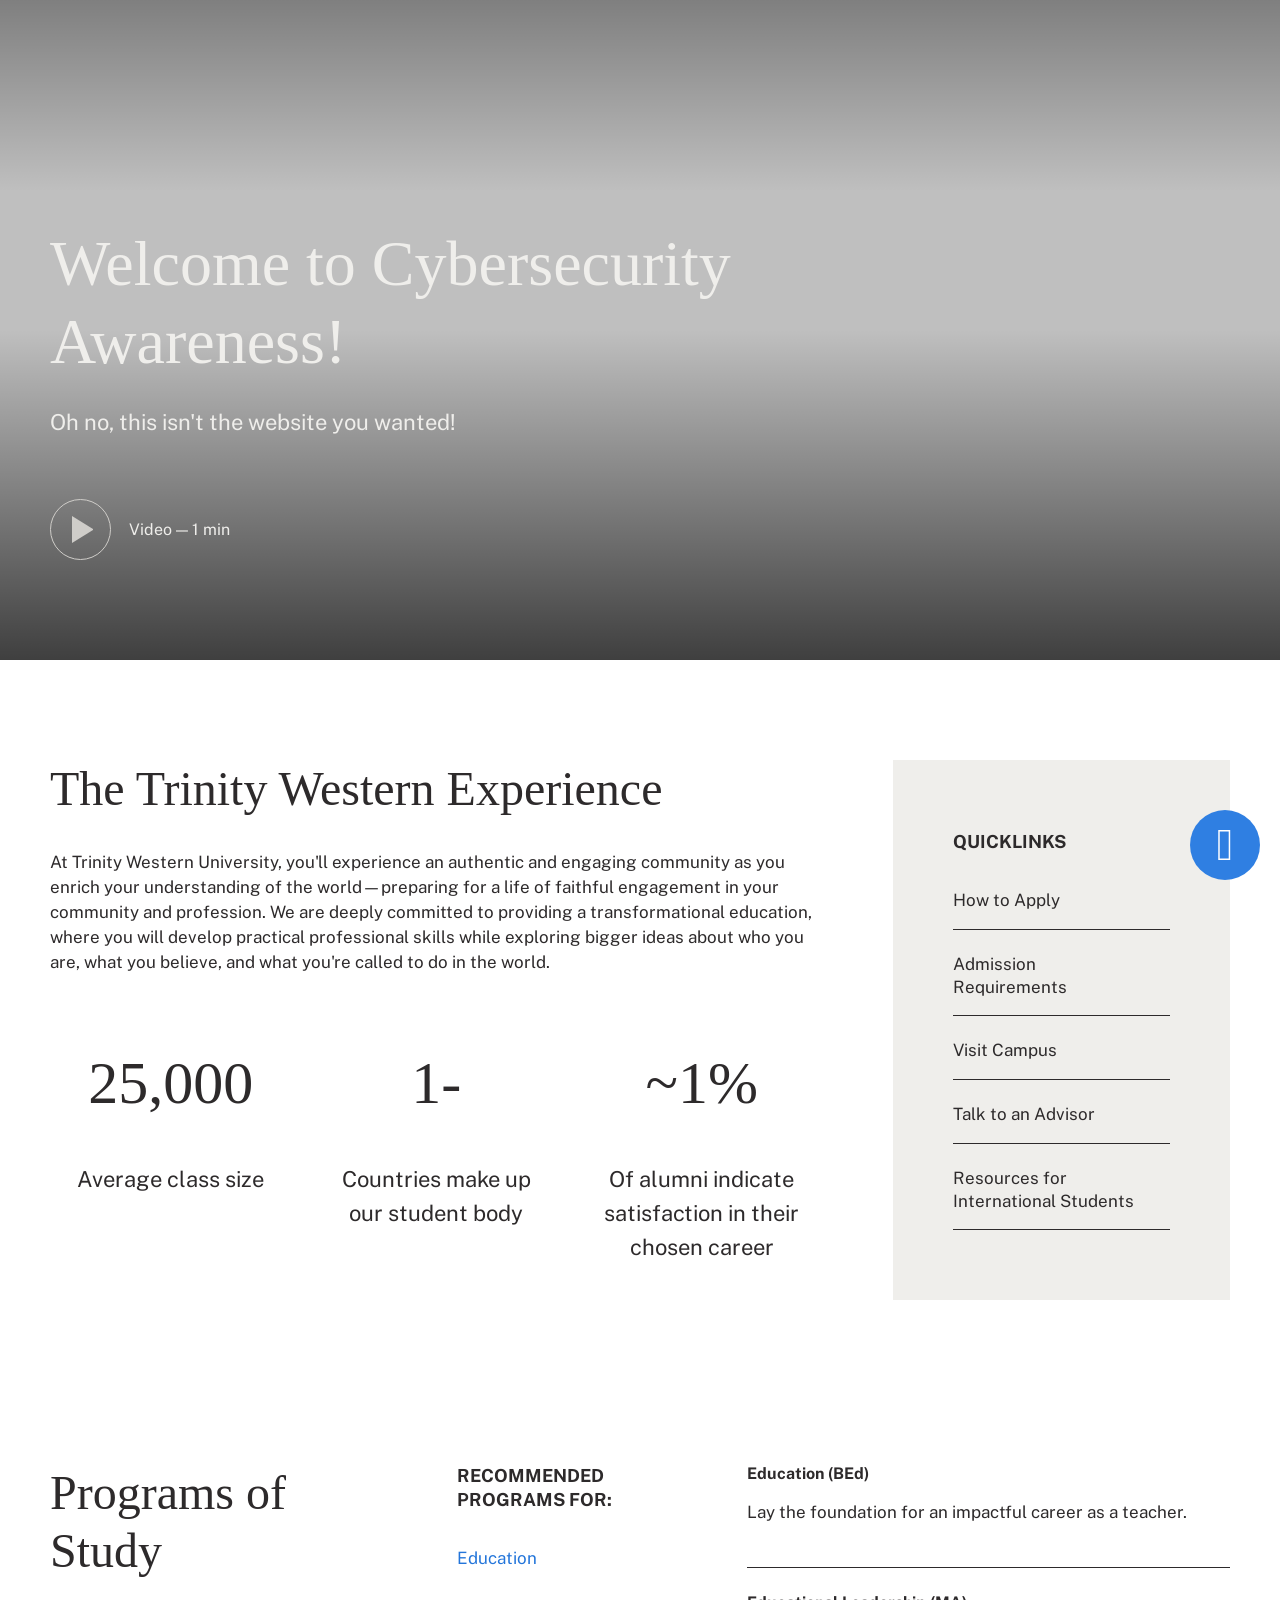
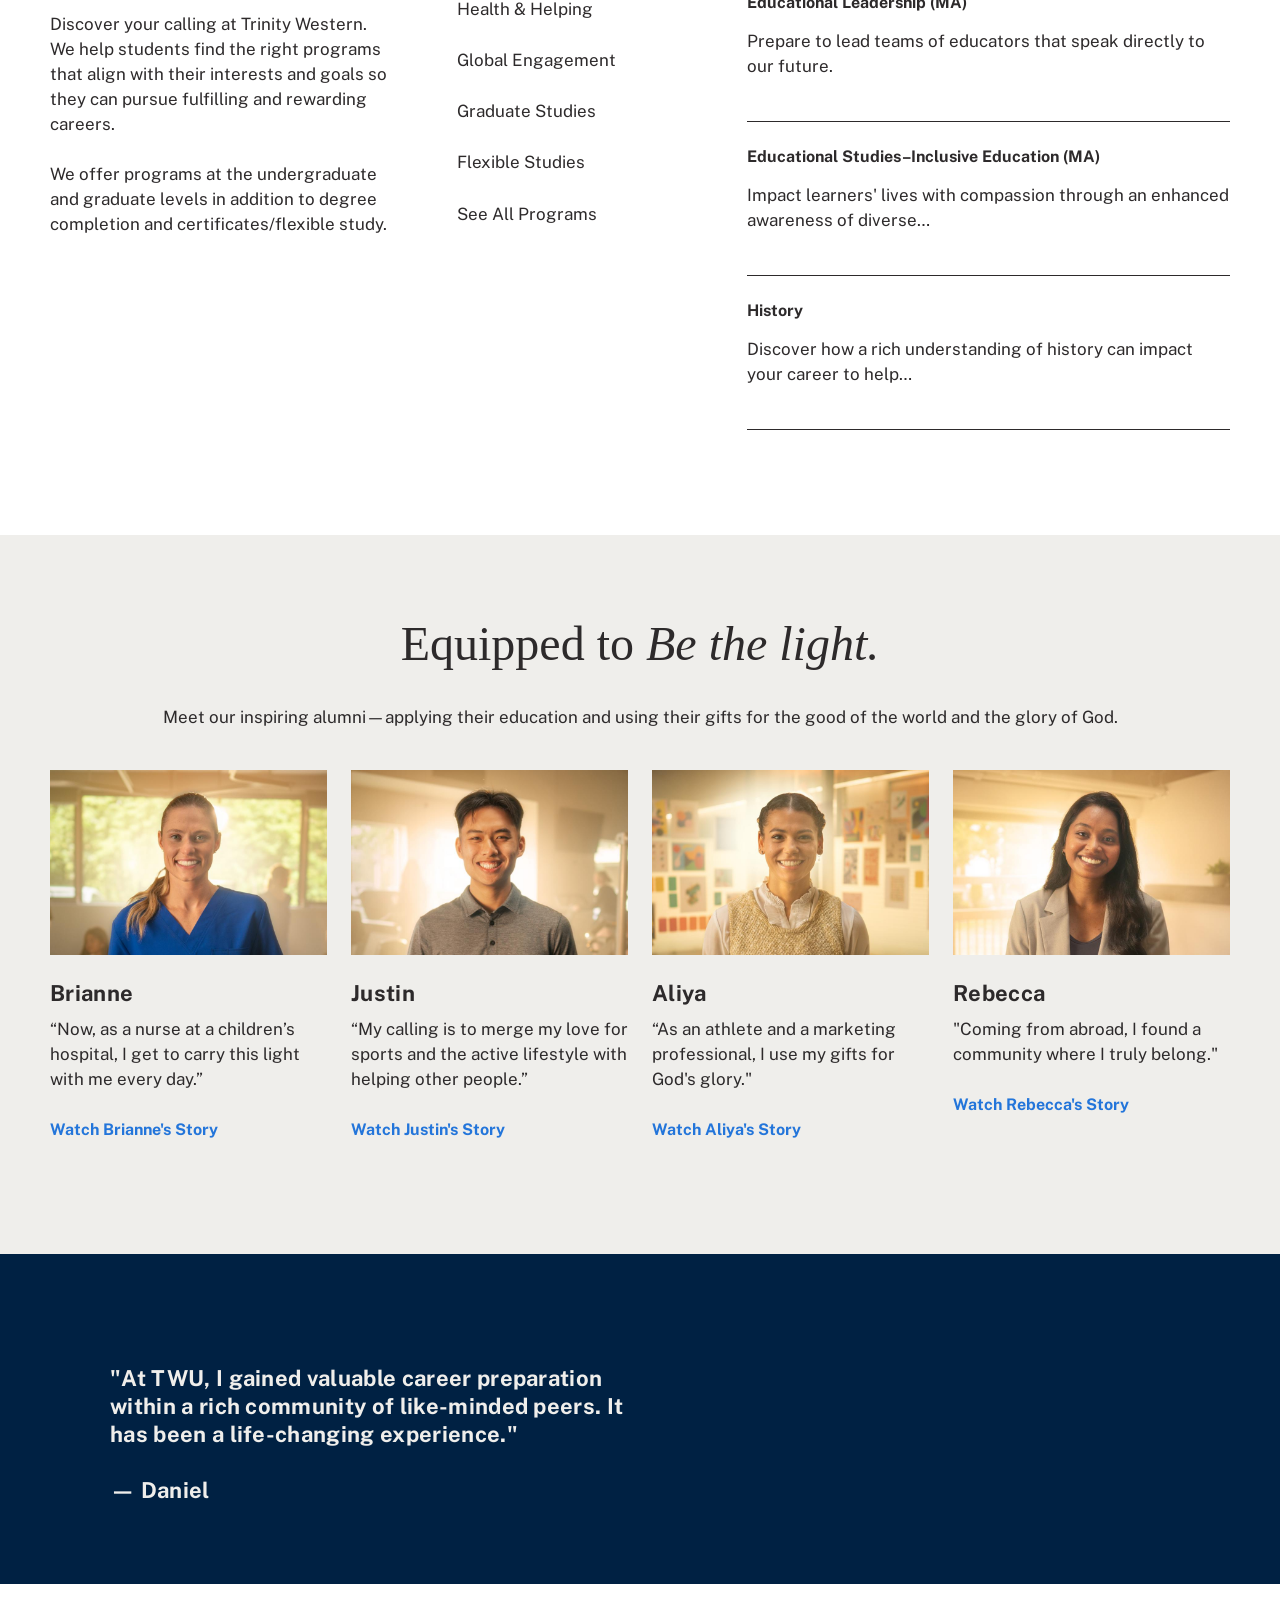
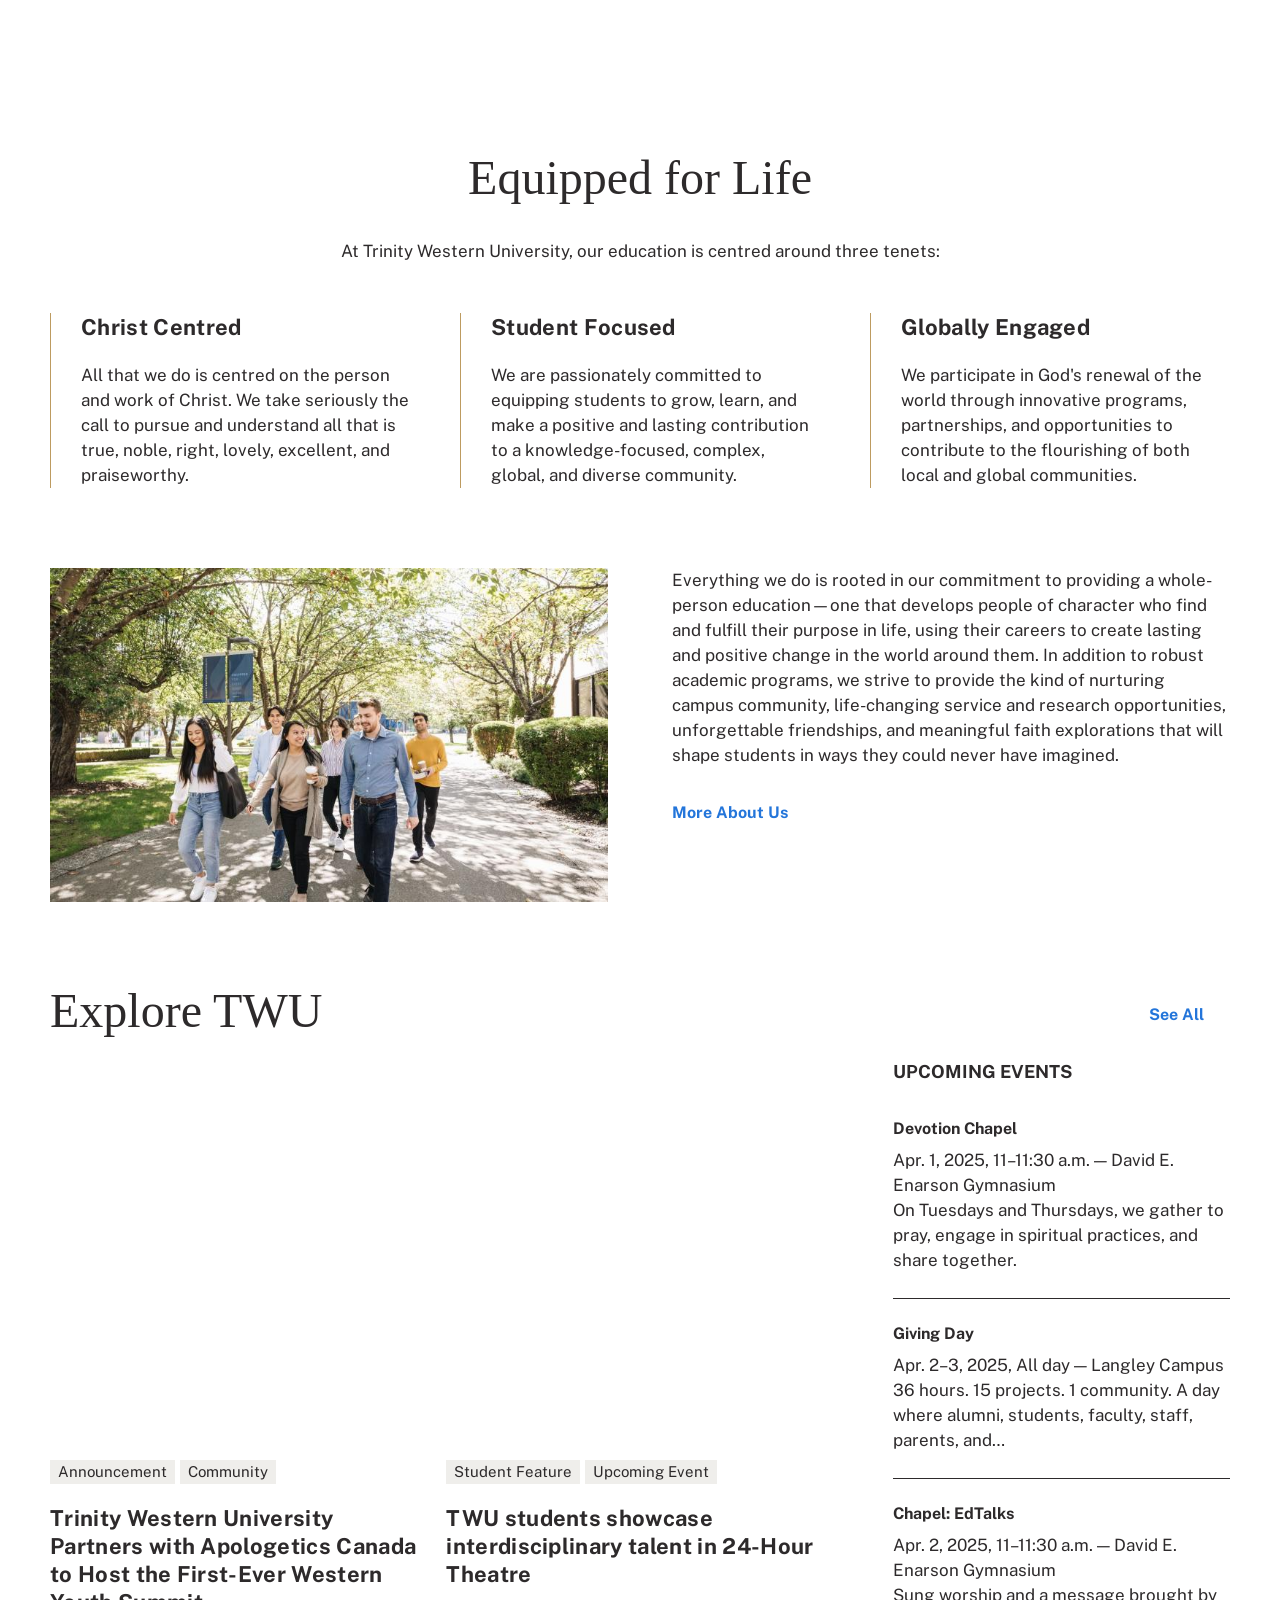
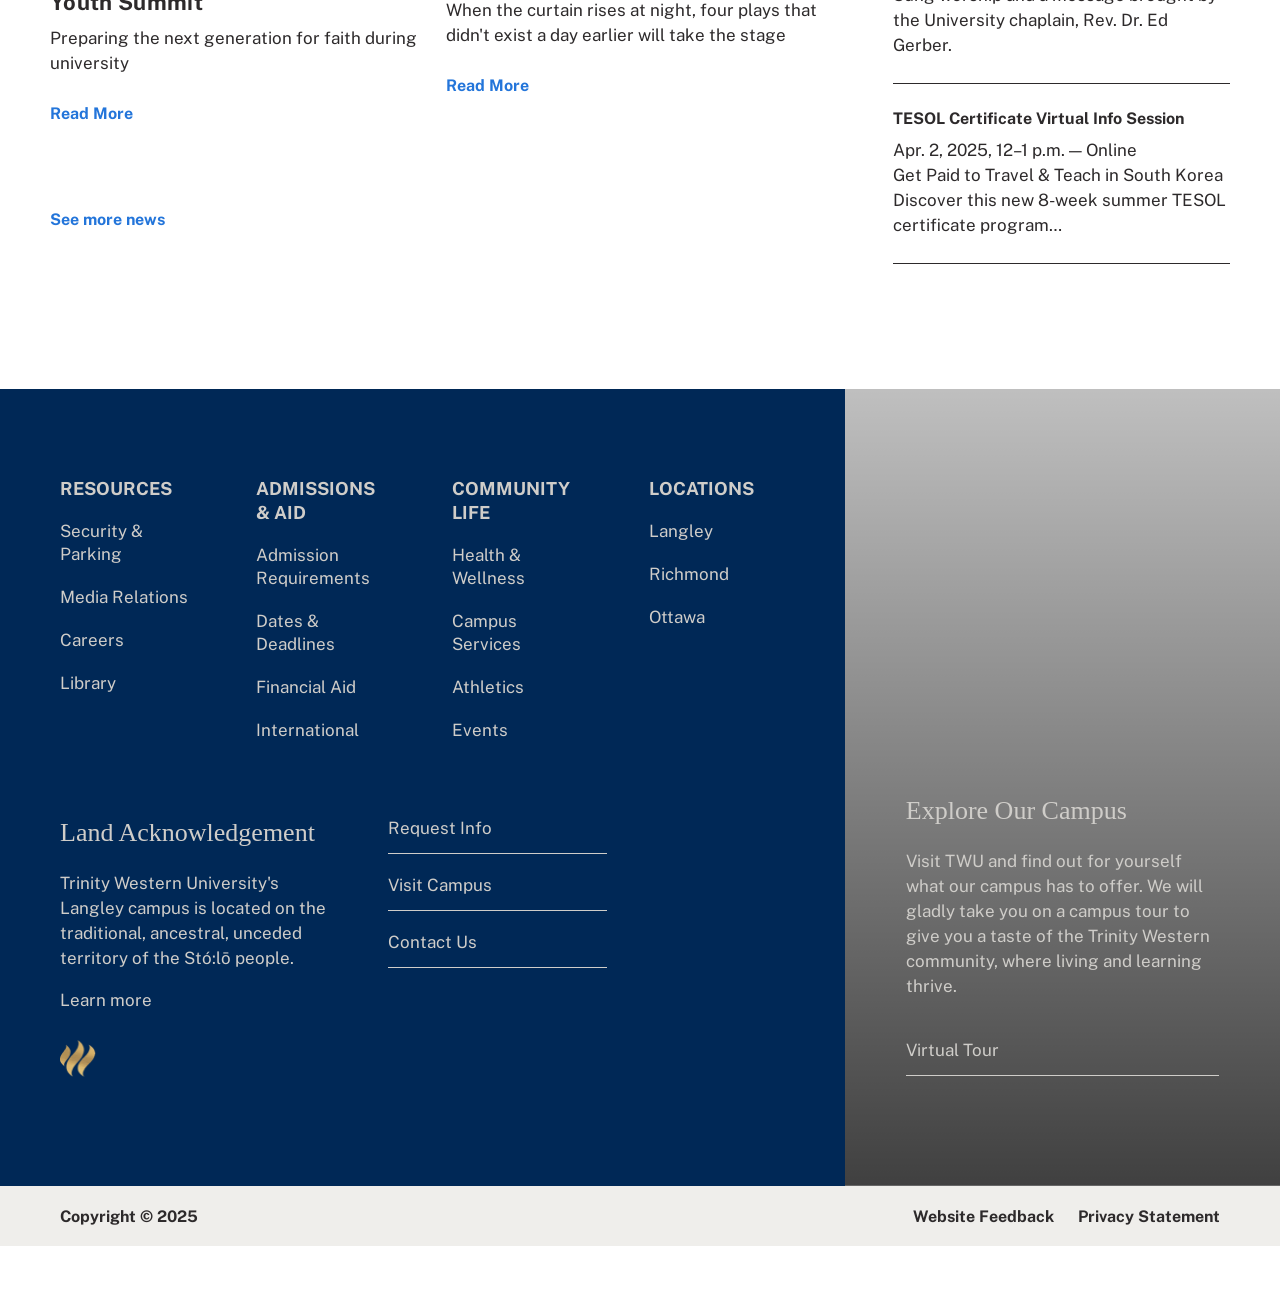
==== index.html @ dbfc1254 "renamed base HTML" ====
<!DOCTYPE html>
<!-- saved from url=(0019)https://www.twu.ca/ -->
<html lang="en" dir="ltr" prefix="og: https://ogp.me/ns#" class=" js"><head><meta http-equiv="Content-Type" content="text/html; charset=UTF-8"><script src="./Equipped-for-Life_Trinity-Western-University_files/gtm.js.download" async=""></script>
    
<script async="" src="./Equipped-for-Life_Trinity-Western-University_files/js"></script>
<script>window.dataLayer = window.dataLayer || [];function gtag(){dataLayer.push(arguments)};gtag("js", new Date());gtag("set", "developer_id.dMDhkMT", true);gtag("config", "UA-876430-24", {"groups":"default","anonymize_ip":true,"page_placeholder":"PLACEHOLDER_page_path"});</script>
<link rel="shortlink" href="https://www.twu.ca/">
<link rel="canonical" href="https://www.twu.ca/">
<meta name="Generator" content="Drupal 10 (https://www.drupal.org)">
<meta name="MobileOptimized" content="width">
<meta name="HandheldFriendly" content="true">
<meta name="viewport" content="width=device-width, initial-scale=1.0">
<script src="./Equipped-for-Life_Trinity-Western-University_files/google_tag.script.js.download" defer=""></script>

    <title>Equipped for Life | Trinity Western University</title>
    <style>
      /* CSS Aggregation breaks when this is included in style.scss */
      @import url("https://fonts.googleapis.com/css2?family=Public+Sans:wght@300;400;700&display=swap");
    </style>
    <link rel="preconnect" href="https://cdn.fonts.net/">
    <link href="./Equipped-for-Life_Trinity-Western-University_files/b54b2980-0d9a-11ed-9831-02c6998740a0.css" rel="stylesheet">

        <link rel="apple-touch-icon" sizes="180x180" href="https://www.twu.ca/themes/custom/twu/images/favicon/apple-touch-icon.png">
    <link rel="icon" type="image/png" sizes="32x32" href="https://www.twu.ca/themes/custom/twu/images/favicon/favicon-32x32.png">
    <link rel="icon" type="image/png" sizes="16x16" href="https://www.twu.ca/themes/custom/twu/images/favicon/favicon-16x16.png">
    <link rel="shortcut icon" href="https://www.twu.ca/themes/custom/twu/images/favicon/favicon.ico">

    <link rel="stylesheet" media="all" href="./Equipped-for-Life_Trinity-Western-University_files/css_podiqmCNh1-GZDKyQj2NSHLFhKzhSUU6Ol0MZu4ySd8.css">
<link rel="stylesheet" media="all" href="./Equipped-for-Life_Trinity-Western-University_files/css_oAV_JbtYJUzoR9QpPLruI3uI9Adm2GDBavD6aKtE6Zo.css">

    

    <script>
            window.MSInputMethodContext && document.documentMode && document.write('<script src="https://cdn.jsdelivr.net/gh/nuxodin/ie11CustomProperties@4.1.0/ie11CustomProperties.min.js"><\x2fscript>');
    </script>
  <script src="./Equipped-for-Life_Trinity-Western-University_files/chatscript.min.js.download"></script><style type="text/css">@import 'https://fonts.googleapis.com/css?family=Droid+Sans';.dark-theme div#typingstatus {color: #fff !important;}#ChatDiv.dark-theme {background-color: #3d3d3d;}.dark-theme #sendStatus,.dark-theme #operatorMessage,.dark-theme #opconv,.dark-theme #visitorMessage,.dark-theme #vstrconv,.dark-theme #powerdByText,.dark-theme #powered_by_1,.dark-theme #email-chat,div#ChatDiv.dark-theme div#minimizeButton #minimizeIcon,div#ChatDiv.dark-theme div#closeBTN #closeIcon{color:#fff!important}.dark-theme span#visitorName{color:#55b740!important}.dark-theme #emoji-button{background:#3d3d3d!important}.dark-theme #theme-toggle{background:#3d3d3d!important}#theme-toggle{position:absolute;right:19px;bottom:22px}#emoji-button{position:absolute;right:31px;bottom:59px}div#ChatDiv.dark-theme div#preFormPanelHead,div.dark-theme#ChatDiv #txtChatWin,.dark-theme #txtChatWin div,.dark-theme #botDiv{background:#3d3d3d!important}.dark-theme #txtMessageWin{border:1px solid #fff!important;color:#000!important}#themeToggleImg{cursor:pointer}div#theme-toggle-main{position:absolute;right:20px;bottom:82px;left:auto;margin:0 auto!important;background-color:transparent;text-align:center}#theme-toggle-main span#theme-toggle-span{position:relative;top:0;margin-right:7px;font-size:10px;font-family:'Droid Sans',sans-serif}.dark-theme span#operatorMessage{background-color:transparent}.dark-theme #theme-toggle-main span#theme-toggle-span{color:#fff}div#ChatDiv.dark-theme div#chatwin_username,div#ChatDiv.dark-theme span#header_text_id{color:#fff}.dark-theme div#theme-toggle-main{background:transparent!important}.dark-theme button#emoji-button{background:transparent!important}.themeSwitch{position:relative;display:inline-block;width:40px;height:20px;top:6px}.themeSwitch input#theme-toggle{opacity:0;width:0;height:0}.themeSlider{position:absolute;cursor:pointer;top:0;left:0;right:0;bottom:0;background-color:#3774b9;-webkit-transition:.4s;transition:.4s}.themeSlider:before{position:absolute;content:'OFF';height:12px;width:22px;left:4px;bottom:3px;background-color:#fff;-webkit-transition:.4s;transition:.4s;font-size:8px;font-family:'Droid Sans',sans-serif;text-align:center;padding-top:2px;line-height:1.5}input#theme-toggle:checked+.themeSlider{background-color:#B9B9B9}input#theme-toggle:focus+.themeSlider{box-shadow:0 0 1px #2196F3}input#theme-toggle:checked+.themeSlider:before{content:'On';-webkit-transform:translateX(11px);-ms-transform:translateX(11px);transform:translateX(11px)}.themeSlider.themeRound{border-radius:34px}.themeSlider.themeRound:before{border-radius:10px}#ChatDiv,#ChatDiv *,.live_chat_status,.live_chat_status *{margin:0;padding:0;border:0;font-size:100%;font:inherit;vertical-align:baseline}#ChatDiv #logoImage{margin: 0 auto;}#ChatDiv{background:#fff;border-color:#cccccc !important;border-radius:4px;bottom:5px;box-shadow:2px 2px 30px rgba(0,0,0,0.1), -2px -2px 30px rgba(0,0,0,0.1);width:269px;position:fixed;right:5px;font-family:'Droid Sans', sans-serif;z-index:2147483647;display:none;padding-bottom:5px;}#ChatDiv > div{padding:0 15px}#ChatDiv #preFormPanelHead{background:#01204f none repeat scroll 0 0;border-radius:4px 4px 0 0;box-shadow:0 3px 4px #cccccc;color:#ffffff;min-height:45px;position:relative}#preFormPanelHead #dropArowStyle{position: absolute;top: 0;left: 15px;line-height:45px;cursor:pointer}#preFormPanelHead #closeBTN{position: absolute;top: 0;right: 15px;line-height: 45px;cursor: pointer;}#preFormPanelHead #minimizeButton{position: absolute;top: 0;right: 40px;line-height:45px;cursor:pointer}#preFormPanelHead #preFormPanelHeadLink{line-height:45px;text-align:center}#preFormPanelHeadLinkSpan{font-size:14px !important}#soundCheckDiv {padding: 10px 0;text-align: center;cursor: pointer;}#ChatDiv #dropDownBox{font-size:13px;background:#484848 none repeat scroll 0 0;display:none;left:0;opacity:0.9;position:absolute;top:45px;width:100px;z-index:2}#dropDownBox #dRightSide > div{border-bottom:1px solid #666666;padding:10px 0;text-align:center;cursor:pointer}#dropDownBox span{font-size:15px;margin-left:5px;margin-right:5px}#dropDownBox #dRightSide p{margin-top:5px}#ChatDiv #txtChatWin{font-size:14px;height:240px;padding-top:10px;overflow-y:auto}#txtChatWin .operatorBG,#txtChatWin .opDivMsg{width:100%;color:#3271b9}#txtChatWin .visitorBG{color:#888888;width:100%}#txtChatWin .sending{font-size:10px;line-height:10px;float:right}#txtChatWin .visitorBG,#txtChatWin .operatorBG,#txtChatWin .opDivMsg{float:left;line-height:20px !important;margin-bottom:10px !important;clear:both}#typingstatus{font-family: 'Droid Sans', sans-serif !important;font-size:13px !important;margin-bottom:3px !important;visibility:hidden}#txtChatWin #operatorMessage,#txtChatWin #visitorMessage{font-size: 14px !important;font-family: 'Droid Sans', sans-serif !important;vertical-align:top;white-space:normal;word-wrap:break-word}#ChatDiv #msgArea{border:1px solid #dddddd;border-radius:4px;height:45px;background-color: #fff;position:relative}#ChatDiv #txtMessageWin{color:#888888;border:medium none;border-radius:0px;float:left;font-family:'Droid Sans', sans-serif;font-size:13px;height:31px;padding:5px;resize:none;width:75%;min-width:75%;background:none;outline: none;min-height: 31px;line-height: normal;box-sizing: unset;box-shadow: 0 0;background-color: transparent !important;}#ChatDiv #txtMessageWin::-webkit-input-placeholder{color:#ccc !important}#ChatDiv #txtMessageWin:-moz-placeholder{color:#ccc !important}#ChatDiv #txtMessageWin::-moz-placeholder{color:#ccc !important}#txtMessageWinLabel {display: none !important;}#ChatDiv #txtMessageWin:-ms-input-placeholder{color:#ccc !important}#ChatDiv #btnSendMap{color:#dddddd;float:right;line-height:45px;padding:0 6px}#ChatDiv #btnSend{height:45px;position:absolute;right:0;width:25px;cursor:pointer}#ChatDiv #btnSend:hover + #btnSendMap{color:#3473b9 }#ChatDiv #powerdBy{clear: both;padding-left: 28px;color:#cccccc;font-size:11px;line-height:25px;text-align:center}#ChatDiv #powerdBy a{color:#cccccc;text-decoration:none}#ChatDiv #cwin_username{display:none}.toggle-up{transform:rotate(90deg);transition:all 0.5s}#ChatDiv .lcf{font-family:livechatfont !important}#ChatDiv .grow{transform:scale(1);transition:all 0.15s ease-in}#ChatDiv #operatorPicContainer{position:absolute;z-index:5;height:63px;width:60px;top:-50px;left:0}#ChatDiv #operatorPic{width:100%;height:100%}#ChatDiv #languagesContainer{width:215px;margin:5px auto;font-size:11px;position:relative;display:none;padding:0px;}#ChatDiv #currentLanguage{margin:0 5px}#ChatDiv #currentLanguage #languageArrow{float:right}#ChatDiv #languageArrow{cursor:pointer;}#ChatDiv #allLanguages{position:absolute;display:none;list-style:none;right:31px;width:105px;top:25px;padding:0px;background:#ccc;-webkit-border-radius:5px;-moz-border-radius:5px;border-radius:5px;z-index:1}#ChatDiv #allLanguages:after{content:'';position:absolute;border-style:solid;border-width:0 10px 10px;border-color:#ccc transparent;display:block;width:0;z-index:1;top:-10px;left:42px}#ChatDiv #allLanguages li{padding:5px;cursor:pointer;text-align:center}#ChatDiv #allLanguages li:hover{color:#fff}#ChatDiv #languageChangeText{margin-bottom:20px;clear:both;font-size:12px;text-align:center}#ChatDiv .w3-animate-bottom{position:relative;-webkit-animation:animatebottom 0.4s;animation:animatebottom 0.4s}@-webkit-keyframes 'animatebottom'{from{bottom:-14px;opacity:0;}to{bottom:0px;opacity:1;}}@keyframes 'animatebottom'{from{bottom:-14px;opacity:0;}to{bottom:0;opacity:1;}}#ChatDiv .w3-animate-right{position:relative;-webkit-animation:animateright 0.4s;animation:animateright 0.4s}@-webkit-keyframes 'animateright'{from{right:-14px;opacity:0;}to{right:0;opacity:1;}}@keyframes 'animateright'{from{right:-14px;opacity:0;}to{right:0;opacity:1;}}#ChatDiv #emitconParent{float:right;color:#ddd;line-height:45px;cursor:pointer}#ChatDiv #emitconParent.color{color:#3473b9 !important}#ChatDiv #emitconParent:hover{color:#3473b9 }#ChatDiv #emoticonContainer{display:none;top:-130px;right:-1px;position:absolute !important;box-shadow:5px 5px 9px #ccc}#ChatDiv #emoticonContainer img{margin:5px;cursor:pointer}#ChatDiv #emoticonContainer.bubble{position:relative;width:117px;height:100px;padding:10px;background:#FFFFFF;-webkit-border-radius:5px;-moz-border-radius:5px;border-radius:5px;border:#dddddd solid 1px}#ChatDiv #emoticonContainer.bubble:after{content:'';position:absolute;border-style:solid;border-width:15px 14px 0;border-color:#FFFFFF transparent;display:block;width:0;z-index:1;bottom:-15px;left:85px}#ChatDiv #emoticonContainer.bubble:before{content:'';position:absolute;border-style:solid;border-width:15px 14px 0;border-color:#dddddd transparent;display:block;width:0;z-index:0;bottom:-16px;left:85px}.live_chat_status{cursor:pointer}#live_chat_status{display:none;position:fixed;right:20px;bottom:20px;cursor:pointer;z-index:2147483646;}#preSurveyForm{background:#f3f1f2 none repeat scroll 0 0;border:1px solid #cdcdcd;bottom:5px;font-family:'Titillium Web' !important;position:fixed;right:5px;width:270px;z-index:9999;display:none}.reqRed{color:#F00}#preSurveyForm > form{margin-top:13px;padding:0 20px 12px;font-family:'Titillium Web' !important}#crosstoclosee{cursor:pointer;float:right;font-size:13px;font-weight:lighter !important;line-height:12px;margin-right:3px}#preSurveyForm input{border:medium none;float:left;font-size:11px;height:25px;margin-bottom:10px;padding:3px;width:97%;font-family:'Titillium Web' !important}#preSurveyForm label{float:left;clear:left;font-size:13px;line-height:28px;color:#5b595a;font-family:'Titillium Web' !important}#preSurveyForm h3{background-color:#1a4d84;color:#ffffff;font-size:16px;font-weight:normal;margin:0;padding:8px 0;text-align:center;font-family:'Titillium Web' !important}#setSurveyButton{background:#1a4d84 none repeat scroll 0 0;border:medium none;color:#ffffff;display:block;float:left !important;font-size:14px !important;height:27px !important;line-height:23px !important;margin:13px auto 0 !important;padding:0 !important;text-align:center;width:100% !important;font-family:'Titillium Web' !important}#preSurveyError{color:red;font-size:14px;font-family:'Titillium Web' !important}.errormsg{float:left;font-size:11px;margin-bottom:8px;margin-top:-8px;display:none;font-family:'Titillium Web' !important}#nameError,#emailError,#commentError,#emailSyntaxError{display:none;float:left;margin-bottom:8px;margin-top:-18px;color:#545454;font-family:'Titillium Web';font-size:12px;text-align:left}#powerdBySurvey{border-top:1px solid #cccccc;color:#666666;float:left;font-family:'Titillium Web' !important;font-size:12px;margin-top:27px;padding-top:6px;text-align:center;width:100%;cursor:pointer;padding-bottom:9px}#powerdBySurvey a{color:#666;text-decoration:none}#offlineForm{background:#f3f1f2 none repeat scroll 0 0;border:1px solid #cdcdcd;bottom:5px;font-family:'Titillium Web' !important;position:fixed;right:5px;width:270px;z-index:9999;display:none}#offlineForm .reqRed{color:#F00}#offlineForm > form{margin-top:0;padding:0 20px 12px;font-family:'Droid Sans',sans-serif !important}#offlineForm #crosstoclosee{cursor:pointer;float:right;font-size:13px;font-weight:lighter !important;line-height:12px;margin-right:3px}#offlineForm input{border:medium none;float:left;font-family:'Droid Sans',sans-serif !important;font-size:12px;height:20px;margin-bottom:0;margin-top:9px;padding:3px;width:97%}#offlineForm label{float:left;clear:left;font-size:13px;line-height:28px;color:#5b595a;font-family:'Droid Sans',sans-serif !important;display:none}#offlineForm h1, #offlineForm h3, #offlineHeading{background-color:#01204f;color:#ffffff;font-size:16px;font-weight:normal;margin:0;padding:5px 0;text-align:center;font-family:'Droid Sans',sans-serif !important;float: left;width: 100%;line-height: 24px;margin-bottom:5px;}#setOfflineFormHide{color:#ffffff;padding:7px 6px;position:absolute;right:0;top:0;cursor:pointer;font-weight:bold}#setOfflineButton{background:#a3242e none repeat scroll 0 0;border:medium none;border-radius:5px;color:#ffffff;cursor:pointer;display:block;float:right !important;font-size:12px !important;font-weight:bold;height:24px !important;line-height:23px !important;margin:11px auto 12px !important;max-width:80px;padding:0 !important;text-align:center;width:100% !important}#form-title-text{color:#545454;display:block;font-size:12px;margin:8px auto 0;text-align:center}#powerdByOffline{border-top:1px solid #cccccc;color:#666666;float:left;font-family:'Titillium Web' !important;font-size:12px;margin-top:8px;padding-top:6px;text-align:center;width:100%;cursor:pointer;padding-bottom:9px;display:none}#powerdByOffline a{color:#666;text-decoration:none}#ChatDiv #rateChatThankMsg {display: none;font-size: 12px;position: absolute;left: 21px;bottom: 83px;}.liveChatIcon{font-size: 45px;color: #fff;line-height: 70px !important;}.button_icon_parent{text-align: center;background-color: #01204f;border-radius: 48px;height: 70px;width: 70px;margin: 0 auto;}@font-face{font-family:livechatfont;src:url(//cdn1.thelivechatsoftware.com/chatwindow-assets/2.0/Fonts/livechatfont.eot?8i9oaf);src:url(//cdn1.thelivechatsoftware.com/chatwindow-assets/2.0/Fonts/livechatfont.eot?8i9oaf#iefix) format('embedded-opentype'),url(//cdn1.thelivechatsoftware.com/chatwindow-assets/2.0/Fonts/livechatfont.ttf?8i9oaf) format('truetype'),url(//cdn1.thelivechatsoftware.com/chatwindow-assets/2.0/Fonts/livechatfont.woff?8i9oaf) format('woff'),url(//cdn1.thelivechatsoftware.com/chatwindow-assets/2.0/Fonts/livechatfont.svg?8i9oaf#livechatfont) format('svg');font-weight:400;font-style:normal}[class*=' lcf-'],[class^=lcf-]{font-family:livechatfont!important;speak:none;font-style:normal;font-weight:400;font-variant:normal;text-transform:none;line-height:1;-webkit-font-smoothing:antialiased;-moz-osx-font-smoothing:grayscale}.lcf-star-filled:before {content: '\e955';}.lcf-star-hollow:before {content: '\e956';}.lcf-fb-messenger:before {content: '\e951';}.lcf-chat-bubble-25:before{content:'\e9d1';}.lcf-youtube-1:before{content:'\e9d2';}.lcf-sms-icon-7:before{content:'\e9d3';}.lcf-double-arrow-left:before{content:'\e959'}.lcf-double-arrow-right:before{content:'\e95a'}.lcf-single-arrow-left:before{content:'\e95b'}.lcf-sinngle-arrow-right:before{content:'\e95c'}.lcf-googleplus:before{content:'\e95d'}.lcf-laptop:before{content:'\e95e'}.lcf-whatsapp:before{content:'\e95f'}.lcf-lcf-icons-artboard_google:before{content:'\e960'}.lcf-instagram:before{content:'\e961'}.lcf-linkedin:before{content:'\e962'}.lcf-youtube:before{content:'\e963'}.lcf-lcf-icons-artboard_twitter:before{content:'\e964'}.lcf-facebook:before{content:'\e965'}.lcf-mobile-icon-1:before{content:'\e966'}.lcf-mobile-icon-2:before{content:'\e967'}.lcf-mobile-icon-3:before{content:'\e968'}.lcf-mobile-icon-4:before{content:'\e969'}.lcf-sms-icon-1:before{content:'\e96a'}.lcf-sms-icon-2:before{content:'\e96b'}.lcf-sms-icon-3:before{content:'\e96c'}.lcf-sms-icon-4:before{content:'\e96d'}.lcf-sms-icon-5:before{content:'\e96e'}.lcf-sms-icon-6:before{content:'\e96f'}.lcf-up-arrow-1:before{content:'\e970'}.lcf-up-arrow-2:before{content:'\e971'}.lcf-up-arrow-3:before{content:'\e972'}.lcf-attach-1:before{content:'\e973'}.lcf-attach-2:before{content:'\e974'}.lcf-attach-3:before{content:'\e975'}.lcf-chat-bubble-1:before{content:'\e976'}.lcf-chat-bubble-2:before{content:'\e977'}.lcf-chat-bubble-3:before{content:'\e978'}.lcf-chat-bubble-4:before{content:'\e979'}.lcf-chat-bubble-5:before{content:'\e97a'}.lcf-chat-bubble-6:before{content:'\e97b'}.lcf-chat-bubble-7:before{content:'\e97c'}.lcf-chat-bubble-8:before{content:'\e97d'}.lcf-chat-bubble-9:before{content:'\e97e'}.lcf-chat-bubble-10:before{content:'\e97f'}.lcf-chat-bubble-11:before{content:'\e980'}.lcf-chat-bubble-12:before{content:'\e981'}.lcf-chat-bubble-13:before{content:'\e982'}.lcf-chat-bubble-14:before{content:'\e983'}.lcf-chat-bubble-15:before{content:'\e984'}.lcf-chat-bubble-16:before{content:'\e985'}.lcf-chat-bubble-17:before{content:'\e986'}.lcf-chat-bubble-18:before{content:'\e987'}.lcf-chat-bubble-19:before{content:'\e988'}.lcf-chat-bubble-20:before{content:'\e989'}.lcf-chat-bubble-23:before{content:'\e98a'}.lcf-chat-bubble-22:before{content:'\e98b'}.lcf-close-round:before{content:'\e98c'}.lcf-close-square:before{content:'\e98d'}.lcf-close-square-1:before{content:'\e98e'}.lcf-emoticon-1:before{content:'\e98f'}.lcf-emoticon-2:before{content:'\e990'}.lcf-emoticon-3:before{content:'\e991'}.lcf-menu-1:before{content:'\e992'}.lcf-menu-2:before{content:'\e993'}.lcf-menu-3:before{content:'\e994'}.lcf-menu-4:before{content:'\e995'}.lcf-menu-5:before{content:'\e996'}.lcf-menu-6:before{content:'\e997'}.lcf-minimize-2:before{content:'\e998'}.lcf-minimize-3:before{content:'\e999'}.lcf-minimize-4:before{content:'\e99a'}.lcf-minimize-5:before{content:'\e99b'}.lcf-minimize-6:before{content:'\e99c'}.lcf-min-round:before{content:'\e99d'}.lcf-min-square:before{content:'\e99e'}.lcf-min-square-1:before{content:'\e99f'}.lcf-mute-1:before{content:'\e9a0'}.lcf-mute-2:before{content:'\e9a1'}.lcf-mute-3:before{content:'\e9a2'}.lcf-plane-4:before{content:'\e9a3'}.lcf-plane-5:before{content:'\e9a4'}.lcf-send-1:before{content:'\e9a5'}.lcf-send-2:before{content:'\e9a6'}.lcf-send-3:before{content:'\e9a7'}.lcf-send-4:before{content:'\e9a8'}.lcf-send-5:before{content:'\e9a9'}.lcf-send-6:before{content:'\e9aa'}.lcf-send-7:before{content:'\e9ab'}.lcf-settings-1:before{content:'\e9ac'}.lcf-settings-2:before{content:'\e9ad'}.lcf-settings-3:before{content:'\e9ae'}.lcf-thumbs-down-1:before{content:'\e9af'}.lcf-thumbs-up-1:before{content:'\e9b0'}.lcf-unmute-1:before{content:'\e9b1'}.lcf-unmute-2:before{content:'\e9b2'}.lcf-unmute-3:before{content:'\e9b3'}.lcf-email:before{content:'\e9b4'}.lcf-thumbs-up-2:before{content:'\e9b5'}.lcf-thumbs-down-2:before{content:'\e9b6'}.lcf-menu-8:before{content:'\e9b7'}.lcf-emoticon-4:before{content:'\e9b8'}.lcf-plane-6:before{content:'\e9b9'}.lcf-settings:before{content:'\e9ba'}.lcf-thumbs-down-3:before{content:'\e9bb'}.lcf-thumbs-up-3:before{content:'\e9bc'}.lcf-attach-4:before{content:'\e9bd'}.lcf-mail:before{content:'\e9be'}.lcf-bell:before{content:'\e9bf'}.lcf-air-play:before{content:'\e9c0'}.lcf-video:before{content:'\e9c1'}.lcf-settings-4:before{content:'\e9c2'}.lcf-min-round-2:before{content:'\e9c3'}.lcf-close-round-2:before{content:'\e9c4'}.lcf-microphone:before{content:'\e9c5'}.lcf-chat-bubble-21:before{content:'\e9c6'}.lcf-unmute-4:before{content:'\e9c7'}.lcf-mute-4:before{content:'\e9c8'}.lcf-menu-7:before{content:'\e9c9'}.lcf-open:before{content:'\e9ca'}.lcf-menu-9:before{content:'\e9cb'}.lcf-plus:before{content:'\e9cc'}.lcf-min-1:before{content:'\e9cd'}.lcf-check:before{content:'\e9ce'}.lcf-close-1:before{content:'\e9cf'}.lcf-lcf-icons-artboard_twitter1:before{content:'\e9d0'}.lcf-googleplus1:before{content:'\e951'}.lcf-laptop1:before{content:'\e952'}.lcf-whatsapp1:before{content:'\e953'}.lcf-lcf-icons-artboard_google1:before{content:'\e954'}.lcf-instagram1:before{content:'\e955'}.lcf-linkedin1:before{content:'\e956'}.lcf-youtube1:before{content:'\e957'}.lcf-facebook1:before{content:'\e958'}.lcf-mobile-icon-11:before{content:'\e946'}.lcf-mobile-icon-21:before{content:'\e947'}.lcf-mobile-icon-31:before{content:'\e948'}.lcf-mobile-icon-41:before{content:'\e949'}.lcf-sms-icon-11:before{content:'\e94a'}.lcf-sms-icon-21:before{content:'\e94b'}.lcf-sms-icon-31:before{content:'\e94c'}.lcf-sms-icon-41:before{content:'\e94d'}.lcf-sms-icon-51:before{content:'\e94e'}.lcf-sms-icon-61:before{content:'\e94f'}.lcf-up-arrow-11:before{content:'\e943'}.lcf-up-arrow-21:before{content:'\e944'}.lcf-up-arrow-31:before{content:'\e945'}.lcf-attach-11:before{content:'\e903'}.lcf-attach-21:before{content:'\e904'}.lcf-attach-31:before{content:'\e905'}.lcf-chat-bubble-110:before{content:'\e906'}.lcf-chat-bubble-24:before{content:'\e907'}.lcf-chat-bubble-31:before{content:'\e908'}.lcf-chat-bubble-41:before{content:'\e909'}.lcf-chat-bubble-51:before{content:'\e90a'}.lcf-chat-bubble-61:before{content:'\e90b'}.lcf-chat-bubble-71:before{content:'\e90c'}.lcf-chat-bubble-81:before{content:'\e90d'}.lcf-chat-bubble-91:before{content:'\e90e'}.lcf-chat-bubble-101:before{content:'\e90f'}.lcf-chat-bubble-111:before{content:'\e910'}.lcf-chat-bubble-121:before{content:'\e911'}.lcf-chat-bubble-131:before{content:'\e912'}.lcf-chat-bubble-141:before{content:'\e913'}.lcf-chat-bubble-151:before{content:'\e914'}.lcf-chat-bubble-161:before{content:'\e915'}.lcf-chat-bubble-171:before{content:'\e916'}.lcf-chat-bubble-181:before{content:'\e917'}.lcf-chat-bubble-191:before{content:'\e918'}.lcf-chat-bubble-201:before{content:'\e919'}.lcf-chat-bubble-231:before{content:'\e91a'}.lcf-chat-bubble-221:before{content:'\e91b'}.lcf-close-round1:before{content:'\e91c'}.lcf-close-square1:before{content:'\e91d'}.lcf-close-square-11:before{content:'\e91e'}.lcf-emoticon-11:before{content:'\e91f'}.lcf-emoticon-21:before{content:'\e920'}.lcf-emoticon-31:before{content:'\e921'}.lcf-menu-11:before{content:'\e922'}.lcf-menu-21:before{content:'\e923'}.lcf-menu-31:before{content:'\e924'}.lcf-menu-41:before{content:'\e925'}.lcf-menu-51:before{content:'\e926'}.lcf-menu-61:before{content:'\e927'}.lcf-minimize-21:before{content:'\e928'}.lcf-minimize-31:before{content:'\e929'}.lcf-minimize-41:before{content:'\e92a'}.lcf-minimize-51:before{content:'\e92b'}.lcf-minimize-61:before{content:'\e92c'}.lcf-min-round1:before{content:'\e92d'}.lcf-min-square1:before{content:'\e92e'}.lcf-min-square-11:before{content:'\e92f'}.lcf-mute-11:before{content:'\e930'}.lcf-mute-21:before{content:'\e931'}.lcf-mute-31:before{content:'\e932'}.lcf-plane-41:before{content:'\e933'}.lcf-plane-51:before{content:'\e934'}.lcf-send-11:before{content:'\e935'}.lcf-send-21:before{content:'\e936'}.lcf-send-31:before{content:'\e937'}.lcf-send-41:before{content:'\e938'}.lcf-send-51:before{content:'\e939'}.lcf-send-61:before{content:'\e93a'}.lcf-send-71:before{content:'\e950'}.lcf-settings-11:before{content:'\e93b'}.lcf-settings-21:before{content:'\e93c'}.lcf-settings-31:before{content:'\e93d'}.lcf-thumbs-down-11:before{content:'\e93e'}.lcf-thumbs-up-11:before{content:'\e93f'}.lcf-unmute-11:before{content:'\e940'}.lcf-unmute-21:before{content:'\e941'}.lcf-unmute-31:before{content:'\e942'}.lcf-email1:before{content:'\e902'}.lcf-thumbs-up-21:before{content:'\e900'}.lcf-thumbs-down-21:before{content:'\e901'}.lcf-menu-81:before{content:'\e3c7'}.lcf-emoticon-41:before{content:'\e420'}.lcf-plane-61:before{content:'\e163'}.lcf-settings1:before{content:'\e8b8'}.lcf-thumbs-down-31:before{content:'\e8db'}.lcf-thumbs-up-31:before{content:'\e8dc'}.lcf-attach-41:before{content:'\e001'}.lcf-mail1:before{content:'\e002'}.lcf-bell1:before{content:'\e006'}.lcf-air-play1:before{content:'\e016'}.lcf-video1:before{content:'\e018'}.lcf-settings-41:before{content:'\e023'}.lcf-min-round-21:before{content:'\e041'}.lcf-close-round-21:before{content:'\e043'}.lcf-microphone1:before{content:'\e048'}.lcf-chat-bubble-211:before{content:'\e076'}.lcf-unmute-41:before{content:'\e098'}.lcf-mute-41:before{content:'\e099'}.lcf-menu-71:before{content:'\e120'}.lcf-open1:before{content:'\e128'}.lcf-menu-91:before{content:'\e129'}.lcf-plus1:before{content:'\e114'}.lcf-min-11:before{content:'\e115'}.lcf-check1:before{content:'\e116'}.lcf-close-11:before{content:'\e117'} @keyframes lc-flickerAnimation { 0%   { opacity:1; } 50%  { opacity:0.5; } 100% { opacity:1; } } @-o-keyframes lc-flickerAnimation{ 0%   { opacity:1; } 50%  { opacity:0.5; } 100% { opacity:1; } } @-moz-keyframes lc-flickerAnimation{ 0%   { opacity:1; } 50%  { opacity:0.5; } 100% { opacity:1; } } @-webkit-keyframes lc-flickerAnimation{ 0%   { opacity:1; } 50%  { opacity:0.5; } 100% { opacity:1; } } .lc-animate-flicker { -webkit-animation: lc-flickerAnimation 1s infinite; -moz-animation: lc-flickerAnimation 1s infinite; -o-animation: lc-flickerAnimation 1s infinite; animation: lc-flickerAnimation 1s infinite; } #ChatDiv #onHoldMusicVolume{ position: absolute; right: 18px; bottom: 75px; cursor:pointer; }#ChatDiv .languageChangeText { float: left; margin-bottom: 10px !important; }#ChatDiv #dropArowStyle,#ChatDiv #closeBTN,#ChatDiv #minimizeButton {background:transparent !important;}#ChatDiv .slideshow-container{padding:0px!important;float:left;width:100%;}#ChatDiv .mySlidestext{width: 100%;height: 100%;position: absolute;left: 0;top: 0;}#ChatDiv .mySlides{position: relative;background-size: 100% 100%;text-align:center;padding:30px 0px!important;}#ChatDiv .bgOne{background-color:#cea651;}#ChatDiv .bgTwo{background-color:#ef681f;}#ChatDiv .bgThree{background-color:#aa152e;}</style><style type="text/css">#ChatDiv span#dropArowStyleIcon,#ChatDiv #dropArowStyleIcon{color:rgb(0, 46, 93)}#ChatDiv span#closeIcon,#ChatDiv #closeIcon{color:rgb(0, 46, 93)}#ChatDiv span#minimizeIcon,#ChatDiv #minimizeIcon{color:rgb(0, 46, 93)}#ChatDiv span#preFormPanelHeadLinkSpan,#ChatDiv #preFormPanelHeadLinkSpan{color:rgb(255, 255, 255)} #offlineForm #offlineHeading{color:rgb(255, 255, 255)} #offlineForm #setOfflineButton{color:rgb(255, 255, 255)} #textUs #textUsHeaderTitle{color:rgb(255, 255, 255)} #textUs #btnSubmit{color:rgb(255, 255, 255)}#ChatDiv span#operatorName,#ChatDiv #operatorName{color:rgb(0, 46, 93)} #ChatDiv #btnSend:hover+ #btnSendMap{color:rgb(0, 46, 93)} #ChatDiv #emitconParent:hover{color:rgb(0, 46, 93)}#ChatDiv p#operatorMessage,#ChatDiv #operatorMessage{color:rgb(47, 127, 226)}#ChatDiv span#visitorName,#ChatDiv #visitorName{color:rgb(0, 46, 93)}#ChatDiv p#visitorMessage,#ChatDiv #visitorMessage{color:rgb(47, 127, 226)}#ChatDiv div#btnSendMap,#ChatDiv #btnSendMap{color:rgb(47, 127, 226)}#ChatDiv span#powerdByText,#ChatDiv #powerdByText{color:rgb(158, 158, 158)}#ChatDiv a#powered_by_1,#ChatDiv #powered_by_1{color:rgb(158, 158, 158)}#ChatDiv a#powered_by_2,#ChatDiv #powered_by_2{color:rgb(161, 161, 161)}#ChatDiv #preFormPanelHead{background-color:rgb(239, 238, 235)} #textUs #textUsHeader{background-color:rgb(239, 238, 235)} #offlineForm #offlineHeading{background-color:rgb(239, 238, 235)} #offlineForm #setOfflineButton{background-color:rgb(239, 238, 235)} #textUs #btnSubmit{background-color:rgb(239, 238, 235)}#live_chat_status .onlineIconParent{background-color:rgb(47, 127, 226)}#live_chat_status .offlineIconParent{background-color:rgb(47, 127, 226)}#live_chat_status .maximizeIconParent{background-color:rgb(47, 127, 226)}#live_chat_status .onlineIconMobileParent{background-color:rgb(47, 127, 226)}#live_chat_status .offlineIconMobileParent{background-color:rgb(47, 127, 226)}#live_chat_status .maximizeIconMobileParent{background-color:rgb(47, 127, 226)}</style><style type="text/css">#ChatDiv #powerdBy {
    padding-left: 0 !important;
    text-align: left !important;;
}
a#powered_by_2:before {
    content: "Privacy Policy";
}
#ChatDiv a#powered_by_2 {
    color: #a1a1a1 !important;
    text-align: right;
    float: right;
}
span#preFormPanelHeadLinkSpan {
    display: none !important;
}


.page-node-97171 #offlineForm {
    display: none !important;
}

#ChatDiv #logoImage {
    position: relative;
    top: 15px;
}

#preFormPanelHead #preFormPanelHeadLink {
    background: url(//cdn1.thelivechatsoftware.com/assets/liveadmins/twu.ca/resources/twu-ca_2022-09-29.08-26-03.png);
    height: 49px;
    background-repeat: no-repeat;
    background-position: 32px 20px;
}
#ChatDiv #logoImage {
    display: none !important;
}
</style></head>
  <body class="path-frontpage page-node-type-l1-landing-page is-home eu-cookie-compliance-status-2" data-once="siteHeader" data-eu-cookie-compliance-once="true">
        <a href="https://www.twu.ca/#main-content" class="visually-hidden focusable skip-link">
      Skip to main content
    </a>
    
      <div class="dialog-off-canvas-main-canvas" data-off-canvas-main-canvas="">
    
<div class="layout-container">

    <div class="region region-alert">
    <div id="block-twu-sitealert" class="block block-rad-alert block-rad-alert-block">
  
    
      <div class="js-rad-alert-container"></div>
  </div>

  </div>


  
        
<header class="site-header site-header--overlay headroom headroom--not-bottom headroom--not-top headroom--unpinned" style="">
  
<div class="navbar">
  <div class="l-container">
    <div class="navbar__container">
      <a href="https://www.twu.ca/" class="navbar__logo">
        <img src="./Equipped-for-Life_Trinity-Western-University_files/twu_logo_full.svg" width="432px" alt="Trinitry Western University">
      </a>
      <div class="navbar__controls">
        <button data-ctrly="mega-menu" class="navbar__menu-toggle" aria-label="Main Navigation Toggle" aria-controls="mega-menu" id="ctrly-control-1" aria-expanded="false">
          <span class="navbar__menu-toggle-label">Discover</span>
          <svg class="header-icon menu-icon" width="24px" height="24px" viewBox="0 0 24 24" version="1.1" xmlns="http://www.w3.org/2000/svg" xmlns:xlink="http://www.w3.org/1999/xlink" aria-hidden="true">
            <path class="open" d="M20.5,5.5 L20.5,7.5 L3.5,7.5 L3.5,5.5 L20.5,5.5 Z M20.5,11.5 L20.5,13.5 L3.5,13.5 L3.5,11.5 L20.5,11.5 Z M20.5,17.5 L20.5,19.5 L3.5,19.5 L3.5,17.5 L20.5,17.5 Z"></path>
            <path class="close" d="M18.0428933,5 L19.4571069,6.41421356 L13.518,12.353 L19.4571069,18.2928933 L18.0428933,19.7071069 L12.103,13.768 L6.16421356,19.7071069 L4.75,18.2928933 L10.689,12.353 L4.75,6.41421356 L6.16421356,5 L12.103,10.939 L18.0428933,5 Z"></path>
          </svg>
        </button>
        <span class="navbar__controls-seperator"></span>
        <button data-ctrly="site-header__search-container" class="navbar__search-button" aria-label="Site Search Toggle" aria-controls="site-header__search-container" id="ctrly-control-2" aria-expanded="false">
          <span class="u-screen-reader">Search</span>
          <svg class="header-icon search-icon" width="24px" height="24px" viewBox="0 0 24 24" version="1.1" xmlns="http://www.w3.org/2000/svg" xmlns:xlink="http://www.w3.org/1999/xlink" aria-hidden="true">
            <path class="open" d="M10,3 C13.8659932,3 17,6.13400675 17,10 C17,11.5723496 16.4815869,13.0236173 15.6063605,14.1922034 L21.7928929,20.3786793 L20.3786793,21.7928929 L14.1922034,15.6063605 C13.0236173,16.4815869 11.5723496,17 10,17 C6.13400675,17 3,13.8659932 3,10 C3,6.13400675 6.13400675,3 10,3 Z M10,5 C7.23857625,5 5,7.23857625 5,10 C5,12.7614237 7.23857625,15 10,15 C12.7614237,15 15,12.7614237 15,10 C15,7.23857625 12.7614237,5 10,5 Z"></path>
            <path class="close" d="M18.0428933,5 L19.4571069,6.41421356 L13.518,12.353 L19.4571069,18.2928933 L18.0428933,19.7071069 L12.103,13.768 L6.16421356,19.7071069 L4.75,18.2928933 L10.689,12.353 L4.75,6.41421356 L6.16421356,5 L12.103,10.939 L18.0428933,5 Z"></path>
          </svg>
        </button>
        <a href="https://www.twu.ca/apply-twu" class="button button--large navbar__cta">Apply</a>
        <a href="https://www.twu.ca/giving/ways-give" class="button button--large button--outlined navbar__cta">Give</a>
      </div>
    </div>
  </div>
</div>

  <div id="mega-menu" class="mega-menu" data-display-depth="0" aria-labelledby="ctrly-control-1" aria-hidden="true">
  <div class="mega-menu__container">
    <section class="mega-menu__top l-container">
      <div class="mega-menu__top-left">
                  <div class="mega-menu__quote is-active" data-item="about-us">
  <p>Imagine a university that does more than just prepare you for a career—one that equips you to set the foundation for a full and meaningful life</p>
</div>
<div class="mega-menu__quote" data-item="admissions-aid">
  <p>Find all the information you need about joining a community committed to helping you explore bigger ideas about who you are, what you believe, and what you're called to do in the world</p>
</div>
<div class="mega-menu__quote" data-item="academics">
  <p>Explore our undergraduate and graduate degree programs to discover a learning community passionate about helping you thrive on your academic and professional journey</p>
</div>
<div class="mega-menu__quote" data-item="life-at-twu">
  <p>Experience a vibrant student community filled with new friends, lifelong memories, and lots of opportunities for getting plugged in and experiencing the best of university life</p>
</div>
<div class="mega-menu__quote" data-item="athletics">
  <p>Learn more about our Spartans athletics programs, and discover how we equip our student-athletes for life with the Complete Champion Approach<sup>™</sup>
  </p>
</div>
<div class="mega-menu__quote" data-item="research">
  <p>Discover a dynamic community of teachers, scholars, and researchers producing new knowledge and innovation that is having a positive impact for the good of the world and the glory of God</p>
</div>
<div class="mega-menu__quote" data-item="news-events">
  <p>Find out the latest news and events taking place within the life of the community, and discover how our students, alumni, faculty, and staff are making a positive difference in the world</p>
</div>
<div class="mega-menu__quote" data-item="giving">
  <p>Imagine a university that does more than just prepare you for a career—one that equips you to set the foundation for a full and meaningful life</p>
</div>
<div class="mega-menu__quote" data-item="alumni">
  <p>Discover how you can actively participate in our global community of more than 30,000 engaged and connected alumni from around the world</p>
</div>
<div class="mega-menu__quote" data-item="visit">
  <p>Imagine a university that does more than just prepare you for a career—one that equips you to set the foundation for a full and meaningful life</p>
</div>
              </div>
      <nav role="navigation" aria-label="Main Menu" class="mega-menu__nav menu--main">
        <div class="mega-menu__nav-col off-bottom is-scrollable" data-nav-col="0" tabindex="-1">
                      
            <ul class="menu" data-depth="0">
                                            <li class="menu-item menu-item-level--0 toplevel-item menu-item--expanded menu-item--has-children">
                      <button title="Toggle About Us Submenu" aria-expanded="false" class="menu-item-toggle" data-url="/about-us" data-title="About Us" data-alt-title="">
              About Us<span>&nbsp;<span class="menu-item__icon"></span>
            </span></button>
                                  <ul class="menu" data-depth="1">
              <li class="menu-utility">
          <button class="menu-back" data-depth="0">
             Main Menu
          </button>
        </li>
                                            <li class="menu-item menu-item-level--1 submenu-item menu-item--expanded menu-item--has-children">
                      <button title="Toggle Strategic Plan Submenu" aria-expanded="false" class="menu-item-toggle" data-url="/about-us/twu-2030-every-graduate-equipped" data-title="Strategic Plan" data-alt-title="">
              Strategic Plan<span>&nbsp;<span class="menu-item__icon"></span>
            </span></button>
                        <ul class="menu" data-depth="2">
              <li class="menu-utility">
          <button class="menu-back" data-depth="1">
             About Us
          </button>
        </li>
                                            <li class="menu-item menu-item-level--2 toplevel-item">
                      <span title="Toggle Message from the Chair of the Board of Governors Submenu" aria-expanded="false" class="menu-item-toggle" data-url="/about-us/strategic-plan/message-chair-board-governors" data-title="Message from the Chair of the Board of Governors" data-alt-title="">
              <a href="https://www.twu.ca/about-us/strategic-plan/message-chair-board-governors" data-drupal-link-system-path="node/69521">Message from the Chair of the Board of Governors</a>
            </span>
                  </li>
          </ul>
  
                  </li>
                                      <li class="menu-item menu-item-level--1 submenu-item menu-item--expanded menu-item--has-children">
                      <button title="Toggle Commitments Submenu" aria-expanded="false" class="menu-item-toggle" data-url="/about-us/commitments" data-title="Commitments" data-alt-title="">
              Commitments<span>&nbsp;<span class="menu-item__icon"></span>
            </span></button>
                        <ul class="menu" data-depth="2">
              <li class="menu-utility">
          <button class="menu-back" data-depth="1">
             About Us
          </button>
        </li>
                                            <li class="menu-item menu-item-level--2 toplevel-item">
                      <span title="Toggle History Submenu" aria-expanded="false" class="menu-item-toggle" data-url="/about-us/commitments/history" data-title="History" data-alt-title="">
              <a href="https://www.twu.ca/about-us/commitments/history" data-drupal-link-system-path="node/42946">History</a>
            </span>
                  </li>
                                      <li class="menu-item menu-item-level--2 toplevel-item">
                      <span title="Toggle Mission &amp; Vision Submenu" aria-expanded="false" class="menu-item-toggle" data-url="/about-us/commitments/mission-vision" data-title="Mission &amp; Vision" data-alt-title="">
              <a href="https://www.twu.ca/about-us/commitments/mission-vision" data-drupal-link-system-path="node/46086">Mission &amp; Vision</a>
            </span>
                  </li>
                                      <li class="menu-item menu-item-level--2 toplevel-item menu-item--collapsed">
                      <span title="Toggle Core Values Submenu" aria-expanded="false" class="menu-item-toggle" data-url="/about-us/commitments/core-values" data-title="Core Values" data-alt-title="">
              <a href="https://www.twu.ca/about-us/commitments/core-values" data-drupal-link-system-path="node/41986">Core Values</a>
            </span>
                  </li>
          </ul>
  
                  </li>
                                      <li class="menu-item menu-item-level--1 toplevel-item">
                      <span title="Toggle Facts &amp; Figures Submenu" aria-expanded="false" class="menu-item-toggle" data-url="/about-us/facts-figures" data-title="Facts &amp; Figures" data-alt-title="">
              <a href="https://www.twu.ca/about-us/facts-figures" data-drupal-link-system-path="node/291">Facts &amp; Figures</a>
            </span>
                  </li>
                                      <li class="menu-item menu-item-level--1 submenu-item menu-item--expanded menu-item--has-children">
                      <button title="Toggle Inclusive Excellence Submenu" aria-expanded="false" class="menu-item-toggle" data-url="/about-us/inclusive-excellence" data-title="Inclusive Excellence" data-alt-title="">
              Inclusive Excellence<span>&nbsp;<span class="menu-item__icon"></span>
            </span></button>
                        <ul class="menu" data-depth="2">
              <li class="menu-utility">
          <button class="menu-back" data-depth="1">
             About Us
          </button>
        </li>
                                            <li class="menu-item menu-item-level--2 toplevel-item">
                      <span title="Toggle Our Approach Submenu" aria-expanded="false" class="menu-item-toggle" data-url="/about-us/inclusive-excellence/our-approach" data-title="Our Approach" data-alt-title="">
              <a href="https://www.twu.ca/about-us/inclusive-excellence/our-approach" data-drupal-link-system-path="node/70911">Our Approach</a>
            </span>
                  </li>
          </ul>
  
                  </li>
                                      <li class="menu-item menu-item-level--1 submenu-item menu-item--expanded menu-item--has-children">
                      <button title="Toggle Indigenous Initiatives Submenu" aria-expanded="false" class="menu-item-toggle" data-url="/about-us/indigenous-initiatives" data-title="Indigenous Initiatives" data-alt-title="">
              Indigenous Initiatives<span>&nbsp;<span class="menu-item__icon"></span>
            </span></button>
                        <ul class="menu" data-depth="2">
              <li class="menu-utility">
          <button class="menu-back" data-depth="1">
             About Us
          </button>
        </li>
                                            <li class="menu-item menu-item-level--2 toplevel-item">
                      <span title="Toggle Land Acknowledgements Submenu" aria-expanded="false" class="menu-item-toggle" data-url="/about-us/indigenous-initiatives/land-acknowledgements" data-title="Land Acknowledgements" data-alt-title="">
              <a href="https://www.twu.ca/about-us/indigenous-initiatives/land-acknowledgements" data-drupal-link-system-path="node/31506">Land Acknowledgements</a>
            </span>
                  </li>
                                      <li class="menu-item menu-item-level--2 toplevel-item">
                      <span title="Toggle Classes &amp; Resources Submenu" aria-expanded="false" class="menu-item-toggle" data-url="/about-us/indigenous-initiatives/classes-resources" data-title="Classes &amp; Resources" data-alt-title="">
              <a href="https://www.twu.ca/about-us/indigenous-initiatives/classes-resources" data-drupal-link-system-path="node/31481">Classes &amp; Resources</a>
            </span>
                  </li>
                                      <li class="menu-item menu-item-level--2 toplevel-item">
                      <span title="Toggle Response to TRC Submenu" aria-expanded="false" class="menu-item-toggle" data-url="/about-us/indigenous-initiatives/response-trc" data-title="Response to TRC" data-alt-title="">
              <a href="https://www.twu.ca/about-us/indigenous-initiatives/response-trc" data-drupal-link-system-path="node/31471">Response to TRC</a>
            </span>
                  </li>
                                      <li class="menu-item menu-item-level--2 toplevel-item">
                      <span title="Toggle Partnerships Submenu" aria-expanded="false" class="menu-item-toggle" data-url="/about-us/indigenous-initiatives/partnerships" data-title="Partnerships" data-alt-title="">
              <a href="https://www.twu.ca/about-us/indigenous-initiatives/partnerships" data-drupal-link-system-path="node/31511">Partnerships</a>
            </span>
                  </li>
          </ul>
  
                  </li>
                                      <li class="menu-item menu-item-level--1 submenu-item menu-item--expanded menu-item--has-children">
                      <button title="Toggle Leadership &amp; Administration Submenu" aria-expanded="false" class="menu-item-toggle" data-url="/about-us/leadership-administration" data-title="Leadership &amp; Administration" data-alt-title="">
              Leadership &amp; Administration<span>&nbsp;<span class="menu-item__icon"></span>
            </span></button>
                        <ul class="menu" data-depth="2">
              <li class="menu-utility">
          <button class="menu-back" data-depth="1">
             About Us
          </button>
        </li>
                                            <li class="menu-item menu-item-level--2 toplevel-item menu-item--collapsed">
                      <span title="Toggle Office of the President Submenu" aria-expanded="false" class="menu-item-toggle" data-url="/about-us/leadership-administration/office-president" data-title="Office of the President" data-alt-title="">
              <a href="https://www.twu.ca/about-us/leadership-administration/office-president" data-drupal-link-system-path="node/30991">Office of the President</a>
            </span>
                  </li>
                                      <li class="menu-item menu-item-level--2 toplevel-item">
                      <span title="Toggle Presidential Search Submenu" aria-expanded="false" class="menu-item-toggle" data-url="/about-us/leadership-administration/presidential-search" data-title="Presidential Search" data-alt-title="">
              <a href="https://www.twu.ca/about-us/leadership-administration/presidential-search" data-drupal-link-system-path="node/84476">Presidential Search</a>
            </span>
                  </li>
                                      <li class="menu-item menu-item-level--2 toplevel-item">
                      <span title="Toggle Board of Governors Submenu" aria-expanded="false" class="menu-item-toggle" data-url="/about-us/leadership-administration/board-governors" data-title="Board of Governors" data-alt-title="">
              <a href="https://www.twu.ca/about-us/leadership-administration/board-governors" data-drupal-link-system-path="node/42111">Board of Governors</a>
            </span>
                  </li>
                                      <li class="menu-item menu-item-level--2 toplevel-item">
                      <span title="Toggle Executive Leadership Team Submenu" aria-expanded="false" class="menu-item-toggle" data-url="/about-us/leadership-administration/executive-leadership-team" data-title="Executive Leadership Team" data-alt-title="">
              <a href="https://www.twu.ca/about-us/leadership-administration/executive-leadership-team" data-drupal-link-system-path="node/32121">Executive Leadership Team</a>
            </span>
                  </li>
                                      <li class="menu-item menu-item-level--2 toplevel-item menu-item--collapsed">
                      <span title="Toggle Finance Submenu" aria-expanded="false" class="menu-item-toggle" data-url="/about-us/leadership-administration/finance" data-title="Finance" data-alt-title="">
              <a href="https://www.twu.ca/about-us/leadership-administration/finance" data-drupal-link-system-path="node/31131">Finance</a>
            </span>
                  </li>
                                      <li class="menu-item menu-item-level--2 toplevel-item menu-item--collapsed">
                      <span title="Toggle People &amp; Culture Submenu" aria-expanded="false" class="menu-item-toggle" data-url="/about-us/leadership-administration/people-culture" data-title="People &amp; Culture" data-alt-title="">
              <a href="https://www.twu.ca/about-us/leadership-administration/people-culture" data-drupal-link-system-path="node/31146">People &amp; Culture</a>
            </span>
                  </li>
                                      <li class="menu-item menu-item-level--2 toplevel-item menu-item--collapsed">
                      <span title="Toggle Office of the Provost Submenu" aria-expanded="false" class="menu-item-toggle" data-url="/about-us/leadership-administration/office-provost" data-title="Office of the Provost" data-alt-title="">
              <a href="https://www.twu.ca/about-us/leadership-administration/office-provost" data-drupal-link-system-path="node/31116">Office of the Provost</a>
            </span>
                  </li>
          </ul>
  
                  </li>
                                      <li class="menu-item menu-item-level--1 submenu-item menu-item--expanded menu-item--has-children">
                      <button title="Toggle Liberal Arts Core Submenu" aria-expanded="false" class="menu-item-toggle" data-url="/about-us/liberal-arts-core" data-title="Liberal Arts Core" data-alt-title="">
              Liberal Arts Core<span>&nbsp;<span class="menu-item__icon"></span>
            </span></button>
                        <ul class="menu" data-depth="2">
              <li class="menu-utility">
          <button class="menu-back" data-depth="1">
             About Us
          </button>
        </li>
                                            <li class="menu-item menu-item-level--2 toplevel-item">
                      <span title="Toggle Graduate Student Learning Outcomes Submenu" aria-expanded="false" class="menu-item-toggle" data-url="/about-us/liberal-arts-core/graduate-student-learning-outcomes" data-title="Graduate Student Learning Outcomes" data-alt-title="">
              <a href="https://www.twu.ca/about-us/liberal-arts-core/graduate-student-learning-outcomes" data-drupal-link-system-path="node/70356">Graduate Student Learning Outcomes</a>
            </span>
                  </li>
                                      <li class="menu-item menu-item-level--2 toplevel-item">
                      <span title="Toggle Undergraduate Student Learning Outcomes Submenu" aria-expanded="false" class="menu-item-toggle" data-url="/about-us/liberal-arts-core/undergraduate-student-learning-outcomes" data-title="Undergraduate Student Learning Outcomes" data-alt-title="">
              <a href="https://www.twu.ca/about-us/liberal-arts-core/undergraduate-student-learning-outcomes" data-drupal-link-system-path="node/42911">Undergraduate Student Learning Outcomes</a>
            </span>
                  </li>
                                      <li class="menu-item menu-item-level--2 toplevel-item">
                      <span title="Toggle Why Liberal Arts Submenu" aria-expanded="false" class="menu-item-toggle" data-url="/about-us/liberal-arts-core/why-liberal-arts" data-title="Why Liberal Arts" data-alt-title="">
              <a href="https://www.twu.ca/about-us/liberal-arts-core/why-liberal-arts" data-drupal-link-system-path="node/31251">Why Liberal Arts</a>
            </span>
                  </li>
                                      <li class="menu-item menu-item-level--2 toplevel-item">
                      <span title="Toggle Core Foundations Submenu" aria-expanded="false" class="menu-item-toggle" data-url="/about-us/liberal-arts-core/core-foundations" data-title="Core Foundations" data-alt-title="">
              <a href="https://www.twu.ca/about-us/liberal-arts-core/core-foundations" data-drupal-link-system-path="node/34821">Core Foundations</a>
            </span>
                  </li>
                                      <li class="menu-item menu-item-level--2 toplevel-item">
                      <span title="Toggle Core Ways Of Knowing Submenu" aria-expanded="false" class="menu-item-toggle" data-url="/about-us/liberal-arts-core/core-ways-knowing" data-title="Core Ways Of Knowing" data-alt-title="">
              <a href="https://www.twu.ca/about-us/liberal-arts-core/core-ways-knowing" data-drupal-link-system-path="node/34816">Core Ways Of Knowing</a>
            </span>
                  </li>
                                      <li class="menu-item menu-item-level--2 toplevel-item">
                      <span title="Toggle Inquiry-Rich Learning Submenu" aria-expanded="false" class="menu-item-toggle" data-url="/about-us/liberal-arts-core/inquiry-rich-learning" data-title="Inquiry-Rich Learning" data-alt-title="">
              <a href="https://www.twu.ca/about-us/liberal-arts-core/inquiry-rich-learning" data-drupal-link-system-path="node/34811">Inquiry-Rich Learning</a>
            </span>
                  </li>
          </ul>
  
                  </li>
                                      <li class="menu-item menu-item-level--1 submenu-item menu-item--expanded menu-item--has-children">
                      <button title="Toggle Locations Submenu" aria-expanded="false" class="menu-item-toggle" data-url="/about-us/locations" data-title="Locations" data-alt-title="">
              Locations<span>&nbsp;<span class="menu-item__icon"></span>
            </span></button>
                        <ul class="menu" data-depth="2">
              <li class="menu-utility">
          <button class="menu-back" data-depth="1">
             About Us
          </button>
        </li>
                                            <li class="menu-item menu-item-level--2 toplevel-item menu-item--collapsed">
                      <span title="Toggle Ottawa Submenu" aria-expanded="false" class="menu-item-toggle" data-url="/about-us/locations/ottawa" data-title="Ottawa" data-alt-title="">
              <a href="https://www.twu.ca/about-us/locations/ottawa" data-drupal-link-system-path="node/46126">Ottawa</a>
            </span>
                  </li>
                                      <li class="menu-item menu-item-level--2 toplevel-item">
                      <span title="Toggle Langley Submenu" aria-expanded="false" class="menu-item-toggle" data-url="/about-us/locations" data-title="Langley" data-alt-title="">
              <a href="https://www.twu.ca/about-us/locations" data-drupal-link-system-path="node/361">Langley</a>
            </span>
                  </li>
                                      <li class="menu-item menu-item-level--2 toplevel-item menu-item--collapsed">
                      <span title="Toggle Richmond Submenu" aria-expanded="false" class="menu-item-toggle" data-url="/about-us/locations/richmond" data-title="Richmond" data-alt-title="">
              <a href="https://www.twu.ca/about-us/locations/richmond" data-drupal-link-system-path="node/38386">Richmond</a>
            </span>
                  </li>
          </ul>
  
                  </li>
                                      <li class="menu-item menu-item-level--1 submenu-item menu-item--expanded menu-item--has-children">
                      <button title="Toggle Policies &amp; Guidelines Submenu" aria-expanded="false" class="menu-item-toggle" data-url="/about-us/policies-guidelines" data-title="Policies &amp; Guidelines" data-alt-title="">
              Policies &amp; Guidelines<span>&nbsp;<span class="menu-item__icon"></span>
            </span></button>
                        <ul class="menu" data-depth="2">
              <li class="menu-utility">
          <button class="menu-back" data-depth="1">
             About Us
          </button>
        </li>
                                            <li class="menu-item menu-item-level--2 toplevel-item menu-item--collapsed">
                      <span title="Toggle University Policies Submenu" aria-expanded="false" class="menu-item-toggle" data-url="/about-us/policies-guidelines/university-policies" data-title="University Policies" data-alt-title="">
              <a href="https://www.twu.ca/about-us/policies-guidelines/university-policies" data-drupal-link-system-path="node/38246">University Policies</a>
            </span>
                  </li>
                                      <li class="menu-item menu-item-level--2 toplevel-item menu-item--collapsed">
                      <span title="Toggle Student Policies Submenu" aria-expanded="false" class="menu-item-toggle" data-url="/about-us/policies-guidelines/student-policies" data-title="Student Policies" data-alt-title="">
              <a href="https://www.twu.ca/about-us/policies-guidelines/student-policies" data-drupal-link-system-path="node/31061">Student Policies</a>
            </span>
                  </li>
          </ul>
  
                  </li>
          </ul>
  
                  </li>
                                      <li class="menu-item menu-item-level--0 toplevel-item menu-item--expanded menu-item--has-children">
                      <button title="Toggle Admissions &amp; Aid Submenu" aria-expanded="false" class="menu-item-toggle" data-url="/admissions-aid" data-title="Admissions &amp; Aid" data-alt-title="">
              Admissions &amp; Aid<span>&nbsp;<span class="menu-item__icon"></span>
            </span></button>
                                  <ul class="menu" data-depth="1">
              <li class="menu-utility">
          <button class="menu-back" data-depth="0">
             Main Menu
          </button>
        </li>
                                            <li class="menu-item menu-item-level--1 toplevel-item">
                      <span title="Toggle Graduate Student Cost Estimator Submenu" aria-expanded="false" class="menu-item-toggle" data-url="/admissions-aid/graduate-student-cost-estimator" data-title="Graduate Student Cost Estimator" data-alt-title="">
              <a href="https://www.twu.ca/admissions-aid/graduate-student-cost-estimator" data-drupal-link-system-path="node/84086">Graduate Student Cost Estimator</a>
            </span>
                  </li>
                                      <li class="menu-item menu-item-level--1 toplevel-item">
                      <span title="Toggle Undergraduate Student Cost Estimator Submenu" aria-expanded="false" class="menu-item-toggle" data-url="/admissions-aid/undergraduate-student-cost-estimator" data-title="Undergraduate Student Cost Estimator" data-alt-title="">
              <a href="https://www.twu.ca/admissions-aid/undergraduate-student-cost-estimator" data-drupal-link-system-path="node/85526">Undergraduate Student Cost Estimator</a>
            </span>
                  </li>
                                      <li class="menu-item menu-item-level--1 submenu-item menu-item--expanded menu-item--has-children">
                      <button title="Toggle Why TWU? Submenu" aria-expanded="false" class="menu-item-toggle" data-url="/admissions-aid/why-twu" data-title="Why TWU?" data-alt-title="">
              Why TWU?<span>&nbsp;<span class="menu-item__icon"></span>
            </span></button>
                        <ul class="menu" data-depth="2">
              <li class="menu-utility">
          <button class="menu-back" data-depth="1">
             Admissions &amp; Aid
          </button>
        </li>
                                            <li class="menu-item menu-item-level--2 toplevel-item">
                      <span title="Toggle Viewbook Submenu" aria-expanded="false" class="menu-item-toggle" data-url="/admissions-aid/why-twu/viewbook" data-title="Viewbook" data-alt-title="">
              <a href="https://www.twu.ca/admissions-aid/why-twu/viewbook" data-drupal-link-system-path="node/53396">Viewbook</a>
            </span>
                  </li>
          </ul>
  
                  </li>
                                      <li class="menu-item menu-item-level--1 submenu-item menu-item--expanded menu-item--has-children">
                      <button title="Toggle Admission Requirements Submenu" aria-expanded="false" class="menu-item-toggle" data-url="/admissions-aid/admission-requirements" data-title="Admission Requirements" data-alt-title="">
              Admission Requirements<span>&nbsp;<span class="menu-item__icon"></span>
            </span></button>
                        <ul class="menu" data-depth="2">
              <li class="menu-utility">
          <button class="menu-back" data-depth="1">
             Admissions &amp; Aid
          </button>
        </li>
                                            <li class="menu-item menu-item-level--2 toplevel-item">
                      <span title="Toggle Graduate Program Reference Forms Submenu" aria-expanded="false" class="menu-item-toggle" data-url="/admissions-aid/admission-requirements/graduate-program-reference-forms" data-title="Graduate Program Reference Forms" data-alt-title="">
              <a href="https://www.twu.ca/admissions-aid/admission-requirements/graduate-program-reference-forms" data-drupal-link-system-path="node/37386">Graduate Program Reference Forms</a>
            </span>
                  </li>
                                      <li class="menu-item menu-item-level--2 toplevel-item menu-item--collapsed">
                      <span title="Toggle Canadian High School Students Submenu" aria-expanded="false" class="menu-item-toggle" data-url="/admissions-aid/admission-requirements/canadian-high-school-students" data-title="Canadian High School Students" data-alt-title="">
              <a href="https://www.twu.ca/admissions-aid/admission-requirements/canadian-high-school-students" data-drupal-link-system-path="node/39676">Canadian High School Students</a>
            </span>
                  </li>
                                      <li class="menu-item menu-item-level--2 toplevel-item menu-item--collapsed">
                      <span title="Toggle US Students Submenu" aria-expanded="false" class="menu-item-toggle" data-url="/admissions-aid/admission-requirements/us-students" data-title="US Students" data-alt-title="">
              <a href="https://www.twu.ca/admissions-aid/admission-requirements/us-students" data-drupal-link-system-path="node/39666">US Students</a>
            </span>
                  </li>
                                      <li class="menu-item menu-item-level--2 toplevel-item">
                      <span title="Toggle Homeschool Students Submenu" aria-expanded="false" class="menu-item-toggle" data-url="/admissions-aid/admission-requirements/homeschool-students" data-title="Homeschool Students" data-alt-title="">
              <a href="https://www.twu.ca/admissions-aid/admission-requirements/homeschool-students" data-drupal-link-system-path="node/39606">Homeschool Students</a>
            </span>
                  </li>
                                      <li class="menu-item menu-item-level--2 toplevel-item menu-item--collapsed">
                      <span title="Toggle Transfer Students Submenu" aria-expanded="false" class="menu-item-toggle" data-url="/admissions-aid/admission-requirements/transfer-students" data-title="Transfer Students" data-alt-title="">
              <a href="https://www.twu.ca/admissions-aid/admission-requirements/transfer-students" data-drupal-link-system-path="node/39641">Transfer Students</a>
            </span>
                  </li>
                                      <li class="menu-item menu-item-level--2 toplevel-item">
                      <span title="Toggle International (Non-US) Submenu" aria-expanded="false" class="menu-item-toggle" data-url="/admissions-aid/undergraduate/international-applicants" data-title="International (Non-US)" data-alt-title="">
              <a href="https://www.twu.ca/admissions-aid/undergraduate/international-applicants" data-drupal-link-system-path="node/42926">International (Non-US)</a>
            </span>
                  </li>
                                      <li class="menu-item menu-item-level--2 toplevel-item">
                      <span title="Toggle Re-Enrolling Students Submenu" aria-expanded="false" class="menu-item-toggle" data-url="/admissions-aid/admission-requirements/re-enrolling-students" data-title="Re-Enrolling Students" data-alt-title="">
              <a href="https://www.twu.ca/admissions-aid/admission-requirements/re-enrolling-students" data-drupal-link-system-path="node/39596">Re-Enrolling Students</a>
            </span>
                  </li>
                                      <li class="menu-item menu-item-level--2 toplevel-item">
                      <span title="Toggle Adult Students Submenu" aria-expanded="false" class="menu-item-toggle" data-url="/admissions-aid/admission-requirements/adult-students" data-title="Adult Students" data-alt-title="">
              <a href="https://www.twu.ca/admissions-aid/admission-requirements/adult-students" data-drupal-link-system-path="node/39601">Adult Students</a>
            </span>
                  </li>
                                      <li class="menu-item menu-item-level--2 toplevel-item">
                      <span title="Toggle Degree Completion Submenu" aria-expanded="false" class="menu-item-toggle" data-url="/admissions-aid/admission-requirements/degree-completion" data-title="Degree Completion" data-alt-title="">
              <a href="https://www.twu.ca/admissions-aid/admission-requirements/degree-completion" data-drupal-link-system-path="node/31466">Degree Completion</a>
            </span>
                  </li>
          </ul>
  
                  </li>
                                      <li class="menu-item menu-item-level--1 submenu-item menu-item--expanded menu-item--has-children">
                      <button title="Toggle Scholarships &amp; Financial Aid Submenu" aria-expanded="false" class="menu-item-toggle" data-url="/admissions-aid/scholarships-financial-aid" data-title="Scholarships &amp; Financial Aid" data-alt-title="">
              Scholarships &amp; Financial Aid<span>&nbsp;<span class="menu-item__icon"></span>
            </span></button>
                        <ul class="menu" data-depth="2">
              <li class="menu-utility">
          <button class="menu-back" data-depth="1">
             Admissions &amp; Aid
          </button>
        </li>
                                            <li class="menu-item menu-item-level--2 toplevel-item">
                      <span title="Toggle Student Loans Submenu" aria-expanded="false" class="menu-item-toggle" data-url="/admissions-aid/scholarships-financial-aid/student-loans" data-title="Student Loans" data-alt-title="">
              <a href="https://www.twu.ca/admissions-aid/scholarships-financial-aid/student-loans" data-drupal-link-system-path="node/53591">Student Loans</a>
            </span>
                  </li>
                                      <li class="menu-item menu-item-level--2 toplevel-item menu-item--collapsed">
                      <span title="Toggle Undergraduate Students Submenu" aria-expanded="false" class="menu-item-toggle" data-url="/admissions-aid/scholarships-financial-aid/undergraduate-students" data-title="Undergraduate Students" data-alt-title="">
              <a href="https://www.twu.ca/admissions-aid/scholarships-financial-aid/undergraduate-students" data-drupal-link-system-path="node/52711">Undergraduate Students</a>
            </span>
                  </li>
                                      <li class="menu-item menu-item-level--2 toplevel-item menu-item--collapsed">
                      <span title="Toggle Graduate Students Submenu" aria-expanded="false" class="menu-item-toggle" data-url="/admissions-aid/scholarships-financial-aid/graduate-students" data-title="Graduate Students" data-alt-title="">
              <a href="https://www.twu.ca/admissions-aid/scholarships-financial-aid/graduate-students" data-drupal-link-system-path="node/52716">Graduate Students</a>
            </span>
                  </li>
                                      <li class="menu-item menu-item-level--2 toplevel-item">
                      <span title="Toggle Degree Completion Students Submenu" aria-expanded="false" class="menu-item-toggle" data-url="/admissions-aid/scholarships-financial-aid/degree-completion-students" data-title="Degree Completion Students" data-alt-title="">
              <a href="https://www.twu.ca/admissions-aid/scholarships-financial-aid/degree-completion-students" data-drupal-link-system-path="node/52721">Degree Completion Students</a>
            </span>
                  </li>
                                      <li class="menu-item menu-item-level--2 toplevel-item">
                      <span title="Toggle Contact Us Submenu" aria-expanded="false" class="menu-item-toggle" data-url="/admissions-aid/scholarships-financial-aid/contact-us" data-title="Contact Us" data-alt-title="">
              <a href="https://www.twu.ca/admissions-aid/scholarships-financial-aid/contact-us" data-drupal-link-system-path="node/42301">Contact Us</a>
            </span>
                  </li>
          </ul>
  
                  </li>
                                      <li class="menu-item menu-item-level--1 toplevel-item">
                      <span title="Toggle How to Apply Submenu" aria-expanded="false" class="menu-item-toggle" data-url="/admissions-aid/how-apply" data-title="How to Apply" data-alt-title="">
              <a href="https://www.twu.ca/admissions-aid/how-apply" data-drupal-link-system-path="node/481">How to Apply</a>
            </span>
                  </li>
                                      <li class="menu-item menu-item-level--1 toplevel-item">
                      <span title="Toggle Dates &amp; Deadlines Submenu" aria-expanded="false" class="menu-item-toggle" data-url="/admissions-aid/dates-deadlines" data-title="Dates &amp; Deadlines" data-alt-title="">
              <a href="https://www.twu.ca/admissions-aid/dates-deadlines" data-drupal-link-system-path="node/671">Dates &amp; Deadlines</a>
            </span>
                  </li>
                                      <li class="menu-item menu-item-level--1 submenu-item menu-item--expanded menu-item--has-children">
                      <button title="Toggle Contact an Advisor Submenu" aria-expanded="false" class="menu-item-toggle" data-url="/admissions-aid/contact-advisor" data-title="Contact an Advisor" data-alt-title="">
              Contact an Advisor<span>&nbsp;<span class="menu-item__icon"></span>
            </span></button>
                        <ul class="menu" data-depth="2">
              <li class="menu-utility">
          <button class="menu-back" data-depth="1">
             Admissions &amp; Aid
          </button>
        </li>
                                            <li class="menu-item menu-item-level--2 toplevel-item">
                      <span title="Toggle Virtual Meeting Room Submenu" aria-expanded="false" class="menu-item-toggle" data-url="/admissions-aid/contact-advisor/virtual-meeting-room" data-title="Virtual Meeting Room" data-alt-title="">
              <a href="https://www.twu.ca/admissions-aid/contact-advisor/virtual-meeting-room" data-drupal-link-system-path="node/32706">Virtual Meeting Room</a>
            </span>
                  </li>
                                      <li class="menu-item menu-item-level--2 toplevel-item">
                      <span title="Toggle Guidance Counsellors Resources Submenu" aria-expanded="false" class="menu-item-toggle" data-url="/admissions-aid/contact-advisor/guidance-counsellors-resources" data-title="Guidance Counsellors Resources" data-alt-title="">
              <a href="https://www.twu.ca/admissions-aid/contact-advisor/guidance-counsellors-resources" data-drupal-link-system-path="node/31441">Guidance Counsellors Resources</a>
            </span>
                  </li>
                                      <li class="menu-item menu-item-level--2 toplevel-item">
                      <span title="Toggle Travel Season Schedule Submenu" aria-expanded="false" class="menu-item-toggle" data-url="/admissions-aid/contact-advisor/travel-season-schedule" data-title="Travel Season Schedule" data-alt-title="">
              <a href="https://www.twu.ca/admissions-aid/contact-advisor/travel-season-schedule" data-drupal-link-system-path="node/52651">Travel Season Schedule</a>
            </span>
                  </li>
          </ul>
  
                  </li>
                                      <li class="menu-item menu-item-level--1 submenu-item menu-item--expanded menu-item--has-children">
                      <button title="Toggle International Submenu" aria-expanded="false" class="menu-item-toggle" data-url="/admissions-aid/international" data-title="International" data-alt-title="">
              International<span>&nbsp;<span class="menu-item__icon"></span>
            </span></button>
                        <ul class="menu" data-depth="2">
              <li class="menu-utility">
          <button class="menu-back" data-depth="1">
             Admissions &amp; Aid
          </button>
        </li>
                                            <li class="menu-item menu-item-level--2 toplevel-item">
                      <span title="Toggle Graduate Studies International Applicants Submenu" aria-expanded="false" class="menu-item-toggle" data-url="/admissions-aid/international/graduate-studies-international-applicants" data-title="Graduate Studies International Applicants" data-alt-title="">
              <a href="https://www.twu.ca/admissions-aid/international/graduate-studies-international-applicants" data-drupal-link-system-path="node/40261">Graduate Studies International Applicants</a>
            </span>
                  </li>
                                      <li class="menu-item menu-item-level--2 toplevel-item">
                      <span title="Toggle Study Permit Submenu" aria-expanded="false" class="menu-item-toggle" data-url="/admissions-aid/international/study-permit" data-title="Study Permit" data-alt-title="">
              <a href="https://www.twu.ca/admissions-aid/international/study-permit" data-drupal-link-system-path="node/39496">Study Permit</a>
            </span>
                  </li>
                                      <li class="menu-item menu-item-level--2 toplevel-item">
                      <span title="Toggle U1 &amp; Open Gate (Mandarin) Submenu" aria-expanded="false" class="menu-item-toggle" data-url="/admissions-aid/international/u1-open-gate-mandarin" data-title="U1 &amp; Open Gate (Mandarin)" data-alt-title="">
              <a href="https://www.twu.ca/admissions-aid/international/u1-open-gate-mandarin" data-drupal-link-system-path="node/33076">U1 &amp; Open Gate (Mandarin)</a>
            </span>
                  </li>
                                      <li class="menu-item menu-item-level--2 toplevel-item">
                      <span title="Toggle Viewbook Submenu" aria-expanded="false" class="menu-item-toggle" data-url="/admissions-aid/international/international-viewbook" data-title="Viewbook" data-alt-title="">
              <a href="https://www.twu.ca/admissions-aid/international/international-viewbook" data-drupal-link-system-path="node/37371">Viewbook</a>
            </span>
                  </li>
          </ul>
  
                  </li>
                                      <li class="menu-item menu-item-level--1 submenu-item menu-item--expanded menu-item--has-children">
                      <button title="Toggle New to TWU Submenu" aria-expanded="false" class="menu-item-toggle" data-url="/admissions-aid/new-twu" data-title="New to TWU" data-alt-title="">
              New to TWU<span>&nbsp;<span class="menu-item__icon"></span>
            </span></button>
                        <ul class="menu" data-depth="2">
              <li class="menu-utility">
          <button class="menu-back" data-depth="1">
             Admissions &amp; Aid
          </button>
        </li>
                                            <li class="menu-item menu-item-level--2 toplevel-item">
                      <span title="Toggle Admitted Graduate Students Submenu" aria-expanded="false" class="menu-item-toggle" data-url="/admissions-aid/new-twu/admitted-graduate-students" data-title="Admitted Graduate Students" data-alt-title="">
              <a href="https://www.twu.ca/admissions-aid/new-twu/admitted-graduate-students" data-drupal-link-system-path="node/40256">Admitted Graduate Students</a>
            </span>
                  </li>
                                      <li class="menu-item menu-item-level--2 toplevel-item menu-item--collapsed">
                      <span title="Toggle Admitted Undergraduate Students Submenu" aria-expanded="false" class="menu-item-toggle" data-url="/admissions-aid/new-twu/admitted-undergraduate-students" data-title="Admitted Undergraduate Students" data-alt-title="">
              <a href="https://www.twu.ca/admissions-aid/new-twu/admitted-undergraduate-students" data-drupal-link-system-path="node/42906">Admitted Undergraduate Students</a>
            </span>
                  </li>
                                      <li class="menu-item menu-item-level--2 toplevel-item menu-item--collapsed">
                      <span title="Toggle Graduate Studies Orientation Submenu" aria-expanded="false" class="menu-item-toggle" data-url="/admissions-aid/new-twu/graduate-studies-orientation" data-title="Graduate Studies Orientation" data-alt-title="">
              <a href="https://www.twu.ca/admissions-aid/new-twu/graduate-studies-orientation" data-drupal-link-system-path="node/32951">Graduate Studies Orientation</a>
            </span>
                  </li>
                                      <li class="menu-item menu-item-level--2 toplevel-item">
                      <span title="Toggle International Pre-Orientation Series Submenu" aria-expanded="false" class="menu-item-toggle" data-url="/admissions-aid/new-twu/international-pre-orientation-series" data-title="International Pre-Orientation Series" data-alt-title="">
              <a href="https://www.twu.ca/admissions-aid/new-twu/international-pre-orientation-series" data-drupal-link-system-path="node/31451">International Pre-Orientation Series</a>
            </span>
                  </li>
                                      <li class="menu-item menu-item-level--2 toplevel-item">
                      <span title="Toggle Richmond Undergraduate Orientation Submenu" aria-expanded="false" class="menu-item-toggle" data-url="/admissions-aid/new-twu/richmond-undergraduate-orientation" data-title="Richmond Undergraduate Orientation" data-alt-title="">
              <a href="https://www.twu.ca/admissions-aid/new-twu/richmond-undergraduate-orientation" data-drupal-link-system-path="node/32966">Richmond Undergraduate Orientation</a>
            </span>
                  </li>
          </ul>
  
                  </li>
                                      <li class="menu-item menu-item-level--1 toplevel-item">
                      <span title="Toggle Submitting Transcripts Submenu" aria-expanded="false" class="menu-item-toggle" data-url="/admissions-aid/submitting-transcripts" data-title="Submitting Transcripts" data-alt-title="">
              <a href="https://www.twu.ca/admissions-aid/submitting-transcripts" data-drupal-link-system-path="node/666">Submitting Transcripts</a>
            </span>
                  </li>
          </ul>
  
                  </li>
                                      <li class="menu-item menu-item-level--0 toplevel-item menu-item--expanded menu-item--has-children">
                      <button title="Toggle Academics Submenu" aria-expanded="false" class="menu-item-toggle" data-url="/academics" data-title="Academics" data-alt-title="">
              Academics<span>&nbsp;<span class="menu-item__icon"></span>
            </span></button>
                                  <ul class="menu" data-depth="1">
              <li class="menu-utility">
          <button class="menu-back" data-depth="0">
             Main Menu
          </button>
        </li>
                                            <li class="menu-item menu-item-level--1 toplevel-item">
                      <span title="Toggle Programs &amp; Courses Submenu" aria-expanded="false" class="menu-item-toggle" data-url="/academics/programs" data-title="Programs &amp; Courses" data-alt-title="">
              <a href="https://www.twu.ca/academics/programs" data-drupal-link-system-path="node/366">Programs &amp; Courses</a>
            </span>
                  </li>
                                      <li class="menu-item menu-item-level--1 submenu-item menu-item--expanded menu-item--has-children">
                      <button title="Toggle Schools &amp; Faculties Submenu" aria-expanded="false" class="menu-item-toggle" data-url="/academics/schools-faculties" data-title="Schools &amp; Faculties" data-alt-title="">
              Schools &amp; Faculties<span>&nbsp;<span class="menu-item__icon"></span>
            </span></button>
                        <ul class="menu" data-depth="2">
              <li class="menu-utility">
          <button class="menu-back" data-depth="1">
             Academics
          </button>
        </li>
                                            <li class="menu-item menu-item-level--2 toplevel-item">
                      <span title="Toggle Faculty of Humanities &amp; Social Sciences Submenu" aria-expanded="false" class="menu-item-toggle" data-url="/academics/faculty-humanities-social-sciences" data-title="Faculty of Humanities &amp; Social Sciences" data-alt-title="">
              <a href="https://www.twu.ca/academics/faculty-humanities-social-sciences" data-drupal-link-system-path="node/43031">Faculty of Humanities &amp; Social Sciences</a>
            </span>
                  </li>
                                      <li class="menu-item menu-item-level--2 toplevel-item menu-item--collapsed">
                      <span title="Toggle Faculty of Natural &amp; Applied Sciences Submenu" aria-expanded="false" class="menu-item-toggle" data-url="/academics/faculty-natural-applied-sciences" data-title="Faculty of Natural &amp; Applied Sciences" data-alt-title="">
              <a href="https://www.twu.ca/academics/faculty-natural-applied-sciences" data-drupal-link-system-path="node/43026">Faculty of Natural &amp; Applied Sciences</a>
            </span>
                  </li>
                                      <li class="menu-item menu-item-level--2 toplevel-item menu-item--collapsed">
                      <span title="Toggle School of the Arts, Media + Culture Submenu" aria-expanded="false" class="menu-item-toggle" data-url="/academics/school-arts-media-culture" data-title="School of the Arts, Media + Culture" data-alt-title="">
              <a href="https://www.twu.ca/academics/school-arts-media-culture" data-drupal-link-system-path="node/43021">School of the Arts, Media + Culture</a>
            </span>
                  </li>
                                      <li class="menu-item menu-item-level--2 toplevel-item menu-item--collapsed">
                      <span title="Toggle School of Business Submenu" aria-expanded="false" class="menu-item-toggle" data-url="/academics/school-business" data-title="School of Business" data-alt-title="">
              <a href="https://www.twu.ca/academics/school-business" data-drupal-link-system-path="node/43001">School of Business</a>
            </span>
                  </li>
                                      <li class="menu-item menu-item-level--2 toplevel-item menu-item--collapsed">
                      <span title="Toggle School of Education Submenu" aria-expanded="false" class="menu-item-toggle" data-url="/academics/school-education" data-title="School of Education" data-alt-title="">
              <a href="https://www.twu.ca/academics/school-education" data-drupal-link-system-path="node/43006">School of Education</a>
            </span>
                  </li>
                                      <li class="menu-item menu-item-level--2 toplevel-item">
                      <span title="Toggle School of Graduate Studies Submenu" aria-expanded="false" class="menu-item-toggle" data-url="/academics/school-graduate-studies" data-title="School of Graduate Studies" data-alt-title="">
              <a href="https://www.twu.ca/academics/school-graduate-studies" data-drupal-link-system-path="node/43011">School of Graduate Studies</a>
            </span>
                  </li>
                                      <li class="menu-item menu-item-level--2 toplevel-item menu-item--collapsed">
                      <span title="Toggle School of Human Kinetics Submenu" aria-expanded="false" class="menu-item-toggle" data-url="/academics/school-human-kinetics" data-title="School of Human Kinetics" data-alt-title="">
              <a href="https://www.twu.ca/academics/school-human-kinetics" data-drupal-link-system-path="node/43016">School of Human Kinetics</a>
            </span>
                  </li>
                                      <li class="menu-item menu-item-level--2 toplevel-item menu-item--collapsed">
                      <span title="Toggle School of Nursing Submenu" aria-expanded="false" class="menu-item-toggle" data-url="/academics/school-nursing" data-title="School of Nursing" data-alt-title="">
              <a href="https://www.twu.ca/academics/school-nursing" data-drupal-link-system-path="node/42961">School of Nursing</a>
            </span>
                  </li>
                                      <li class="menu-item menu-item-level--2 toplevel-item menu-item--collapsed">
                      <span title="Toggle TWU GLOBAL Submenu" aria-expanded="false" class="menu-item-toggle" data-url="/academics/twu-global" data-title="TWU GLOBAL" data-alt-title="">
              <a href="https://www.twu.ca/academics/twu-global" data-drupal-link-system-path="node/46021">TWU GLOBAL</a>
            </span>
                  </li>
          </ul>
  
                  </li>
                                      <li class="menu-item menu-item-level--1 submenu-item menu-item--expanded menu-item--has-children">
                      <button title="Toggle Academic Calendar Submenu" aria-expanded="false" class="menu-item-toggle" data-url="/academics/academic-calendar" data-title="Academic Calendar" data-alt-title="">
              Academic Calendar<span>&nbsp;<span class="menu-item__icon"></span>
            </span></button>
                        <ul class="menu" data-depth="2">
              <li class="menu-utility">
          <button class="menu-back" data-depth="1">
             Academics
          </button>
        </li>
                                            <li class="menu-item menu-item-level--2 toplevel-item">
                      <span title="Toggle 2024/2025 Submenu" aria-expanded="false" class="menu-item-toggle" data-url="/academics/academic-calendar/20242025" data-title="2024/2025" data-alt-title="">
              <a href="https://www.twu.ca/academics/academic-calendar/20242025" data-drupal-link-system-path="node/71391">2024/2025</a>
            </span>
                  </li>
                                      <li class="menu-item menu-item-level--2 toplevel-item">
                      <span title="Toggle 2023/2024 Submenu" aria-expanded="false" class="menu-item-toggle" data-url="/academics/academic-calendar/20232024" data-title="2023/2024" data-alt-title="">
              <a href="https://www.twu.ca/academics/academic-calendar/20232024" data-drupal-link-system-path="node/54496">2023/2024</a>
            </span>
                  </li>
                                      <li class="menu-item menu-item-level--2 toplevel-item">
                      <span title="Toggle 2022/2023 Submenu" aria-expanded="false" class="menu-item-toggle" data-url="/academics/academic-calendar/20222023" data-title="2022/2023" data-alt-title="">
              <a href="https://www.twu.ca/academics/academic-calendar/20222023" data-drupal-link-system-path="node/52736">2022/2023</a>
            </span>
                  </li>
                                      <li class="menu-item menu-item-level--2 toplevel-item">
                      <span title="Toggle 2021/2022 Submenu" aria-expanded="false" class="menu-item-toggle" data-url="/academics/academic-calendar/20212022" data-title="2021/2022" data-alt-title="">
              <a href="https://www.twu.ca/academics/academic-calendar/20212022" data-drupal-link-system-path="node/46161">2021/2022</a>
            </span>
                  </li>
                                      <li class="menu-item menu-item-level--2 toplevel-item">
                      <span title="Toggle 2020/2021 Submenu" aria-expanded="false" class="menu-item-toggle" data-url="/academics/academic-calendar/20202021" data-title="2020/2021" data-alt-title="">
              <a href="https://www.twu.ca/academics/academic-calendar/20202021" data-drupal-link-system-path="node/46156">2020/2021</a>
            </span>
                  </li>
                                      <li class="menu-item menu-item-level--2 toplevel-item">
                      <span title="Toggle 2019/2020 Submenu" aria-expanded="false" class="menu-item-toggle" data-url="/academics/academic-calendar/20192020" data-title="2019/2020" data-alt-title="">
              <a href="https://www.twu.ca/academics/academic-calendar/20192020" data-drupal-link-system-path="node/46151">2019/2020</a>
            </span>
                  </li>
          </ul>
  
                  </li>
                                      <li class="menu-item menu-item-level--1 submenu-item menu-item--expanded menu-item--has-children">
                      <button title="Toggle Academic Partners Submenu" aria-expanded="false" class="menu-item-toggle" data-url="/academics/academic-partners" data-title="Academic Partners" data-alt-title="">
              Academic Partners<span>&nbsp;<span class="menu-item__icon"></span>
            </span></button>
                        <ul class="menu" data-depth="2">
              <li class="menu-utility">
          <button class="menu-back" data-depth="1">
             Academics
          </button>
        </li>
                                            <li class="menu-item menu-item-level--2 toplevel-item menu-item--collapsed">
                      <span title="Toggle Catholic Pacific College Submenu" aria-expanded="false" class="menu-item-toggle" data-url="/academics/academic-partners/catholic-pacific-college" data-title="Catholic Pacific College" data-alt-title="">
              <a href="https://www.twu.ca/academics/academic-partners/catholic-pacific-college" data-drupal-link-system-path="node/31431">Catholic Pacific College</a>
            </span>
                  </li>
                                      <li class="menu-item menu-item-level--2 toplevel-item menu-item--collapsed">
                      <span title="Toggle FAR CENTRE™ Program Submenu" aria-expanded="false" class="menu-item-toggle" data-url="/academics/academic-partners/far-centretm-program" data-title="FAR CENTRE™ Program" data-alt-title="">
              <a href="https://www.twu.ca/academics/academic-partners/far-centretm-program" data-drupal-link-system-path="node/31486">FAR CENTRE™ Program</a>
            </span>
                  </li>
                                      <li class="menu-item menu-item-level--2 toplevel-item menu-item--collapsed">
                      <span title="Toggle Global Express Pathway Submenu" aria-expanded="false" class="menu-item-toggle" data-url="/academics/academic-partners/global-express-pathway" data-title="Global Express Pathway" data-alt-title="">
              <a href="https://www.twu.ca/academics/academic-partners/global-express-pathway" data-drupal-link-system-path="node/31416">Global Express Pathway</a>
            </span>
                  </li>
                                      <li class="menu-item menu-item-level--2 toplevel-item">
                      <span title="Toggle Short-Term Programs Submenu" aria-expanded="false" class="menu-item-toggle" data-url="/academics/academic-partners/short-term-programs" data-title="Short-Term Programs" data-alt-title="">
              <a href="https://www.twu.ca/academics/academic-partners/short-term-programs" data-drupal-link-system-path="node/71296">Short-Term Programs</a>
            </span>
                  </li>
          </ul>
  
                  </li>
                                      <li class="menu-item menu-item-level--1 submenu-item menu-item--expanded menu-item--has-children">
                      <button title="Toggle Academic &amp; Professional Support Submenu" aria-expanded="false" class="menu-item-toggle" data-url="/academics/academic-professional-support" data-title="Academic &amp; Professional Support" data-alt-title="">
              Academic &amp; Professional Support<span>&nbsp;<span class="menu-item__icon"></span>
            </span></button>
                        <ul class="menu" data-depth="2">
              <li class="menu-utility">
          <button class="menu-back" data-depth="1">
             Academics
          </button>
        </li>
                                            <li class="menu-item menu-item-level--2 toplevel-item menu-item--collapsed">
                      <span title="Toggle Centre for Calling &amp; Career Development Submenu" aria-expanded="false" class="menu-item-toggle" data-url="/academics/academic-professional-support/centre-calling-career-development" data-title="Centre for Calling &amp; Career Development" data-alt-title="">
              <a href="https://www.twu.ca/academics/academic-professional-support/centre-calling-career-development" data-drupal-link-system-path="node/31421">Centre for Calling &amp; Career Development</a>
            </span>
                  </li>
          </ul>
  
                  </li>
                                      <li class="menu-item menu-item-level--1 submenu-item menu-item--expanded menu-item--has-children">
                      <button title="Toggle Accreditation Submenu" aria-expanded="false" class="menu-item-toggle" data-url="/academics/accreditation" data-title="Accreditation" data-alt-title="">
              Accreditation<span>&nbsp;<span class="menu-item__icon"></span>
            </span></button>
                        <ul class="menu" data-depth="2">
              <li class="menu-utility">
          <button class="menu-back" data-depth="1">
             Academics
          </button>
        </li>
                                            <li class="menu-item menu-item-level--2 toplevel-item">
                      <span title="Toggle Approvals &amp; Other Memberships Submenu" aria-expanded="false" class="menu-item-toggle" data-url="/academics/accreditation/approvals-other-memberships" data-title="Approvals &amp; Other Memberships" data-alt-title="">
              <a href="https://www.twu.ca/academics/accreditation/approvals-other-memberships" data-drupal-link-system-path="node/42511">Approvals &amp; Other Memberships</a>
            </span>
                  </li>
                                      <li class="menu-item menu-item-level--2 toplevel-item">
                      <span title="Toggle Programmatic Accreditation Submenu" aria-expanded="false" class="menu-item-toggle" data-url="/academics/accreditation/programmatic-accreditation" data-title="Programmatic Accreditation" data-alt-title="">
              <a href="https://www.twu.ca/academics/accreditation/programmatic-accreditation" data-drupal-link-system-path="node/42516">Programmatic Accreditation</a>
            </span>
                  </li>
          </ul>
  
                  </li>
                                      <li class="menu-item menu-item-level--1 toplevel-item">
                      <span title="Toggle Faculty Directory Submenu" aria-expanded="false" class="menu-item-toggle" data-url="/academics/faculty-directory" data-title="Faculty Directory" data-alt-title="">
              <a href="https://www.twu.ca/academics/faculty-directory" data-drupal-link-system-path="node/46036">Faculty Directory</a>
            </span>
                  </li>
                                      <li class="menu-item menu-item-level--1 submenu-item menu-item--expanded menu-item--has-children">
                      <button title="Toggle Laurentian Leadership Centre Submenu" aria-expanded="false" class="menu-item-toggle" data-url="/academics/laurentian-leadership-centre" data-title="Laurentian Leadership Centre" data-alt-title="">
              Laurentian Leadership Centre<span>&nbsp;<span class="menu-item__icon"></span>
            </span></button>
                        <ul class="menu" data-depth="2">
              <li class="menu-utility">
          <button class="menu-back" data-depth="1">
             Academics
          </button>
        </li>
                                            <li class="menu-item menu-item-level--2 toplevel-item">
                      <span title="Toggle Academics Submenu" aria-expanded="false" class="menu-item-toggle" data-url="/academics/laurentian-leadership-centre/academics" data-title="Academics" data-alt-title="">
              <a href="https://www.twu.ca/academics/laurentian-leadership-centre/academics" data-drupal-link-system-path="node/33156">Academics</a>
            </span>
                  </li>
                                      <li class="menu-item menu-item-level--2 toplevel-item">
                      <span title="Toggle Finances Submenu" aria-expanded="false" class="menu-item-toggle" data-url="/academics/laurentian-leadership-centre/finances" data-title="Finances" data-alt-title="">
              <a href="https://www.twu.ca/academics/laurentian-leadership-centre/finances" data-drupal-link-system-path="node/68971">Finances</a>
            </span>
                  </li>
                                      <li class="menu-item menu-item-level--2 toplevel-item">
                      <span title="Toggle Application Process Submenu" aria-expanded="false" class="menu-item-toggle" data-url="/academics/laurentian-leadership-centre/application-process" data-title="Application Process" data-alt-title="">
              <a href="https://www.twu.ca/academics/laurentian-leadership-centre/application-process" data-drupal-link-system-path="node/37916">Application Process</a>
            </span>
                  </li>
                                      <li class="menu-item menu-item-level--2 toplevel-item">
                      <span title="Toggle Community Life Submenu" aria-expanded="false" class="menu-item-toggle" data-url="/academics/laurentian-leadership-centre/community-life" data-title="Community Life" data-alt-title="">
              <a href="https://www.twu.ca/academics/laurentian-leadership-centre/community-life" data-drupal-link-system-path="node/39306">Community Life</a>
            </span>
                  </li>
                                      <li class="menu-item menu-item-level--2 toplevel-item">
                      <span title="Toggle Internships Submenu" aria-expanded="false" class="menu-item-toggle" data-url="/academics/laurentian-leadership-centre/internships" data-title="Internships" data-alt-title="">
              <a href="https://www.twu.ca/academics/laurentian-leadership-centre/internships" data-drupal-link-system-path="node/37936">Internships</a>
            </span>
                  </li>
                                      <li class="menu-item menu-item-level--2 toplevel-item">
                      <span title="Toggle Frequently Asked Questions Submenu" aria-expanded="false" class="menu-item-toggle" data-url="/academics/laurentian-leadership-centre/frequently-asked-questions" data-title="Frequently Asked Questions" data-alt-title="">
              <a href="https://www.twu.ca/academics/laurentian-leadership-centre/frequently-asked-questions" data-drupal-link-system-path="node/38216">Frequently Asked Questions</a>
            </span>
                  </li>
          </ul>
  
                  </li>
                                      <li class="menu-item menu-item-level--1 submenu-item menu-item--expanded menu-item--has-children">
                      <button title="Toggle Library Submenu" aria-expanded="false" class="menu-item-toggle" data-url="/academics/library" data-title="Library" data-alt-title="">
              Library<span>&nbsp;<span class="menu-item__icon"></span>
            </span></button>
                        <ul class="menu" data-depth="2">
              <li class="menu-utility">
          <button class="menu-back" data-depth="1">
             Academics
          </button>
        </li>
                                            <li class="menu-item menu-item-level--2 toplevel-item menu-item--collapsed">
                      <span title="Toggle Learning Commons Submenu" aria-expanded="false" class="menu-item-toggle" data-url="/academics/library/learning-commons" data-title="Learning Commons" data-alt-title="">
              <a href="https://www.twu.ca/academics/library/learning-commons" data-drupal-link-system-path="node/31031">Learning Commons</a>
            </span>
                  </li>
          </ul>
  
                  </li>
                                      <li class="menu-item menu-item-level--1 submenu-item menu-item--expanded menu-item--has-children">
                      <button title="Toggle Office of the Registrar Submenu" aria-expanded="false" class="menu-item-toggle" data-url="/academics/office-registrar" data-title="Office of the Registrar" data-alt-title="">
              Office of the Registrar<span>&nbsp;<span class="menu-item__icon"></span>
            </span></button>
                        <ul class="menu" data-depth="2">
              <li class="menu-utility">
          <button class="menu-back" data-depth="1">
             Academics
          </button>
        </li>
                                            <li class="menu-item menu-item-level--2 toplevel-item">
                      <span title="Toggle Contact Us Submenu" aria-expanded="false" class="menu-item-toggle" data-url="/academics/office-registrar/contact-us" data-title="Contact Us" data-alt-title="">
              <a href="https://www.twu.ca/academics/office-registrar/contact-us" data-drupal-link-system-path="node/42666">Contact Us</a>
            </span>
                  </li>
                                      <li class="menu-item menu-item-level--2 toplevel-item">
                      <span title="Toggle Non-Degree Options Submenu" aria-expanded="false" class="menu-item-toggle" data-url="/adult-degrees-and-flexible-programs/non-degree-options" data-title="Non-Degree Options" data-alt-title="">
              <a href="https://www.twu.ca/adult-degrees-and-flexible-programs/non-degree-options" data-drupal-link-system-path="node/31231">Non-Degree Options</a>
            </span>
                  </li>
                                      <li class="menu-item menu-item-level--2 toplevel-item">
                      <span title="Toggle Contractual Statement Submenu" aria-expanded="false" class="menu-item-toggle" data-url="/academics/office-registrar/contractual-statement" data-title="Contractual Statement" data-alt-title="">
              <a href="https://www.twu.ca/academics/office-registrar/contractual-statement" data-drupal-link-system-path="node/42676">Contractual Statement</a>
            </span>
                  </li>
                                      <li class="menu-item menu-item-level--2 toplevel-item">
                      <span title="Toggle Course Timetable Submenu" aria-expanded="false" class="menu-item-toggle" data-url="/academics/office-registrar/course-timetable" data-title="Course Timetable" data-alt-title="">
              <a href="https://www.twu.ca/academics/office-registrar/course-timetable" data-drupal-link-system-path="node/42661">Course Timetable</a>
            </span>
                  </li>
                                      <li class="menu-item menu-item-level--2 toplevel-item">
                      <span title="Toggle Exam Schedule Submenu" aria-expanded="false" class="menu-item-toggle" data-url="/academics/office-registrar/exam-schedule" data-title="Exam Schedule" data-alt-title="">
              <a href="https://www.twu.ca/academics/office-registrar/exam-schedule" data-drupal-link-system-path="node/42791">Exam Schedule</a>
            </span>
                  </li>
                                      <li class="menu-item menu-item-level--2 toplevel-item">
                      <span title="Toggle Forms Submenu" aria-expanded="false" class="menu-item-toggle" data-url="/academics/office-registrar/forms" data-title="Forms" data-alt-title="">
              <a href="https://www.twu.ca/academics/office-registrar/forms" data-drupal-link-system-path="node/42786">Forms</a>
            </span>
                  </li>
                                      <li class="menu-item menu-item-level--2 toplevel-item menu-item--collapsed">
                      <span title="Toggle Graduation Submenu" aria-expanded="false" class="menu-item-toggle" data-url="/academics/office-registrar/graduation" data-title="Graduation" data-alt-title="">
              <a href="https://www.twu.ca/academics/office-registrar/graduation" data-drupal-link-system-path="node/31426">Graduation</a>
            </span>
                  </li>
                                      <li class="menu-item menu-item-level--2 toplevel-item">
                      <span title="Toggle Important Dates Submenu" aria-expanded="false" class="menu-item-toggle" data-url="/academics/office-registrar/important-dates" data-title="Important Dates" data-alt-title="">
              <a href="https://www.twu.ca/academics/office-registrar/important-dates" data-drupal-link-system-path="node/42796">Important Dates</a>
            </span>
                  </li>
                                      <li class="menu-item menu-item-level--2 toplevel-item">
                      <span title="Toggle Records Submenu" aria-expanded="false" class="menu-item-toggle" data-url="/academics/office-registrar/records" data-title="Records" data-alt-title="">
              <a href="https://www.twu.ca/academics/office-registrar/records" data-drupal-link-system-path="node/46096">Records</a>
            </span>
                  </li>
                                      <li class="menu-item menu-item-level--2 toplevel-item">
                      <span title="Toggle Transcript Orders Submenu" aria-expanded="false" class="menu-item-toggle" data-url="/academics/office-registrar/transcripts" data-title="Transcript Orders" data-alt-title="">
              <a href="https://www.twu.ca/academics/office-registrar/transcripts" data-drupal-link-system-path="node/42781">Transcript Orders</a>
            </span>
                  </li>
                                      <li class="menu-item menu-item-level--2 toplevel-item menu-item--collapsed">
                      <span title="Toggle Transfer Credit Submenu" aria-expanded="false" class="menu-item-toggle" data-url="/academics/office-registrar/transfer-credit" data-title="Transfer Credit" data-alt-title="">
              <a href="https://www.twu.ca/academics/office-registrar/transfer-credit" data-drupal-link-system-path="node/42776">Transfer Credit</a>
            </span>
                  </li>
                                      <li class="menu-item menu-item-level--2 toplevel-item menu-item--collapsed">
                      <span title="Toggle Tuition &amp; Fees Submenu" aria-expanded="false" class="menu-item-toggle" data-url="/academics/office-registrar/tuition-fees" data-title="Tuition &amp; Fees" data-alt-title="">
              <a href="https://www.twu.ca/academics/office-registrar/tuition-fees" data-drupal-link-system-path="node/42876">Tuition &amp; Fees</a>
            </span>
                  </li>
          </ul>
  
                  </li>
                                      <li class="menu-item menu-item-level--1 submenu-item menu-item--expanded menu-item--has-children">
                      <button title="Toggle Ways to Learn Submenu" aria-expanded="false" class="menu-item-toggle" data-url="/academics/ways-learn" data-title="Ways to Learn" data-alt-title="">
              Ways to Learn<span>&nbsp;<span class="menu-item__icon"></span>
            </span></button>
                        <ul class="menu" data-depth="2">
              <li class="menu-utility">
          <button class="menu-back" data-depth="1">
             Academics
          </button>
        </li>
                                            <li class="menu-item menu-item-level--2 toplevel-item">
                      <span title="Toggle Certificates Submenu" aria-expanded="false" class="menu-item-toggle" data-url="/academics/ways-learn/certificates" data-title="Certificates" data-alt-title="">
              <a href="https://www.twu.ca/academics/ways-learn/certificates" data-drupal-link-system-path="node/31226">Certificates</a>
            </span>
                  </li>
                                      <li class="menu-item menu-item-level--2 toplevel-item menu-item--collapsed">
                      <span title="Toggle Independent Studies Submenu" aria-expanded="false" class="menu-item-toggle" data-url="/academics/ways-learn/independent-studies" data-title="Independent Studies" data-alt-title="">
              <a href="https://www.twu.ca/academics/ways-learn/independent-studies" data-drupal-link-system-path="node/53576">Independent Studies</a>
            </span>
                  </li>
                                      <li class="menu-item menu-item-level--2 toplevel-item">
                      <span title="Toggle Part-Time Students Submenu" aria-expanded="false" class="menu-item-toggle" data-url="/academics/ways-learn/part-time-students" data-title="Part-Time Students" data-alt-title="">
              <a href="https://www.twu.ca/academics/ways-learn/part-time-students" data-drupal-link-system-path="node/39531">Part-Time Students</a>
            </span>
                  </li>
                                      <li class="menu-item menu-item-level--2 toplevel-item menu-item--collapsed">
                      <span title="Toggle Summer Sessions Submenu" aria-expanded="false" class="menu-item-toggle" data-url="/academics/ways-learn/summer-sessions" data-title="Summer Sessions" data-alt-title="">
              <a href="https://www.twu.ca/academics/ways-learn/summer-sessions" data-drupal-link-system-path="node/31096">Summer Sessions</a>
            </span>
                  </li>
                                      <li class="menu-item menu-item-level--2 toplevel-item">
                      <span title="Toggle Travel Studies Submenu" aria-expanded="false" class="menu-item-toggle" data-url="/academics/ways-learn/travel-studies" data-title="Travel Studies" data-alt-title="">
              <a href="https://www.twu.ca/academics/ways-learn/travel-studies" data-drupal-link-system-path="node/39716">Travel Studies</a>
            </span>
                  </li>
          </ul>
  
                  </li>
          </ul>
  
                  </li>
                                      <li class="menu-item menu-item-level--0 toplevel-item menu-item--expanded menu-item--has-children">
                      <button title="Toggle Life at TWU Submenu" aria-expanded="false" class="menu-item-toggle" data-url="/life-twu" data-title="Life at TWU" data-alt-title="">
              Life at TWU<span>&nbsp;<span class="menu-item__icon"></span>
            </span></button>
                                  <ul class="menu" data-depth="1">
              <li class="menu-utility">
          <button class="menu-back" data-depth="0">
             Main Menu
          </button>
        </li>
                                            <li class="menu-item menu-item-level--1 submenu-item menu-item--expanded menu-item--has-children">
                      <button title="Toggle Student Services Submenu" aria-expanded="false" class="menu-item-toggle" data-url="/life-twu/student-services" data-title="Student Services" data-alt-title="">
              Student Services<span>&nbsp;<span class="menu-item__icon"></span>
            </span></button>
                        <ul class="menu" data-depth="2">
              <li class="menu-utility">
          <button class="menu-back" data-depth="1">
             Life at TWU
          </button>
        </li>
                                            <li class="menu-item menu-item-level--2 toplevel-item">
                      <span title="Toggle Academic &amp; Learning Resources Submenu" aria-expanded="false" class="menu-item-toggle" data-url="/life-twu/student-services/academic-learning-resources" data-title="Academic &amp; Learning Resources" data-alt-title="">
              <a href="https://www.twu.ca/life-twu/student-services/academic-learning-resources" data-drupal-link-system-path="node/69191">Academic &amp; Learning Resources</a>
            </span>
                  </li>
                                      <li class="menu-item menu-item-level--2 toplevel-item">
                      <span title="Toggle Campus Life &amp; Community Submenu" aria-expanded="false" class="menu-item-toggle" data-url="/life-twu/student-services/campus-life-community" data-title="Campus Life &amp; Community" data-alt-title="">
              <a href="https://www.twu.ca/life-twu/student-services/campus-life-community" data-drupal-link-system-path="node/69206">Campus Life &amp; Community</a>
            </span>
                  </li>
                                      <li class="menu-item menu-item-level--2 toplevel-item">
                      <span title="Toggle Career &amp; Experience Submenu" aria-expanded="false" class="menu-item-toggle" data-url="/life-twu/student-services/career-experience" data-title="Career &amp; Experience" data-alt-title="">
              <a href="https://www.twu.ca/life-twu/student-services/career-experience" data-drupal-link-system-path="node/69211">Career &amp; Experience</a>
            </span>
                  </li>
                                      <li class="menu-item menu-item-level--2 toplevel-item">
                      <span title="Toggle Courses, Fees &amp; Enrolment Submenu" aria-expanded="false" class="menu-item-toggle" data-url="/life-twu/student-services/courses-fees-enrolment" data-title="Courses, Fees &amp; Enrolment" data-alt-title="">
              <a href="https://www.twu.ca/life-twu/student-services/courses-fees-enrolment" data-drupal-link-system-path="node/69186">Courses, Fees &amp; Enrolment</a>
            </span>
                  </li>
                                      <li class="menu-item menu-item-level--2 toplevel-item">
                      <span title="Toggle Health &amp; Wellness Submenu" aria-expanded="false" class="menu-item-toggle" data-url="/life-twu/student-services/health-wellness" data-title="Health &amp; Wellness" data-alt-title="">
              <a href="https://www.twu.ca/life-twu/student-services/health-wellness" data-drupal-link-system-path="node/69216">Health &amp; Wellness</a>
            </span>
                  </li>
                                      <li class="menu-item menu-item-level--2 toplevel-item menu-item--collapsed">
                      <span title="Toggle International Student Resources Submenu" aria-expanded="false" class="menu-item-toggle" data-url="/life-twu/student-services/international-student-resources" data-title="International Student Resources" data-alt-title="">
              <a href="https://www.twu.ca/life-twu/student-services/international-student-resources" data-drupal-link-system-path="node/31911">International Student Resources</a>
            </span>
                  </li>
                                      <li class="menu-item menu-item-level--2 toplevel-item menu-item--collapsed">
                      <span title="Toggle Graduate Student Services Submenu" aria-expanded="false" class="menu-item-toggle" data-url="/life-twu/student-services/graduate-student-services" data-title="Graduate Student Services" data-alt-title="">
              <a href="https://www.twu.ca/life-twu/student-services/graduate-student-services" data-drupal-link-system-path="node/46121">Graduate Student Services</a>
            </span>
                  </li>
          </ul>
  
                  </li>
                                      <li class="menu-item menu-item-level--1 submenu-item menu-item--expanded menu-item--has-children">
                      <button title="Toggle Arts, Media, &amp; Music Submenu" aria-expanded="false" class="menu-item-toggle" data-url="/life-twu/arts-media-music" data-title="Arts, Media, &amp; Music" data-alt-title="">
              Arts, Media, &amp; Music<span>&nbsp;<span class="menu-item__icon"></span>
            </span></button>
                        <ul class="menu" data-depth="2">
              <li class="menu-utility">
          <button class="menu-back" data-depth="1">
             Life at TWU
          </button>
        </li>
                                            <li class="menu-item menu-item-level--2 toplevel-item menu-item--collapsed">
                      <span title="Toggle SAMC Gallery Exhibitions Submenu" aria-expanded="false" class="menu-item-toggle" data-url="/life-twu/arts-media-music/samc-gallery-exhibitions" data-title="SAMC Gallery Exhibitions" data-alt-title="">
              <a href="https://www.twu.ca/life-twu/arts-media-music/samc-gallery-exhibitions" data-drupal-link-system-path="node/32456">SAMC Gallery Exhibitions</a>
            </span>
                  </li>
          </ul>
  
                  </li>
                                      <li class="menu-item menu-item-level--1 submenu-item menu-item--expanded menu-item--has-children">
                      <button title="Toggle Campus Services Submenu" aria-expanded="false" class="menu-item-toggle" data-url="/life-twu/campus-services" data-title="Campus Services" data-alt-title="">
              Campus Services<span>&nbsp;<span class="menu-item__icon"></span>
            </span></button>
                        <ul class="menu" data-depth="2">
              <li class="menu-utility">
          <button class="menu-back" data-depth="1">
             Life at TWU
          </button>
        </li>
                                            <li class="menu-item menu-item-level--2 toplevel-item menu-item--collapsed">
                      <span title="Toggle Campus Security Submenu" aria-expanded="false" class="menu-item-toggle" data-url="/life-twu/campus-services/campus-security" data-title="Campus Security" data-alt-title="">
              <a href="https://www.twu.ca/life-twu/campus-services/campus-security" data-drupal-link-system-path="node/31001">Campus Security</a>
            </span>
                  </li>
                                      <li class="menu-item menu-item-level--2 toplevel-item">
                      <span title="Toggle Mail &amp; Courier Services Submenu" aria-expanded="false" class="menu-item-toggle" data-url="/life-twu/campus-services/mail-courier-services" data-title="Mail &amp; Courier Services" data-alt-title="">
              <a href="https://www.twu.ca/life-twu/campus-services/mail-courier-services" data-drupal-link-system-path="node/41851">Mail &amp; Courier Services</a>
            </span>
                  </li>
                                      <li class="menu-item menu-item-level--2 toplevel-item">
                      <span title="Toggle Trinity Western Campus Store Submenu" aria-expanded="false" class="menu-item-toggle" data-url="/life-twu/campus-services/trinity-western-campus-store" data-title="Trinity Western Campus Store" data-alt-title="">
              <a href="https://www.twu.ca/life-twu/campus-services/trinity-western-campus-store" data-drupal-link-system-path="node/69196">Trinity Western Campus Store</a>
            </span>
                  </li>
                                      <li class="menu-item menu-item-level--2 toplevel-item menu-item--collapsed">
                      <span title="Toggle Parking Services Submenu" aria-expanded="false" class="menu-item-toggle" data-url="/life-twu/campus-services/parking-services" data-title="Parking Services" data-alt-title="">
              <a href="https://www.twu.ca/life-twu/campus-services/parking-services" data-drupal-link-system-path="node/31141">Parking Services</a>
            </span>
                  </li>
          </ul>
  
                  </li>
                                      <li class="menu-item menu-item-level--1 submenu-item menu-item--expanded menu-item--has-children">
                      <button title="Toggle Connect at TWU Submenu" aria-expanded="false" class="menu-item-toggle" data-url="/life-twu/connect-twu" data-title="Connect at TWU" data-alt-title="">
              Connect at TWU<span>&nbsp;<span class="menu-item__icon"></span>
            </span></button>
                        <ul class="menu" data-depth="2">
              <li class="menu-utility">
          <button class="menu-back" data-depth="1">
             Life at TWU
          </button>
        </li>
                                            <li class="menu-item menu-item-level--2 toplevel-item menu-item--collapsed">
                      <span title="Toggle Commuter Programs Submenu" aria-expanded="false" class="menu-item-toggle" data-url="/life-twu/connect-twu/commuter-programs" data-title="Commuter Programs" data-alt-title="">
              <a href="https://www.twu.ca/life-twu/connect-twu/commuter-programs" data-drupal-link-system-path="node/40056">Commuter Programs</a>
            </span>
                  </li>
                                      <li class="menu-item menu-item-level--2 toplevel-item menu-item--collapsed">
                      <span title="Toggle Residence Programs Submenu" aria-expanded="false" class="menu-item-toggle" data-url="/life-twu/connect-twu/residence-programs" data-title="Residence Programs" data-alt-title="">
              <a href="https://www.twu.ca/life-twu/connect-twu/residence-programs" data-drupal-link-system-path="node/40011">Residence Programs</a>
            </span>
                  </li>
                                      <li class="menu-item menu-item-level--2 toplevel-item menu-item--collapsed">
                      <span title="Toggle Richmond Student Life Submenu" aria-expanded="false" class="menu-item-toggle" data-url="/life-twu/connect-twu/richmond-student-life" data-title="Richmond Student Life" data-alt-title="">
              <a href="https://www.twu.ca/life-twu/connect-twu/richmond-student-life" data-drupal-link-system-path="node/32266">Richmond Student Life</a>
            </span>
                  </li>
                                      <li class="menu-item menu-item-level--2 toplevel-item">
                      <span title="Toggle Student Leadership Submenu" aria-expanded="false" class="menu-item-toggle" data-url="/life-twu/connect-twu/student-leadership" data-title="Student Leadership" data-alt-title="">
              <a href="https://www.twu.ca/life-twu/connect-twu/student-leadership" data-drupal-link-system-path="node/31126">Student Leadership</a>
            </span>
                  </li>
                                      <li class="menu-item menu-item-level--2 toplevel-item menu-item--collapsed">
                      <span title="Toggle Student Media Submenu" aria-expanded="false" class="menu-item-toggle" data-url="/life-twu/connect-twu/student-media" data-title="Student Media" data-alt-title="">
              <a href="https://www.twu.ca/life-twu/connect-twu/student-media" data-drupal-link-system-path="node/31056">Student Media</a>
            </span>
                  </li>
                                      <li class="menu-item menu-item-level--2 toplevel-item menu-item--collapsed">
                      <span title="Toggle Global Engagement Office Submenu" aria-expanded="false" class="menu-item-toggle" data-url="/life-twu/connect-twu/global-engagement-office" data-title="Global Engagement Office" data-alt-title="">
              <a href="https://www.twu.ca/life-twu/connect-twu/global-engagement-office" data-drupal-link-system-path="node/31276">Global Engagement Office</a>
            </span>
                  </li>
          </ul>
  
                  </li>
                                      <li class="menu-item menu-item-level--1 submenu-item menu-item--expanded menu-item--has-children">
                      <button title="Toggle Fitness &amp; Recreation Submenu" aria-expanded="false" class="menu-item-toggle" data-url="/life-twu/fitness-recreation" data-title="Fitness &amp; Recreation" data-alt-title="">
              Fitness &amp; Recreation<span>&nbsp;<span class="menu-item__icon"></span>
            </span></button>
                        <ul class="menu" data-depth="2">
              <li class="menu-utility">
          <button class="menu-back" data-depth="1">
             Life at TWU
          </button>
        </li>
                                            <li class="menu-item menu-item-level--2 toplevel-item menu-item--collapsed">
                      <span title="Toggle Athletic Facilities Submenu" aria-expanded="false" class="menu-item-toggle" data-url="/life-twu/fitness-recreation/athletic-facilities" data-title="Athletic Facilities" data-alt-title="">
              <a href="https://www.twu.ca/life-twu/fitness-recreation/athletic-facilities" data-drupal-link-system-path="node/31396">Athletic Facilities</a>
            </span>
                  </li>
                                      <li class="menu-item menu-item-level--2 toplevel-item">
                      <span title="Toggle Fitness Memberships Submenu" aria-expanded="false" class="menu-item-toggle" data-url="/life-twu/fitness-recreation/fitness-memberships" data-title="Fitness Memberships" data-alt-title="">
              <a href="https://www.twu.ca/life-twu/fitness-recreation/fitness-memberships" data-drupal-link-system-path="node/37286">Fitness Memberships</a>
            </span>
                  </li>
                                      <li class="menu-item menu-item-level--2 toplevel-item">
                      <span title="Toggle Fitness Submenu" aria-expanded="false" class="menu-item-toggle" data-url="/life-twu/fitness-recreation/fitness" data-title="Fitness" data-alt-title="">
              <a href="https://www.twu.ca/life-twu/fitness-recreation/fitness" data-drupal-link-system-path="node/37291">Fitness</a>
            </span>
                  </li>
                                      <li class="menu-item menu-item-level--2 toplevel-item">
                      <span title="Toggle Hours &amp; Open Gym Submenu" aria-expanded="false" class="menu-item-toggle" data-url="/life-twu/fitness-recreation/hours-open-gym" data-title="Hours &amp; Open Gym" data-alt-title="">
              <a href="https://www.twu.ca/life-twu/fitness-recreation/hours-open-gym" data-drupal-link-system-path="node/37256">Hours &amp; Open Gym</a>
            </span>
                  </li>
                                      <li class="menu-item menu-item-level--2 toplevel-item menu-item--collapsed">
                      <span title="Toggle Intramurals Submenu" aria-expanded="false" class="menu-item-toggle" data-url="/life-twu/fitness-recreation/intramurals" data-title="Intramurals" data-alt-title="">
              <a href="https://www.twu.ca/life-twu/fitness-recreation/intramurals" data-drupal-link-system-path="node/37276">Intramurals</a>
            </span>
                  </li>
                                      <li class="menu-item menu-item-level--2 toplevel-item">
                      <span title="Toggle Journey - Canoe Trip Submenu" aria-expanded="false" class="menu-item-toggle" data-url="/life-twu/fitness-recreation/journey-canoe-trip" data-title="Journey - Canoe Trip" data-alt-title="">
              <a href="https://www.twu.ca/life-twu/fitness-recreation/journey-canoe-trip" data-drupal-link-system-path="node/31561">Journey - Canoe Trip</a>
            </span>
                  </li>
                                      <li class="menu-item menu-item-level--2 toplevel-item">
                      <span title="Toggle Lendable Equipment Submenu" aria-expanded="false" class="menu-item-toggle" data-url="/life-twu/fitness-recreation/lendable-equipment" data-title="Lendable Equipment" data-alt-title="">
              <a href="https://www.twu.ca/life-twu/fitness-recreation/lendable-equipment" data-drupal-link-system-path="node/37261">Lendable Equipment</a>
            </span>
                  </li>
                                      <li class="menu-item menu-item-level--2 toplevel-item">
                      <span title="Toggle Personal Training Submenu" aria-expanded="false" class="menu-item-toggle" data-url="/life-twu/fitness-recreation/personal-training" data-title="Personal Training" data-alt-title="">
              <a href="https://www.twu.ca/life-twu/fitness-recreation/personal-training" data-drupal-link-system-path="node/37281">Personal Training</a>
            </span>
                  </li>
                                      <li class="menu-item menu-item-level--2 toplevel-item menu-item--collapsed">
                      <span title="Toggle Omada Teambuilding Submenu" aria-expanded="false" class="menu-item-toggle" data-url="/life-twu/fitness-recreation/omada-teambuilding" data-title="Omada Teambuilding" data-alt-title="">
              <a href="https://www.twu.ca/life-twu/fitness-recreation/omada-teambuilding" data-drupal-link-system-path="node/31066">Omada Teambuilding</a>
            </span>
                  </li>
                                      <li class="menu-item menu-item-level--2 toplevel-item">
                      <span title="Toggle Special Events Submenu" aria-expanded="false" class="menu-item-toggle" data-url="/life-twu/fitness-recreation/special-events" data-title="Special Events" data-alt-title="">
              <a href="https://www.twu.ca/life-twu/fitness-recreation/special-events" data-drupal-link-system-path="node/37266">Special Events</a>
            </span>
                  </li>
                                      <li class="menu-item menu-item-level--2 toplevel-item menu-item--collapsed">
                      <span title="Toggle Sport Clubs Submenu" aria-expanded="false" class="menu-item-toggle" data-url="/life-twu/fitness-recreation/sport-clubs" data-title="Sport Clubs" data-alt-title="">
              <a href="https://www.twu.ca/life-twu/fitness-recreation/sport-clubs" data-drupal-link-system-path="node/37296">Sport Clubs</a>
            </span>
                  </li>
                                      <li class="menu-item menu-item-level--2 toplevel-item menu-item--collapsed">
                      <span title="Toggle Well-Being Programs Submenu" aria-expanded="false" class="menu-item-toggle" data-url="/life-twu/fitness-recreation/well-being-programs" data-title="Well-Being Programs" data-alt-title="">
              <a href="https://www.twu.ca/life-twu/fitness-recreation/well-being-programs" data-drupal-link-system-path="node/31916">Well-Being Programs</a>
            </span>
                  </li>
          </ul>
  
                  </li>
                                      <li class="menu-item menu-item-level--1 submenu-item menu-item--expanded menu-item--has-children">
                      <button title="Toggle Health &amp; Wellness Submenu" aria-expanded="false" class="menu-item-toggle" data-url="/life-twu/health-wellness-centre" data-title="Health &amp; Wellness" data-alt-title="">
              Health &amp; Wellness<span>&nbsp;<span class="menu-item__icon"></span>
            </span></button>
                        <ul class="menu" data-depth="2">
              <li class="menu-utility">
          <button class="menu-back" data-depth="1">
             Life at TWU
          </button>
        </li>
                                            <li class="menu-item menu-item-level--2 toplevel-item menu-item--collapsed">
                      <span title="Toggle Community Wellness Services Submenu" aria-expanded="false" class="menu-item-toggle" data-url="/life-twu/health-wellness/community-wellness-services" data-title="Community Wellness Services" data-alt-title="">
              <a href="https://www.twu.ca/life-twu/health-wellness/community-wellness-services" data-drupal-link-system-path="node/68916">Community Wellness Services</a>
            </span>
                  </li>
                                      <li class="menu-item menu-item-level--2 toplevel-item">
                      <span title="Toggle Contact Us Submenu" aria-expanded="false" class="menu-item-toggle" data-url="/life-twu/health-wellness/contact-us" data-title="Contact Us" data-alt-title="">
              <a href="https://www.twu.ca/life-twu/health-wellness/contact-us" data-drupal-link-system-path="node/68921">Contact Us</a>
            </span>
                  </li>
                                      <li class="menu-item menu-item-level--2 toplevel-item">
                      <span title="Toggle Referral List Submenu" aria-expanded="false" class="menu-item-toggle" data-url="/life-twu/health-wellness/referral-list" data-title="Referral List" data-alt-title="">
              <a href="https://www.twu.ca/life-twu/health-wellness/referral-list" data-drupal-link-system-path="node/83951">Referral List</a>
            </span>
                  </li>
                                      <li class="menu-item menu-item-level--2 toplevel-item">
                      <span title="Toggle Appointment Booking Submenu" aria-expanded="false" class="menu-item-toggle" data-url="/life-twu/health-wellness/appointment-booking" data-title="Appointment Booking" data-alt-title="">
              <a href="https://www.twu.ca/life-twu/health-wellness/appointment-booking" data-drupal-link-system-path="node/33916">Appointment Booking</a>
            </span>
                  </li>
                                      <li class="menu-item menu-item-level--2 toplevel-item menu-item--collapsed">
                      <span title="Toggle Health Services Submenu" aria-expanded="false" class="menu-item-toggle" data-url="/life-twu/health-wellness/health-services" data-title="Health Services" data-alt-title="">
              <a href="https://www.twu.ca/life-twu/health-wellness/health-services" data-drupal-link-system-path="node/39356">Health Services</a>
            </span>
                  </li>
                                      <li class="menu-item menu-item-level--2 toplevel-item">
                      <span title="Toggle Meet the Staff Submenu" aria-expanded="false" class="menu-item-toggle" data-url="/life-twu/health-wellness/meet-staff" data-title="Meet the Staff" data-alt-title="">
              <a href="https://www.twu.ca/life-twu/health-wellness/meet-staff" data-drupal-link-system-path="node/37636">Meet the Staff</a>
            </span>
                  </li>
                                      <li class="menu-item menu-item-level--2 toplevel-item menu-item--collapsed">
                      <span title="Toggle Mental Health Services Submenu" aria-expanded="false" class="menu-item-toggle" data-url="/life-twu/health-wellness/mental-health-services" data-title="Mental Health Services" data-alt-title="">
              <a href="https://www.twu.ca/life-twu/health-wellness/mental-health-services" data-drupal-link-system-path="node/39416">Mental Health Services</a>
            </span>
                  </li>
                                      <li class="menu-item menu-item-level--2 toplevel-item menu-item--collapsed">
                      <span title="Toggle Sexualized Violence Information &amp; Response Submenu" aria-expanded="false" class="menu-item-toggle" data-url="/life-twu/health-wellness/sexualized-violence-information-response" data-title="Sexualized Violence Information &amp; Response" data-alt-title="">
              <a href="https://www.twu.ca/life-twu/health-wellness/sexualized-violence-information-response" data-drupal-link-system-path="node/31246">Sexualized Violence Information &amp; Response</a>
            </span>
                  </li>
          </ul>
  
                  </li>
                                      <li class="menu-item menu-item-level--1 submenu-item menu-item--expanded menu-item--has-children">
                      <button title="Toggle Housing &amp; Dining Submenu" aria-expanded="false" class="menu-item-toggle" data-url="/life-twu/housing-dining" data-title="Housing &amp; Dining" data-alt-title="">
              Housing &amp; Dining<span>&nbsp;<span class="menu-item__icon"></span>
            </span></button>
                        <ul class="menu" data-depth="2">
              <li class="menu-utility">
          <button class="menu-back" data-depth="1">
             Life at TWU
          </button>
        </li>
                                            <li class="menu-item menu-item-level--2 toplevel-item menu-item--collapsed">
                      <span title="Toggle Summer Housing Submenu" aria-expanded="false" class="menu-item-toggle" data-url="/life-twu/housing-dining/summer-housing" data-title="Summer Housing" data-alt-title="">
              <a href="https://www.twu.ca/life-twu/housing-dining/summer-housing" data-drupal-link-system-path="node/32131">Summer Housing</a>
            </span>
                  </li>
                                      <li class="menu-item menu-item-level--2 toplevel-item">
                      <span title="Toggle Housing Accommodation Process Submenu" aria-expanded="false" class="menu-item-toggle" data-url="/life-twu/housing-dining/housing-accommodation-process" data-title="Housing Accommodation Process" data-alt-title="">
              <a href="https://www.twu.ca/life-twu/housing-dining/housing-accommodation-process" data-drupal-link-system-path="node/71186">Housing Accommodation Process</a>
            </span>
                  </li>
                                      <li class="menu-item menu-item-level--2 toplevel-item">
                      <span title="Toggle Housing Application Process Submenu" aria-expanded="false" class="menu-item-toggle" data-url="/life-twu/housing-dining/housing-application-process" data-title="Housing Application Process" data-alt-title="">
              <a href="https://www.twu.ca/life-twu/housing-dining/housing-application-process" data-drupal-link-system-path="node/70721">Housing Application Process</a>
            </span>
                  </li>
                                      <li class="menu-item menu-item-level--2 toplevel-item menu-item--collapsed">
                      <span title="Toggle Residence Buildings Submenu" aria-expanded="false" class="menu-item-toggle" data-url="/life-twu/housing-dining/residence-buildings" data-title="Residence Buildings" data-alt-title="">
              <a href="https://www.twu.ca/life-twu/housing-dining/residence-buildings" data-drupal-link-system-path="node/68786">Residence Buildings</a>
            </span>
                  </li>
                                      <li class="menu-item menu-item-level--2 toplevel-item menu-item--collapsed">
                      <span title="Toggle Housing Styles &amp; Cost Submenu" aria-expanded="false" class="menu-item-toggle" data-url="/life-twu/housing-dining/housing-styles-cost" data-title="Housing Styles &amp; Cost" data-alt-title="">
              <a href="https://www.twu.ca/life-twu/housing-dining/housing-styles-cost" data-drupal-link-system-path="node/34421">Housing Styles &amp; Cost</a>
            </span>
                  </li>
                                      <li class="menu-item menu-item-level--2 toplevel-item">
                      <span title="Toggle Frequently Asked Questions Submenu" aria-expanded="false" class="menu-item-toggle" data-url="/life-twu/housing-dining/frequently-asked-questions" data-title="Frequently Asked Questions" data-alt-title="">
              <a href="https://www.twu.ca/life-twu/housing-dining/frequently-asked-questions" data-drupal-link-system-path="node/42051">Frequently Asked Questions</a>
            </span>
                  </li>
                                      <li class="menu-item menu-item-level--2 toplevel-item">
                      <span title="Toggle Off-Campus Housing Submenu" aria-expanded="false" class="menu-item-toggle" data-url="/life-twu/housing-dining/campus-housing" data-title="Off-Campus Housing" data-alt-title="">
              <a href="https://www.twu.ca/life-twu/housing-dining/campus-housing" data-drupal-link-system-path="node/42021">Off-Campus Housing</a>
            </span>
                  </li>
          </ul>
  
                  </li>
                                      <li class="menu-item menu-item-level--1 submenu-item menu-item--expanded menu-item--has-children">
                      <button title="Toggle Kids &amp; Camps Submenu" aria-expanded="false" class="menu-item-toggle" data-url="/life-twu/kids-camps" data-title="Kids &amp; Camps" data-alt-title="">
              Kids &amp; Camps<span>&nbsp;<span class="menu-item__icon"></span>
            </span></button>
                        <ul class="menu" data-depth="2">
              <li class="menu-utility">
          <button class="menu-back" data-depth="1">
             Life at TWU
          </button>
        </li>
                                            <li class="menu-item menu-item-level--2 toplevel-item">
                      <span title="Toggle Young Moviemakers Submenu" aria-expanded="false" class="menu-item-toggle" data-url="/life-twu/kids-camps/young-moviemakers" data-title="Young Moviemakers" data-alt-title="">
              <a href="https://www.twu.ca/life-twu/kids-camps/young-moviemakers" data-drupal-link-system-path="node/71136">Young Moviemakers</a>
            </span>
                  </li>
                                      <li class="menu-item menu-item-level--2 toplevel-item">
                      <span title="Toggle Salmon, Science &amp; Nature Explorations Submenu" aria-expanded="false" class="menu-item-toggle" data-url="/life-twu/kids-camps/salmon-science-nature-explorations" data-title="Salmon, Science &amp; Nature Explorations" data-alt-title="">
              <a href="https://www.twu.ca/life-twu/kids-camps/salmon-science-nature-explorations" data-drupal-link-system-path="node/34521">Salmon, Science &amp; Nature Explorations</a>
            </span>
                  </li>
                                      <li class="menu-item menu-item-level--2 toplevel-item">
                      <span title="Toggle All Sport - Learn to Train Submenu" aria-expanded="false" class="menu-item-toggle" data-url="/life-twu/kids-camps/all-sport-learn-train" data-title="All Sport - Learn to Train" data-alt-title="">
              <a href="https://www.twu.ca/life-twu/kids-camps/all-sport-learn-train" data-drupal-link-system-path="node/70886">All Sport - Learn to Train</a>
            </span>
                  </li>
                                      <li class="menu-item menu-item-level--2 toplevel-item">
                      <span title="Toggle The Arts Submenu" aria-expanded="false" class="menu-item-toggle" data-url="/life-twu/kids-camps/arts" data-title="The Arts" data-alt-title="">
              <a href="https://www.twu.ca/life-twu/kids-camps/arts" data-drupal-link-system-path="node/34531">The Arts</a>
            </span>
                  </li>
                                      <li class="menu-item menu-item-level--2 toplevel-item">
                      <span title="Toggle Fun Zone (Ages 4-5) Submenu" aria-expanded="false" class="menu-item-toggle" data-url="/life-twu/kids-camps/fun-zone-0" data-title="Fun Zone (Ages 4-5)" data-alt-title="">
              <a href="https://www.twu.ca/life-twu/kids-camps/fun-zone-0" data-drupal-link-system-path="node/34516">Fun Zone (Ages 4-5)</a>
            </span>
                  </li>
                                      <li class="menu-item menu-item-level--2 toplevel-item">
                      <span title="Toggle Fun Zone (Ages 6-9) Submenu" aria-expanded="false" class="menu-item-toggle" data-url="/life-twu/kids-camps/fun-zone" data-title="Fun Zone (Ages 6-9)" data-alt-title="">
              <a href="https://www.twu.ca/life-twu/kids-camps/fun-zone" data-drupal-link-system-path="node/34506">Fun Zone (Ages 6-9)</a>
            </span>
                  </li>
                                      <li class="menu-item menu-item-level--2 toplevel-item">
                      <span title="Toggle Before &amp; After Camp Care Submenu" aria-expanded="false" class="menu-item-toggle" data-url="/life-twu/kids-camps/after-camp-care" data-title="Before &amp; After Camp Care" data-alt-title="">
              <a href="https://www.twu.ca/life-twu/kids-camps/after-camp-care" data-drupal-link-system-path="node/34501">Before &amp; After Camp Care</a>
            </span>
                  </li>
                                      <li class="menu-item menu-item-level--2 toplevel-item">
                      <span title="Toggle How to Register Submenu" aria-expanded="false" class="menu-item-toggle" data-url="/life-twu/kids-camps/how-register" data-title="How to Register" data-alt-title="">
              <a href="https://www.twu.ca/life-twu/kids-camps/how-register" data-drupal-link-system-path="node/34141">How to Register</a>
            </span>
                  </li>
                                      <li class="menu-item menu-item-level--2 toplevel-item">
                      <span title="Toggle Registration Forms Submenu" aria-expanded="false" class="menu-item-toggle" data-url="/life-twu/kids-camps/registration-forms" data-title="Registration Forms" data-alt-title="">
              <a href="https://www.twu.ca/life-twu/kids-camps/registration-forms" data-drupal-link-system-path="node/37236">Registration Forms</a>
            </span>
                  </li>
                                      <li class="menu-item menu-item-level--2 toplevel-item">
                      <span title="Toggle Volunteer at Camp Submenu" aria-expanded="false" class="menu-item-toggle" data-url="/life-twu/kids-camps/volunteer-camp" data-title="Volunteer at Camp" data-alt-title="">
              <a href="https://www.twu.ca/life-twu/kids-camps/volunteer-camp" data-drupal-link-system-path="node/35251">Volunteer at Camp</a>
            </span>
                  </li>
                                      <li class="menu-item menu-item-level--2 toplevel-item">
                      <span title="Toggle Camp Testimonials Submenu" aria-expanded="false" class="menu-item-toggle" data-url="/life-twu/kids-camps/camp-testimonials" data-title="Camp Testimonials" data-alt-title="">
              <a href="https://www.twu.ca/life-twu/kids-camps/camp-testimonials" data-drupal-link-system-path="node/35281">Camp Testimonials</a>
            </span>
                  </li>
                                      <li class="menu-item menu-item-level--2 toplevel-item menu-item--collapsed">
                      <span title="Toggle Science in the Valley Submenu" aria-expanded="false" class="menu-item-toggle" data-url="/life-twu/kids-camps/science-valley" data-title="Science in the Valley" data-alt-title="">
              <a href="https://www.twu.ca/life-twu/kids-camps/science-valley" data-drupal-link-system-path="node/31076">Science in the Valley</a>
            </span>
                  </li>
          </ul>
  
                  </li>
                                      <li class="menu-item menu-item-level--1 submenu-item menu-item--expanded menu-item--has-children">
                      <button title="Toggle Campus Ministries Submenu" aria-expanded="false" class="menu-item-toggle" data-url="/life-twu/campus-ministries" data-title="Campus Ministries" data-alt-title="">
              Campus Ministries<span>&nbsp;<span class="menu-item__icon"></span>
            </span></button>
                        <ul class="menu" data-depth="2">
              <li class="menu-utility">
          <button class="menu-back" data-depth="1">
             Life at TWU
          </button>
        </li>
                                            <li class="menu-item menu-item-level--2 toplevel-item">
                      <span title="Toggle Richmond Campus Ministries Submenu" aria-expanded="false" class="menu-item-toggle" data-url="/life-twu/campus-ministries/richmond-campus-ministries" data-title="Richmond Campus Ministries" data-alt-title="">
              <a href="https://www.twu.ca/life-twu/campus-ministries/richmond-campus-ministries" data-drupal-link-system-path="node/84011">Richmond Campus Ministries</a>
            </span>
                  </li>
                                      <li class="menu-item menu-item-level--2 toplevel-item menu-item--collapsed">
                      <span title="Toggle Chapel Submenu" aria-expanded="false" class="menu-item-toggle" data-url="/life-twu/campus-ministries/chapel" data-title="Chapel" data-alt-title="">
              <a href="https://www.twu.ca/life-twu/campus-ministries/chapel" data-drupal-link-system-path="node/34136">Chapel</a>
            </span>
                  </li>
                                      <li class="menu-item menu-item-level--2 toplevel-item menu-item--collapsed">
                      <span title="Toggle Discipleship Submenu" aria-expanded="false" class="menu-item-toggle" data-url="/life-twu/campus-ministries/discipleship" data-title="Discipleship" data-alt-title="">
              <a href="https://www.twu.ca/life-twu/campus-ministries/discipleship" data-drupal-link-system-path="node/39921">Discipleship</a>
            </span>
                  </li>
          </ul>
  
                  </li>
          </ul>
  
                  </li>
                                      <li class="menu-item menu-item-level--0 toplevel-item">
                      <span title="Toggle Athletics Submenu" aria-expanded="false" class="menu-item-toggle" data-url="/athletics" data-title="Athletics" data-alt-title="">
              <a href="https://www.twu.ca/athletics" data-drupal-link-system-path="node/916">Athletics</a>
            </span>
                  </li>
                                      <li class="menu-item menu-item-level--0 toplevel-item menu-item--expanded menu-item--has-children">
                      <button title="Toggle Research Submenu" aria-expanded="false" class="menu-item-toggle" data-url="/research" data-title="Research" data-alt-title="">
              Research<span>&nbsp;<span class="menu-item__icon"></span>
            </span></button>
                                  <ul class="menu" data-depth="1">
              <li class="menu-utility">
          <button class="menu-back" data-depth="0">
             Main Menu
          </button>
        </li>
                                            <li class="menu-item menu-item-level--1 toplevel-item">
                      <span title="Toggle About Our Researchers Submenu" aria-expanded="false" class="menu-item-toggle" data-url="/research/about-our-researchers" data-title="About Our Researchers" data-alt-title="">
              <a href="https://www.twu.ca/research/about-our-researchers" data-drupal-link-system-path="node/771">About Our Researchers</a>
            </span>
                  </li>
                                      <li class="menu-item menu-item-level--1 submenu-item menu-item--expanded menu-item--has-children">
                      <button title="Toggle Canada Research Chairs Submenu" aria-expanded="false" class="menu-item-toggle" data-url="/research/canada-research-chairs" data-title="Canada Research Chairs" data-alt-title="">
              Canada Research Chairs<span>&nbsp;<span class="menu-item__icon"></span>
            </span></button>
                        <ul class="menu" data-depth="2">
              <li class="menu-utility">
          <button class="menu-back" data-depth="1">
             Research
          </button>
        </li>
                                            <li class="menu-item menu-item-level--2 toplevel-item menu-item--collapsed">
                      <span title="Toggle Former Canada Research Chairs Submenu" aria-expanded="false" class="menu-item-toggle" data-url="/research/canada-research-chairs/former-canada-research-chairs" data-title="Former Canada Research Chairs" data-alt-title="">
              <a href="https://www.twu.ca/research/canada-research-chairs/former-canada-research-chairs" data-drupal-link-system-path="node/53446">Former Canada Research Chairs</a>
            </span>
                  </li>
                                      <li class="menu-item menu-item-level--2 toplevel-item">
                      <span title="Toggle Archived Competitions Submenu" aria-expanded="false" class="menu-item-toggle" data-url="/research/canada-research-chairs/archived-competitions" data-title="Archived Competitions" data-alt-title="">
              <a href="https://www.twu.ca/research/canada-research-chairs/archived-competitions" data-drupal-link-system-path="node/32026">Archived Competitions</a>
            </span>
                  </li>
                                      <li class="menu-item menu-item-level--2 toplevel-item">
                      <span title="Toggle CRC Public Accountability Page Submenu" aria-expanded="false" class="menu-item-toggle" data-url="/research/canada-research-chairs/crc-public-accountability-page" data-title="CRC Public Accountability Page" data-alt-title="">
              <a href="https://www.twu.ca/research/canada-research-chairs/crc-public-accountability-page" data-drupal-link-system-path="node/32001">CRC Public Accountability Page</a>
            </span>
                  </li>
                                      <li class="menu-item menu-item-level--2 toplevel-item menu-item--collapsed">
                      <span title="Toggle Dr. Anita Coté Submenu" aria-expanded="false" class="menu-item-toggle" data-url="/research/canada-research-chairs/dr-anita-cote" data-title="Dr. Anita Coté" data-alt-title="">
              <a href="https://www.twu.ca/research/canada-research-chairs/dr-anita-cote" data-drupal-link-system-path="node/32416">Dr. Anita Coté</a>
            </span>
                  </li>
                                      <li class="menu-item menu-item-level--2 toplevel-item">
                      <span title="Toggle Internal Postings &amp; Call for Proposals Submenu" aria-expanded="false" class="menu-item-toggle" data-url="/research/canada-research-chairs/internal-postings-call-proposals" data-title="Internal Postings &amp; Call for Proposals" data-alt-title="">
              <a href="https://www.twu.ca/research/canada-research-chairs/internal-postings-call-proposals" data-drupal-link-system-path="node/34711">Internal Postings &amp; Call for Proposals</a>
            </span>
                  </li>
                                      <li class="menu-item menu-item-level--2 toplevel-item">
                      <span title="Toggle Policies Submenu" aria-expanded="false" class="menu-item-toggle" data-url="/research/canada-research-chairs/policies" data-title="Policies" data-alt-title="">
              <a href="https://www.twu.ca/research/canada-research-chairs/policies" data-drupal-link-system-path="node/31856">Policies</a>
            </span>
                  </li>
                                      <li class="menu-item menu-item-level--2 toplevel-item">
                      <span title="Toggle Richard (Rick) Sawatzky Submenu" aria-expanded="false" class="menu-item-toggle" data-url="/research/canada-research-chairs/richard-rick-sawatzky" data-title="Richard (Rick) Sawatzky" data-alt-title="">
              <a href="https://www.twu.ca/research/canada-research-chairs/richard-rick-sawatzky" data-drupal-link-system-path="node/41211">Richard (Rick) Sawatzky</a>
            </span>
                  </li>
          </ul>
  
                  </li>
                                      <li class="menu-item menu-item-level--1 toplevel-item menu-item--expanded">
                      <span title="Toggle Contact Us Submenu" aria-expanded="false" class="menu-item-toggle" data-url="/research/contact-us" data-title="Contact Us" data-alt-title="">
              <a href="https://www.twu.ca/research/contact-us" data-drupal-link-system-path="node/781">Contact Us</a>
            </span>
                  </li>
                                      <li class="menu-item menu-item-level--1 toplevel-item">
                      <span title="Toggle Delegation of Signing Authority Submenu" aria-expanded="false" class="menu-item-toggle" data-url="/research/delegation-signing-authority" data-title="Delegation of Signing Authority" data-alt-title="">
              <a href="https://www.twu.ca/research/delegation-signing-authority" data-drupal-link-system-path="node/41831">Delegation of Signing Authority</a>
            </span>
                  </li>
                                      <li class="menu-item menu-item-level--1 submenu-item menu-item--expanded menu-item--has-children">
                      <button title="Toggle Discover TWU Research Submenu" aria-expanded="false" class="menu-item-toggle" data-url="/research/discover-twu-research" data-title="Discover TWU Research" data-alt-title="">
              Discover TWU Research<span>&nbsp;<span class="menu-item__icon"></span>
            </span></button>
                        <ul class="menu" data-depth="2">
              <li class="menu-utility">
          <button class="menu-back" data-depth="1">
             Research
          </button>
        </li>
                                            <li class="menu-item menu-item-level--2 toplevel-item menu-item--collapsed">
                      <span title="Toggle Conscientia Submenu" aria-expanded="false" class="menu-item-toggle" data-url="/research/discover-twu-research/conscientia" data-title="Conscientia" data-alt-title="">
              <a href="https://www.twu.ca/research/discover-twu-research/conscientia" data-drupal-link-system-path="node/37776">Conscientia</a>
            </span>
                  </li>
                                      <li class="menu-item menu-item-level--2 toplevel-item menu-item--collapsed">
                      <span title="Toggle Institutes &amp; Centres Submenu" aria-expanded="false" class="menu-item-toggle" data-url="/research/discover-twu-research/institutes-centres" data-title="Institutes &amp; Centres" data-alt-title="">
              <a href="https://www.twu.ca/research/discover-twu-research/institutes-centres" data-drupal-link-system-path="node/41631">Institutes &amp; Centres</a>
            </span>
                  </li>
                                      <li class="menu-item menu-item-level--2 toplevel-item menu-item--collapsed">
                      <span title="Toggle Professorships Submenu" aria-expanded="false" class="menu-item-toggle" data-url="/research/discover-twu-research/professorships" data-title="Professorships" data-alt-title="">
              <a href="https://www.twu.ca/research/discover-twu-research/professorships" data-drupal-link-system-path="node/41156">Professorships</a>
            </span>
                  </li>
                                      <li class="menu-item menu-item-level--2 toplevel-item">
                      <span title="Toggle Research Support Fund (RSF) Submenu" aria-expanded="false" class="menu-item-toggle" data-url="/research/discover-twu-research/research-support-fund-rsf" data-title="Research Support Fund (RSF)" data-alt-title="">
              <a href="https://www.twu.ca/research/discover-twu-research/research-support-fund-rsf" data-drupal-link-system-path="node/41846">Research Support Fund (RSF)</a>
            </span>
                  </li>
                                      <li class="menu-item menu-item-level--2 toplevel-item menu-item--collapsed">
                      <span title="Toggle Royal Society of Canada Submenu" aria-expanded="false" class="menu-item-toggle" data-url="/research/discover-twu-research/royal-society-canada" data-title="Royal Society of Canada" data-alt-title="">
              <a href="https://www.twu.ca/research/discover-twu-research/royal-society-canada" data-drupal-link-system-path="node/41146">Royal Society of Canada</a>
            </span>
                  </li>
          </ul>
  
                  </li>
                                      <li class="menu-item menu-item-level--1 toplevel-item">
                      <span title="Toggle Donate to TWU Research Submenu" aria-expanded="false" class="menu-item-toggle" data-url="/research/donate-twu-research" data-title="Donate to TWU Research" data-alt-title="">
              <a href="https://www.twu.ca/research/donate-twu-research" data-drupal-link-system-path="node/776">Donate to TWU Research</a>
            </span>
                  </li>
                                      <li class="menu-item menu-item-level--1 submenu-item menu-item--expanded menu-item--has-children">
                      <button title="Toggle Funding Opportunities Submenu" aria-expanded="false" class="menu-item-toggle" data-url="/research/funding-opportunities" data-title="Funding Opportunities" data-alt-title="">
              Funding Opportunities<span>&nbsp;<span class="menu-item__icon"></span>
            </span></button>
                        <ul class="menu" data-depth="2">
              <li class="menu-utility">
          <button class="menu-back" data-depth="1">
             Research
          </button>
        </li>
                                            <li class="menu-item menu-item-level--2 toplevel-item">
                      <span title="Toggle Tips for External Applications Submenu" aria-expanded="false" class="menu-item-toggle" data-url="/research/funding-opportunities/tips-external-applications" data-title="Tips for External Applications" data-alt-title="">
              <a href="https://www.twu.ca/research/funding-opportunities/tips-external-applications" data-drupal-link-system-path="node/41761">Tips for External Applications</a>
            </span>
                  </li>
          </ul>
  
                  </li>
                                      <li class="menu-item menu-item-level--1 toplevel-item">
                      <span title="Toggle News &amp; Stories Submenu" aria-expanded="false" class="menu-item-toggle" data-url="/research/news-stories" data-title="News &amp; Stories" data-alt-title="">
              <a href="https://www.twu.ca/research/news-stories" data-drupal-link-system-path="node/46051">News &amp; Stories</a>
            </span>
                  </li>
                                      <li class="menu-item menu-item-level--1 submenu-item menu-item--expanded menu-item--has-children">
                      <button title="Toggle Research Services Submenu" aria-expanded="false" class="menu-item-toggle" data-url="/research/research-services" data-title="Research Services" data-alt-title="">
              Research Services<span>&nbsp;<span class="menu-item__icon"></span>
            </span></button>
                        <ul class="menu" data-depth="2">
              <li class="menu-utility">
          <button class="menu-back" data-depth="1">
             Research
          </button>
        </li>
                                            <li class="menu-item menu-item-level--2 toplevel-item menu-item--collapsed">
                      <span title="Toggle Animal Care Submenu" aria-expanded="false" class="menu-item-toggle" data-url="/research/research-services/animal-care" data-title="Animal Care" data-alt-title="">
              <a href="https://www.twu.ca/research/research-services/animal-care" data-drupal-link-system-path="node/41816">Animal Care</a>
            </span>
                  </li>
                                      <li class="menu-item menu-item-level--2 toplevel-item menu-item--collapsed">
                      <span title="Toggle Biosafety Submenu" aria-expanded="false" class="menu-item-toggle" data-url="/research/research-services/biosafety" data-title="Biosafety" data-alt-title="">
              <a href="https://www.twu.ca/research/research-services/biosafety" data-drupal-link-system-path="node/41786">Biosafety</a>
            </span>
                  </li>
                                      <li class="menu-item menu-item-level--2 toplevel-item menu-item--collapsed">
                      <span title="Toggle Human Research Ethics Submenu" aria-expanded="false" class="menu-item-toggle" data-url="/research/research-services/human-research-ethics" data-title="Human Research Ethics" data-alt-title="">
              <a href="https://www.twu.ca/research/research-services/human-research-ethics" data-drupal-link-system-path="node/41741">Human Research Ethics</a>
            </span>
                  </li>
          </ul>
  
                  </li>
                                      <li class="menu-item menu-item-level--1 submenu-item menu-item--expanded menu-item--has-children">
                      <button title="Toggle Student Research Submenu" aria-expanded="false" class="menu-item-toggle" data-url="/research/student-research" data-title="Student Research" data-alt-title="">
              Student Research<span>&nbsp;<span class="menu-item__icon"></span>
            </span></button>
                        <ul class="menu" data-depth="2">
              <li class="menu-utility">
          <button class="menu-back" data-depth="1">
             Research
          </button>
        </li>
                                            <li class="menu-item menu-item-level--2 toplevel-item">
                      <span title="Toggle News Submenu" aria-expanded="false" class="menu-item-toggle" data-url="/research/student-research/news" data-title="News" data-alt-title="">
              <a href="https://www.twu.ca/research/student-research/news" data-drupal-link-system-path="node/41696">News</a>
            </span>
                  </li>
                                      <li class="menu-item menu-item-level--2 toplevel-item">
                      <span title="Toggle Opportunities Submenu" aria-expanded="false" class="menu-item-toggle" data-url="/research/student-research/opportunities" data-title="Opportunities" data-alt-title="">
              <a href="https://www.twu.ca/research/student-research/opportunities" data-drupal-link-system-path="node/41701">Opportunities</a>
            </span>
                  </li>
                                      <li class="menu-item menu-item-level--2 toplevel-item menu-item--collapsed">
                      <span title="Toggle Undergraduate Student Research Awards (USRA) Submenu" aria-expanded="false" class="menu-item-toggle" data-url="/research/student-research/undergraduate-student-research-awards-usra" data-title="Undergraduate Student Research Awards (USRA)" data-alt-title="">
              <a href="https://www.twu.ca/research/student-research/undergraduate-student-research-awards-usra" data-drupal-link-system-path="node/41711">Undergraduate Student Research Awards (USRA)</a>
            </span>
                  </li>
          </ul>
  
                  </li>
                                      <li class="menu-item menu-item-level--1 toplevel-item">
                      <span title="Toggle Upcoming Deadlines Submenu" aria-expanded="false" class="menu-item-toggle" data-url="/research/upcoming-deadlines" data-title="Upcoming Deadlines" data-alt-title="">
              <a href="https://www.twu.ca/research/upcoming-deadlines" data-drupal-link-system-path="node/41111">Upcoming Deadlines</a>
            </span>
                  </li>
          </ul>
  
                  </li>
                                      <li class="menu-item menu-item-level--0 toplevel-item menu-item--expanded menu-item--has-children">
                      <button title="Toggle News &amp; Events Submenu" aria-expanded="false" class="menu-item-toggle" data-url="/news-events" data-title="News &amp; Events" data-alt-title="">
              News &amp; Events<span>&nbsp;<span class="menu-item__icon"></span>
            </span></button>
                                  <ul class="menu" data-depth="1">
              <li class="menu-utility">
          <button class="menu-back" data-depth="0">
             Main Menu
          </button>
        </li>
                                            <li class="menu-item menu-item-level--1 toplevel-item">
                      <span title="Toggle Social Media Submenu" aria-expanded="false" class="menu-item-toggle" data-url="/news-events/social-media" data-title="Social Media" data-alt-title="">
              <a href="https://www.twu.ca/news-events/social-media" data-drupal-link-system-path="node/54476">Social Media</a>
            </span>
                  </li>
                                      <li class="menu-item menu-item-level--1 toplevel-item">
                      <span title="Toggle News Submenu" aria-expanded="false" class="menu-item-toggle" data-url="/news-events/news" data-title="News" data-alt-title="">
              <a href="https://www.twu.ca/news-events/news" data-drupal-link-system-path="node/376">News</a>
            </span>
                  </li>
                                      <li class="menu-item menu-item-level--1 toplevel-item">
                      <span title="Toggle Events Submenu" aria-expanded="false" class="menu-item-toggle" data-url="/news-events/events" data-title="Events" data-alt-title="">
              <a href="https://www.twu.ca/news-events/events" data-drupal-link-system-path="node/46016">Events</a>
            </span>
                  </li>
                                      <li class="menu-item menu-item-level--1 submenu-item menu-item--expanded menu-item--has-children">
                      <button title="Toggle Media Relations Submenu" aria-expanded="false" class="menu-item-toggle" data-url="/news-events/media-relations" data-title="Media Relations" data-alt-title="">
              Media Relations<span>&nbsp;<span class="menu-item__icon"></span>
            </span></button>
                        <ul class="menu" data-depth="2">
              <li class="menu-utility">
          <button class="menu-back" data-depth="1">
             News &amp; Events
          </button>
        </li>
                                            <li class="menu-item menu-item-level--2 toplevel-item">
                      <span title="Toggle Filming on Campus Submenu" aria-expanded="false" class="menu-item-toggle" data-url="/news-events/media-relations/filming-campus" data-title="Filming on Campus" data-alt-title="">
              <a href="https://www.twu.ca/news-events/media-relations/filming-campus" data-drupal-link-system-path="node/32576">Filming on Campus</a>
            </span>
                  </li>
          </ul>
  
                  </li>
                                      <li class="menu-item menu-item-level--1 toplevel-item">
                      <span title="Toggle TWU Story Submission Submenu" aria-expanded="false" class="menu-item-toggle" data-url="/news-events/twu-story-submission" data-title="TWU Story Submission" data-alt-title="">
              <a href="https://www.twu.ca/news-events/twu-story-submission" data-drupal-link-system-path="node/786">TWU Story Submission</a>
            </span>
                  </li>
          </ul>
  
                  </li>
          </ul>
  


                  </div>
        <div class="mega-menu__nav-col mega-menu__nav-col-sub" data-nav-col="1" tabindex="-1"></div>
        <div class="mega-menu__nav-col mega-menu__nav-col-sub" data-nav-col="2" tabindex="-1"></div>
      </nav>
    </section>
    <section class="mega-menu__bottom">
      <div class="l-container">
        <nav role="navigation" class="mega-menu__bottom-nav mega-menu__bottom-nav--utility">
                      
              <ul class="menu">
                    <li class="menu-item menu-item--collapsed">
        <a href="https://www.twu.ca/giving" data-drupal-link-system-path="node/336">Giving</a>
              </li>
                <li class="menu-item menu-item--collapsed">
        <a href="https://www.twu.ca/visit" data-drupal-link-system-path="node/346">Visit</a>
              </li>
                <li class="menu-item">
        <a href="https://www.twu.ca/request-info">Request Info</a>
              </li>
        </ul>
  


                  </nav>

        <nav role="navigation" class="mega-menu__bottom-nav mega-menu__bottom-nav--cta">
                      
              <ul class="menu">
                    <li class="menu-item">
        <a href="https://www.twu.ca/life-twu/student-services" data-drupal-link-system-path="node/53521">Students</a>
              </li>
                <li class="menu-item menu-item--collapsed">
        <a href="https://www.twu.ca/alumni" data-drupal-link-system-path="node/341">Alumni</a>
              </li>
                <li class="menu-item">
        <a href="https://mytwu.sharepoint.com/sites/intranet">Employees</a>
              </li>
                <li class="menu-item menu-item--collapsed">
        <a href="https://www.twu.ca/parents" data-drupal-link-system-path="node/69181">Parents</a>
              </li>
        </ul>
  


                  </nav>

        <a href="https://www.twu.ca/apply-twu" class="button mega-menu__cta" tabindex="-1">Apply Now</a>
      </div>
    </section>
  </div>
</div>

  <div id="site-header__search-container" class="search-pane" aria-labelledby="ctrly-control-2" aria-hidden="true">
  <div class="search-pane__container">
    <div class="search-pane__header">
      <h2 class="search-pane__header-title">How can we help?</h2>
      <form action="https://www.twu.ca/search/results" class="search-pane__form">
        <label for="search-field" class="u-screen-reader">Search TWU.ca</label>
        <input type="text" id="search-field" name="keys" placeholder="Search here">
        <input type="submit" value="Submit">
      </form>
    </div>

    <div class="search-pane__content">
      <h2 class="search-pane__content-title">Frequently Searched Items</h2>
      <div class="search-pane__frequent-searches-list">
                  
        <ul>
              <li>
                      <h3 class="heading5">ADMISSIONS</h3>
                    <ul>
              <li>
                      <a href="https://www.twu.ca/admissions/tuition-costs" data-drupal-link-system-path="node/486">Tuition &amp; Costs</a>
                  </li>
              <li>
                      <a href="https://www.twu.ca/admissions-aid/scholarships-financial-aid" data-drupal-link-system-path="node/546">Scholarships</a>
                  </li>
              <li>
                      <a href="https://www.twu.ca/admissions-aid/international" data-drupal-link-system-path="node/676">International</a>
                  </li>
              <li>
                      <a href="https://www.twu.ca/admissions-aid/dates-deadlines" data-drupal-link-system-path="node/671">Deadlines</a>
                  </li>
              <li>
                      <a href="https://www.twu.ca/admissions-aid/admission-requirements" data-drupal-link-system-path="node/466">Requirements</a>
                  </li>
          </ul>
  
                  </li>
              <li>
                      <h3 class="heading5">PROGRAMS</h3>
                    <ul>
              <li>
                      <a href="https://www.twu.ca/academics/school-business" data-drupal-link-system-path="node/43001">Business</a>
                  </li>
              <li>
                      <a href="https://www.twu.ca/academics/school-graduate-studies-leadership/leadership-ma">Leadership</a>
                  </li>
              <li>
                      <a href="https://www.twu.ca/academics/school-nursing" data-drupal-link-system-path="node/42961">Nursing</a>
                  </li>
              <li>
                      <a href="https://www.twu.ca/academics/faculty-humanities-social-sciences/psychology" data-drupal-link-system-path="node/30451">Psychology</a>
                  </li>
              <li>
                      <a href="https://www.twu.ca/academics/school-education" data-drupal-link-system-path="node/43006">Education</a>
                  </li>
          </ul>
  
                  </li>
              <li>
                      <h3 class="heading5">RESOURCES</h3>
                    <ul>
              <li>
                      <a href="https://servicehub.twu.ca/TDClient/1904/Portal/Home/">Service Hub</a>
                  </li>
              <li>
                      <a href="https://learn.twu.ca/">Moodle</a>
                  </li>
              <li>
                      <a href="https://www.twu.ca/life-twu/student-services/courses-fees-enrolment" data-drupal-link-system-path="node/69186">Transcripts</a>
                  </li>
              <li>
                      <a href="https://www.twu.ca/life-twu/housing-dining" data-drupal-link-system-path="node/726">Housing</a>
                  </li>
              <li>
                      <a href="https://www.twu.ca/news-events/events" data-drupal-link-system-path="node/46016">Calendar</a>
                  </li>
          </ul>
  
                  </li>
          </ul>
  


              </div>
    </div>
    <div class="search-pane__footer"></div>
  </div>
</div>
</header>
<div class="site-header__push  site-header--overlay"></div>
<div class="site-header__ctrly-cover"></div>

  <main role="main" class="l-container layout  ">

          <section class="hero hero--full  fullwidth ">
      <figure class="hero__figure">
        
<video autoplay="autoplay" loop="loop" muted="muted" width="1920" height="660">
      <source src="/sites/default/files/2023-10/Be%20the%20lIght%20Loop%20Web.mp4" type="video/mp4">
  </video>

      <img loading="eager" srcset="/sites/default/files/styles/rad_widescreen_800w/public/2024-09/Screenshot%202023-10-23%20at%202.19.16%E2%80%AFPM%20%281%29.jpeg?h=c66d06c9&amp;itok=i4BaFfbG 800w, /sites/default/files/styles/rad_widescreen_1100w/public/2024-09/Screenshot%202023-10-23%20at%202.19.16%E2%80%AFPM%20%281%29.jpeg?h=c66d06c9&amp;itok=jjqJzu9h 1100w, /sites/default/files/styles/rad_widescreen_1400w/public/2024-09/Screenshot%202023-10-23%20at%202.19.16%E2%80%AFPM%20%281%29.jpeg?h=c66d06c9&amp;itok=jiV0l96Q 1400w, /sites/default/files/styles/rad_widescreen_1920w/public/2024-09/Screenshot%202023-10-23%20at%202.19.16%E2%80%AFPM%20%281%29.jpeg?h=c66d06c9&amp;itok=9OXoqB8u 1920w" sizes="100vw" width="800" height="450" src="./Equipped-for-Life_Trinity-Western-University_files/Screenshot 2023-10-23 at 2.19.16 PM (1).jpeg" alt="nursing student learning in lab with instructor">





    </figure>
    <div class="l-container hero-inner">
    <div class="hero__content">
      <div class="hero__breadcrumb">
                  
              </div>
      <h1 class="hero__title">
        <span class="field field--name-title field--type-string field--label-hidden">Welcome to Cybersecurity Awareness!</span>

      </h1>
              <div class="hero__intro wysiwyg">Oh no, this isn't the website you wanted!</div>
            
<a href="https://vimeo.com/875779869" data-lity="" class="media media--type-rad-video media--view-mode-header media-video media-video--header">
  
  <span class="media-video__icon"></span>
  Video
      — 1 min
  </a>

    </div>
  </div>
</section>

    
    


    
      
        <div class="region region-highlighted">
    <div data-drupal-messages-fallback="" class="hidden"></div>

  </div>

      <div class="layout__container">
        <div class="layout__content">
          <a id="main-content" tabindex="-1"></a>
                      <div class="region region-content">
    

<article class="node node--type-l1-landing-page node--view-mode-full">

  
    

  
  <div class="node__content">
      
        <section id="announcementweather" class="l-section rad-layout rad-layout--one-column">
        <div>
      
    </div>
  </section>
          <div class="l-section">
      <div id="homepage-section-1" class="rad-layout rad-layout--content-sidebar rad-layout--position-right">
    <div class="rad-layout__content">
      <div class="block block-layout-builder block-inline-blockrad-wysiwyg">
  
    
      
            <div class="clearfix text-formatted wysiwyg field field--name-field-rad-wysiwyg-body field--type-text-long field--label-hidden field__item"><h2 class="section-heading">The Trinity Western Experience</h2>

<p class="MsoNormal"><span lang="EN-US">At Trinity Western University, you'll experience an authentic and engaging community as you enrich your understanding of the world—preparing for a life of faithful engagement in your community and profession. We are deeply committed to providing a transformational education, where you will develop practical professional skills while exploring bigger ideas about who you are, what you believe, and what you're called to do in the world.</span></p>
</div>
      
  </div>
<div class="block block-block-content block-block-contentf3a8e48b-53be-4fc1-b3c1-23215036940c">
  
    
          <section id="homepage-statistics-grid" class="l-section">
            <div class="rad-layout__grid-body">
      <div class="rad-layout__grid rad-layout__grid--3">
        <div class="block block-layout-builder block-inline-blockrad-statistic">
  
    
  <section class="statistic">
  <div class="statistic__data">
    25,000
  </div>
  <div class="statistic__description wysiwyg">
    <p>Average class size</p>

  </div>
</section>
</div>
<div class="block block-layout-builder block-inline-blockrad-statistic">
  
    
  <section class="statistic">
  <div class="statistic__data">
    1-
  </div>
  <div class="statistic__description wysiwyg">
    <p>Countries make up our student body</p>

  </div>
</section>
</div>
<div class="block block-layout-builder block-inline-blockrad-statistic">
  
    
  <section class="statistic">
  <div class="statistic__data">
    ~1%
  </div>
  <div class="statistic__description wysiwyg">
    <p>Of alumni indicate satisfaction in their chosen career</p>

  </div>
</section>
</div>

      </div>
    </div>
      </section>
  
  </div>

    </div>
    <aside class="rad-layout__sidebar">
      <div>
                    <section class="block block-layout-builder block-inline-blockrad-related-links related-links">
  
  

  
  <div class="related-links__links">
          <h3 class="block-heading">Quicklinks</h3>
    
    <ul class="related-links__grid grid">
              <li class="related-links__item grid__item">
          <a href="https://www.twu.ca/admissions-aid/how-apply" class="related-links__link">
            How to Apply
            


<svg class="related-links__link__icon">
      <use xlink:href="/themes/custom/twu/dist/icons.svg#arrow-right"></use>
</svg>
          </a>
        </li>
              <li class="related-links__item grid__item">
          <a href="https://www.twu.ca/admissions-aid/admission-requirements" class="related-links__link">
            Admission Requirements
            


<svg class="related-links__link__icon">
      <use xlink:href="/themes/custom/twu/dist/icons.svg#arrow-right"></use>
</svg>
          </a>
        </li>
              <li class="related-links__item grid__item">
          <a href="https://www.twu.ca/visit" class="related-links__link">
            Visit Campus
            


<svg class="related-links__link__icon">
      <use xlink:href="/themes/custom/twu/dist/icons.svg#arrow-right"></use>
</svg>
          </a>
        </li>
              <li class="related-links__item grid__item">
          <a href="https://www.twu.ca/admissions-aid/contact-advisor" class="related-links__link">
            Talk to an Advisor
            


<svg class="related-links__link__icon">
      <use xlink:href="/themes/custom/twu/dist/icons.svg#arrow-right"></use>
</svg>
          </a>
        </li>
              <li class="related-links__item grid__item">
          <a href="https://www.twu.ca/admissions-aid/international" class="related-links__link">
            Resources for International Students
            


<svg class="related-links__link__icon">
      <use xlink:href="/themes/custom/twu/dist/icons.svg#arrow-right"></use>
</svg>
          </a>
        </li>
          </ul>
  </div>
</section>

      </div>
    </aside>
  </div>
      </div>
        <section id="event-feature" class="l-section rad-layout rad-layout--one-column">
        <div>
      
    </div>
  </section>
          <div class="l-section">
      <div id="programs-of-study" class="rad-layout rad-layout--content-sidebar rad-layout--position-left rad-layout--content-sidebar--mobile-reverse">
    <div class="rad-layout__content">
      
<section class="block block-layout-builder block-inline-blockrecommended-programs recommended-programs">
  <header class="recommended-programs__header">
    
          <h3 class="block-heading">Recommended Programs For:</h3>
        
    <div class="recommended-programs__menu">
      <div role="tablist" aria-label="Recommended Program Categories" class="recommended-programs__categories">
                  <button role="tab" aria-selected="true" tabindex="0" aria-controls="program-category-311" id="tab-311" class="recommended-programs__categories__link" type="button">Education</button>
                  <button role="tab" aria-selected="false" tabindex="-1" aria-controls="program-category-496" id="tab-496" class="recommended-programs__categories__link" type="button">Health &amp; Helping</button>
                  <button role="tab" aria-selected="false" tabindex="-1" aria-controls="program-category-316" id="tab-316" class="recommended-programs__categories__link" type="button">Global Engagement</button>
                  <button role="tab" aria-selected="false" tabindex="-1" aria-controls="program-category-321" id="tab-321" class="recommended-programs__categories__link" type="button">Graduate Studies</button>
                  <button role="tab" aria-selected="false" tabindex="-1" aria-controls="program-category-326" id="tab-326" class="recommended-programs__categories__link" type="button">Flexible Studies</button>
              </div>
              <a class="recommended-programs__link" href="https://www.twu.ca/academics/programs">See All Programs</a>
          </div>
  </header>
      <div role="tabpanel" id="program-category-311" tabindex="0" aria-labelledby="tab-311" class="recommended-programs__content">
      <ul class="recommended-programs__links">
                          <li>
            <article class="list-link">
  <div class="list-link__content">
    <h3 class="list-link__title">
      <a href="https://www.twu.ca/academics/school-education/education-bed" class="list-link__link">
        Education (BEd)
      </a>
    </h3>
    


<svg class="list-link__icon">
      <use xlink:href="/themes/custom/twu/dist/icons.svg#arrow-right"></use>
</svg>
          <p class="list-link__description">
                  </p><p>Lay the foundation for an impactful career as a teacher.</p>



      <p></p>
      </div>
</article>

          </li>
                  <li>
            <article class="list-link">
  <div class="list-link__content">
    <h3 class="list-link__title">
      <a href="https://www.twu.ca/academics/school-graduate-studies/educational-leadership-ma" class="list-link__link">
        Educational Leadership (MA)
      </a>
    </h3>
    


<svg class="list-link__icon">
      <use xlink:href="/themes/custom/twu/dist/icons.svg#arrow-right"></use>
</svg>
          <p class="list-link__description">
                  </p><p>Prepare to lead teams of educators that speak directly to our future.</p>



      <p></p>
      </div>
</article>

          </li>
                  <li>
            <article class="list-link">
  <div class="list-link__content">
    <h3 class="list-link__title">
      <a href="https://www.twu.ca/academics/school-graduate-studies/educational-studies-inclusive-education-ma" class="list-link__link">
        Educational Studies–Inclusive Education (MA)
      </a>
    </h3>
    


<svg class="list-link__icon">
      <use xlink:href="/themes/custom/twu/dist/icons.svg#arrow-right"></use>
</svg>
          <p class="list-link__description">
                  </p><p>Impact learners' lives with compassion through an enhanced awareness of diverse…</p>



      <p></p>
      </div>
</article>

          </li>
                  <li>
            <article class="list-link">
  <div class="list-link__content">
    <h3 class="list-link__title">
      <a href="https://www.twu.ca/academics/faculty-humanities-social-sciences/history" class="list-link__link">
        History
      </a>
    </h3>
    


<svg class="list-link__icon">
      <use xlink:href="/themes/custom/twu/dist/icons.svg#arrow-right"></use>
</svg>
          <p class="list-link__description">
                  </p><p>Discover how a rich understanding of history can impact your career to help…</p>



      <p></p>
      </div>
</article>

          </li>
              </ul>
    </div>
      <div role="tabpanel" id="program-category-496" tabindex="0" aria-labelledby="tab-496" class="recommended-programs__content" hidden="">
      <ul class="recommended-programs__links">
                          <li>
            <article class="list-link">
  <div class="list-link__content">
    <h3 class="list-link__title">
      <a href="https://www.twu.ca/academics/school-nursing/nursing-bsn" class="list-link__link">
        Nursing (BSN)
      </a>
    </h3>
    


<svg class="list-link__icon">
      <use xlink:href="/themes/custom/twu/dist/icons.svg#arrow-right"></use>
</svg>
          <p class="list-link__description">
                  </p><p>Prepare for a confident start to your nursing career with world-class…</p>



      <p></p>
      </div>
</article>

          </li>
                  <li>
            <article class="list-link">
  <div class="list-link__content">
    <h3 class="list-link__title">
      <a href="https://www.twu.ca/academics/faculty-humanities-social-sciences/psychology" class="list-link__link">
        Psychology
      </a>
    </h3>
    


<svg class="list-link__icon">
      <use xlink:href="/themes/custom/twu/dist/icons.svg#arrow-right"></use>
</svg>
          <p class="list-link__description">
                  </p><p>Learn how to help others through an in-depth understanding of human behaviour.</p>



      <p></p>
      </div>
</article>

          </li>
                  <li>
            <article class="list-link">
  <div class="list-link__content">
    <h3 class="list-link__title">
      <a href="https://www.twu.ca/academics/school-human-kinetics/kinesiology" class="list-link__link">
        Kinesiology
      </a>
    </h3>
    


<svg class="list-link__icon">
      <use xlink:href="/themes/custom/twu/dist/icons.svg#arrow-right"></use>
</svg>
          <p class="list-link__description">
                  </p><p>Impact individual and community health with a thorough understanding of the…</p>



      <p></p>
      </div>
</article>

          </li>
                  <li>
            <article class="list-link">
  <div class="list-link__content">
    <h3 class="list-link__title">
      <a href="https://www.twu.ca/academics/faculty-natural-applied-sciences/pre-professional-studies" class="list-link__link">
        Pre-Professional Studies
      </a>
    </h3>
    


<svg class="list-link__icon">
      <use xlink:href="/themes/custom/twu/dist/icons.svg#arrow-right"></use>
</svg>
          <p class="list-link__description">
                  </p><p>Prepare for a confident entry to professional studies in this variety of…</p>



      <p></p>
      </div>
</article>

          </li>
              </ul>
    </div>
      <div role="tabpanel" id="program-category-316" tabindex="0" aria-labelledby="tab-316" class="recommended-programs__content" hidden="">
      <ul class="recommended-programs__links">
                          <li>
            <article class="list-link">
  <div class="list-link__content">
    <h3 class="list-link__title">
      <a href="https://www.twu.ca/academics/faculty-humanities-social-sciences/international-studies" class="list-link__link">
        International Studies
      </a>
    </h3>
    


<svg class="list-link__icon">
      <use xlink:href="/themes/custom/twu/dist/icons.svg#arrow-right"></use>
</svg>
          <p class="list-link__description">
                  </p><p>Develop a rich understanding of the world for a fulfilling future of…</p>



      <p></p>
      </div>
</article>

          </li>
                  <li>
            <article class="list-link">
  <div class="list-link__content">
    <h3 class="list-link__title">
      <a href="https://www.twu.ca/academics/twu-global/leadership-ba-international" class="list-link__link">
        Leadership (BA) - International
      </a>
    </h3>
    


<svg class="list-link__icon">
      <use xlink:href="/themes/custom/twu/dist/icons.svg#arrow-right"></use>
</svg>
          <p class="list-link__description">
                  </p><p>Equip yourself to become an effective, innovative, and values-based leader.</p>



      <p></p>
      </div>
</article>

          </li>
                  <li>
            <article class="list-link">
  <div class="list-link__content">
    <h3 class="list-link__title">
      <a href="https://www.twu.ca/academics/faculty-humanities-social-sciences/political-studies" class="list-link__link">
        Political Studies
      </a>
    </h3>
    


<svg class="list-link__icon">
      <use xlink:href="/themes/custom/twu/dist/icons.svg#arrow-right"></use>
</svg>
          <p class="list-link__description">
                  </p><p>Consider the many ways in which we use power in human societies.</p>



      <p></p>
      </div>
</article>

          </li>
                  <li>
            <article class="list-link">
  <div class="list-link__content">
    <h3 class="list-link__title">
      <a href="https://www.twu.ca/academics/faculty-humanities-social-sciences/applied-linguistics" class="list-link__link">
        Applied Linguistics
      </a>
    </h3>
    


<svg class="list-link__icon">
      <use xlink:href="/themes/custom/twu/dist/icons.svg#arrow-right"></use>
</svg>
          <p class="list-link__description">
                  </p><p>Take your love for language to a whole new level, and prepare for a meaningful…</p>



      <p></p>
      </div>
</article>

          </li>
              </ul>
    </div>
      <div role="tabpanel" id="program-category-321" tabindex="0" aria-labelledby="tab-321" class="recommended-programs__content" hidden="">
      <ul class="recommended-programs__links">
                          <li>
            <article class="list-link">
  <div class="list-link__content">
    <h3 class="list-link__title">
      <a href="https://www.twu.ca/academics/school-business/business-mba" class="list-link__link">
        Business (MBA)
      </a>
    </h3>
    


<svg class="list-link__icon">
      <use xlink:href="/themes/custom/twu/dist/icons.svg#arrow-right"></use>
</svg>
          <p class="list-link__description">
                  </p><p>Grow as a business leader and create lasting positive change in business and in…</p>



      <p></p>
      </div>
</article>

          </li>
                  <li>
            <article class="list-link">
  <div class="list-link__content">
    <h3 class="list-link__title">
      <a href="https://www.twu.ca/academics/school-nursing/nursing-phd" class="list-link__link">
        Nursing (PhD)
      </a>
    </h3>
    


<svg class="list-link__icon">
      <use xlink:href="/themes/custom/twu/dist/icons.svg#arrow-right"></use>
</svg>
          <p class="list-link__description">
                  </p><p>Prepare to help fill a local, national, and international need for quality…</p>



      <p></p>
      </div>
</article>

          </li>
                  <li>
            <article class="list-link">
  <div class="list-link__content">
    <h3 class="list-link__title">
      <a href="https://www.twu.ca/academics/school-graduate-studies/leadership-ma" class="list-link__link">
        Leadership (MA)
      </a>
    </h3>
    


<svg class="list-link__icon">
      <use xlink:href="/themes/custom/twu/dist/icons.svg#arrow-right"></use>
</svg>
          <p class="list-link__description">
                  </p><p>Engage in values-based leadership studies that prepare you to make a positive…</p>



      <p></p>
      </div>
</article>

          </li>
                  <li>
            <article class="list-link">
  <div class="list-link__content">
    <h3 class="list-link__title">
      <a href="https://www.twu.ca/academics/school-graduate-studies/biblical-studies-christian-thought-ma" class="list-link__link">
        Biblical Studies &amp; Christian Thought (MA)
      </a>
    </h3>
    


<svg class="list-link__icon">
      <use xlink:href="/themes/custom/twu/dist/icons.svg#arrow-right"></use>
</svg>
          <p class="list-link__description">
                  </p><p>Study alongside world-renowned biblical and theological scholars as you examine…</p>



      <p></p>
      </div>
</article>

          </li>
              </ul>
    </div>
      <div role="tabpanel" id="program-category-326" tabindex="0" aria-labelledby="tab-326" class="recommended-programs__content" hidden="">
      <ul class="recommended-programs__links">
                          <li>
            <article class="list-link">
  <div class="list-link__content">
    <h3 class="list-link__title">
      <a href="https://www.twu.ca/academics/twu-global/ba-leadership-degree-completion" class="list-link__link">
        BA in Leadership (Degree Completion)
      </a>
    </h3>
    


<svg class="list-link__icon">
      <use xlink:href="/themes/custom/twu/dist/icons.svg#arrow-right"></use>
</svg>
          <p class="list-link__description">
                  </p><p>Complete your degree in one of the most marketable and necessary skills for all…</p>



      <p></p>
      </div>
</article>

          </li>
                  <li>
            <article class="list-link">
  <div class="list-link__content">
    <h3 class="list-link__title">
      <a href="https://www.twu.ca/academics/twu-global/ba-psychology-degree-completion" class="list-link__link">
        BA in Psychology (Degree Completion)
      </a>
    </h3>
    


<svg class="list-link__icon">
      <use xlink:href="/themes/custom/twu/dist/icons.svg#arrow-right"></use>
</svg>
          <p class="list-link__description">
                  </p><p>Fulfill your goal to help others professionally through in-depth knowledge and…</p>



      <p></p>
      </div>
</article>

          </li>
                  <li>
            <article class="list-link">
  <div class="list-link__content">
    <h3 class="list-link__title">
      <a href="https://www.twu.ca/academics/twu-global/applied-psychology-professional-program" class="list-link__link">
        Applied Psychology Professional Program
      </a>
    </h3>
    


<svg class="list-link__icon">
      <use xlink:href="/themes/custom/twu/dist/icons.svg#arrow-right"></use>
</svg>
          <p class="list-link__description">
                  </p><p>Gain valuable professional skills while exploring bigger ideas of who you are…</p>



      <p></p>
      </div>
</article>

          </li>
                  <li>
            <article class="list-link">
  <div class="list-link__content">
    <h3 class="list-link__title">
      <a href="https://www.twu.ca/academics/twu-global/leadership-digital-skills-development" class="list-link__link">
        Leadership &amp; Digital Skills Development
      </a>
    </h3>
    


<svg class="list-link__icon">
      <use xlink:href="/themes/custom/twu/dist/icons.svg#arrow-right"></use>
</svg>
          <p class="list-link__description">
                  </p><p>Your next big move. Today.</p>



      <p></p>
      </div>
</article>

          </li>
              </ul>
    </div>
  </section>

    </div>
    <aside class="rad-layout__sidebar">
      <div>
                    <div class="block block-layout-builder block-inline-blockrad-wysiwyg">
  
    
      
            <div class="clearfix text-formatted wysiwyg field field--name-field-rad-wysiwyg-body field--type-text-long field--label-hidden field__item"><h2 class="section-heading">Programs of Study</h2>

<p>Discover your calling at Trinity Western. We help students find the right programs that align with their interests and goals so they can pursue fulfilling and rewarding careers.<br>
<br>
We offer programs at the undergraduate and graduate levels in addition to degree completion and certificates/flexible study.</p>
</div>
      
  </div>

      </div>
    </aside>
  </div>
      </div>
          <div class="l-section background background--light">
    <section id="its-not-just-what-you-do-its-who-you-become">
            <div class="rad-layout__grid-top">
      <div class="block block-layout-builder block-inline-blockrad-wysiwyg">
  
    
      
            <div class="clearfix text-formatted wysiwyg field field--name-field-rad-wysiwyg-body field--type-text-long field--label-hidden field__item"><h2 class="section-heading text-align-center">Equipped to&nbsp;<em>Be the light.</em></h2>

<p class="text-align-center">Meet our inspiring alumni—applying their education and using their gifts for the good of the world and the glory of God.</p>
</div>
      
  </div>

    </div>
        <div class="rad-layout__grid-body u-scroll">
      <div class="rad-layout__grid rad-layout__grid--4 rad-layout__grid--overflow-scroll">
        <div class="block block-layout-builder block-inline-blockrad-card">
  
    
    
<article class="card is-link ">
      <figure class="card__figure">
        <img loading="lazy" src="./Equipped-for-Life_Trinity-Western-University_files/Redesign_UG BTL Launch [Dec 2024]_HomepagePhoto_Brianne.jpg" width="900" height="600" alt="Brianne smiling at the camera with light behind her" class="image-style-rad-classic-900w">



    </figure>
    <div class="card__content">
        <h3 class="card__title">
      <a href="https://www.twu.ca/news-events/news/nursing-graduate-brianne-d-found-community-and-calling-her-doorstep?auHash=vg7WZDBDH4bfAQ_bkLyVcBQLjnvl_OLlcP8rKmYulws" class="card__link">        Brianne
      </a>    </h3>
        <div class="card__description">
      “Now, as a nurse at a children’s hospital, I get to carry this light with me every day.”
    </div>
              <div class="card__cta">
                  <span class="text-with-icon">
      <span class="text-with-icon__text card__link-text">Watch Brianne's Story</span>
    


<svg class="text-with-icon__icon card__arrow">
      <use xlink:href="/themes/custom/twu/dist/icons.svg#arrow-right"></use>
</svg>
</span>
              </div>
      </div>
</article>
</div>
<div class="block block-layout-builder block-inline-blockrad-card">
  
    
    
<article class="card is-link ">
      <figure class="card__figure">
        <img loading="lazy" src="./Equipped-for-Life_Trinity-Western-University_files/Redesign_UG BTL Launch [Dec 2024]_HomepagePhoto_Justin.jpg" width="900" height="600" alt="A photo of Justin with some light behind him" class="image-style-rad-classic-900w">



    </figure>
    <div class="card__content">
        <h3 class="card__title">
      <a href="https://www.twu.ca/news-events/news/hkin-grad-justin-found-redefined-purpose-twu?auHash=dec0vJWqcDQCjy_uoGVk6WzjVxZ8JDX4uL6QCeJ5Aqw" class="card__link">        Justin
      </a>    </h3>
        <div class="card__description">
      “My calling is to merge my love for sports and the active lifestyle with helping other people.”
    </div>
              <div class="card__cta">
                  <span class="text-with-icon">
      <span class="text-with-icon__text card__link-text">Watch Justin's Story</span>
    


<svg class="text-with-icon__icon card__arrow">
      <use xlink:href="/themes/custom/twu/dist/icons.svg#arrow-right"></use>
</svg>
</span>
              </div>
      </div>
</article>
</div>
<div class="block block-layout-builder block-inline-blockrad-card">
  
    
    
<article class="card is-link ">
      <figure class="card__figure">
        <img loading="lazy" src="./Equipped-for-Life_Trinity-Western-University_files/Redesign_UG BTL Launch [Dec 2024]_HomepagePhoto_Aliya.jpg" width="900" height="600" alt="Aliya smiling at the camera and standing in front of some light" class="image-style-rad-classic-900w">



    </figure>
    <div class="card__content">
        <h3 class="card__title">
      <a href="https://www.twu.ca/news-events/news/twu-alumna-aliya-c-watched-god-use-roadblock-reveal-her-hidden-passions?auHash=My_NZWqHfmu3SYcFn7y2OpQtN7oiZm-4La_KT_tW96M" class="card__link">        Aliya
      </a>    </h3>
        <div class="card__description">
      “As an athlete and a marketing professional, I use my gifts for God's glory."
    </div>
              <div class="card__cta">
                  <span class="text-with-icon">
      <span class="text-with-icon__text card__link-text">Watch Aliya's Story</span>
    


<svg class="text-with-icon__icon card__arrow">
      <use xlink:href="/themes/custom/twu/dist/icons.svg#arrow-right"></use>
</svg>
</span>
              </div>
      </div>
</article>
</div>
<div class="block block-layout-builder block-inline-blockrad-card">
  
    
    
<article class="card is-link ">
      <figure class="card__figure">
        <img loading="lazy" src="./Equipped-for-Life_Trinity-Western-University_files/Redesign_UG BTL Launch [Dec 2024]_HomepagePhoto_Rebecca.jpg" width="900" height="600" alt="Rebecca looking at the camera smiling with some light behind her" class="image-style-rad-classic-900w">



    </figure>
    <div class="card__content">
        <h3 class="card__title">
      <a href="https://www.twu.ca/news-events/news/twu-alumna-rebecca-discovered-being-far-away-home-never-far-away-god?auHash=WImKdwzBme_UiN89sVHXo3JRuX7Odk16UMasPSiM1hY" class="card__link">        Rebecca
      </a>    </h3>
        <div class="card__description">
      "Coming from abroad, I found a community where I truly belong."
    </div>
              <div class="card__cta">
                  <span class="text-with-icon">
      <span class="text-with-icon__text card__link-text">Watch Rebecca's Story</span>
    


<svg class="text-with-icon__icon card__arrow">
      <use xlink:href="/themes/custom/twu/dist/icons.svg#arrow-right"></use>
</svg>
</span>
              </div>
      </div>
</article>
</div>

      </div>
    </div>
      </section>
    </div>
      <section id="homepage-quote" class="l-section rad-layout rad-layout--one-column background background--tight">
        <div>
      <div class="block block-layout-builder block-inline-blockbanner-aligned-image-statement">
  
    
  <article class="banner banner--image-right background--image banner--align-image-statement">
  <div class="banner__content">
        <div class="banner__description">"At TWU, I gained valuable career preparation within a rich community of like-minded peers. It has been a life-changing experience."<br>
<br>
— Daniel</div>
          </div>
  <figure class="banner__image">
    
    <picture>
                  <source srcset="/sites/default/files/styles/square_1100w_/public/images/2023-01/Daniel%27s%20Headshot%20%281%29.jpeg?h=4b404c50&amp;itok=9xdJ-9mB 1x, /sites/default/files/styles/square_1440w_/public/images/2023-01/Daniel%27s%20Headshot%20%281%29.jpeg?h=4b404c50&amp;itok=uIPu4P6d 2x" media="all and (min-width: 61.25em)" type="image/jpeg" width="1100" height="1100">
              <source srcset="/sites/default/files/styles/square_700w_/public/images/2023-01/Daniel%27s%20Headshot%20%281%29.jpeg?h=4b404c50&amp;itok=EEAL2_kx 1x, /sites/default/files/styles/square_1100w_/public/images/2023-01/Daniel%27s%20Headshot%20%281%29.jpeg?h=4b404c50&amp;itok=9xdJ-9mB 2x" media="all and (min-width: 25em)" type="image/jpeg" width="700" height="700">
                  <img loading="eager" width="700" height="700" src="./Equipped-for-Life_Trinity-Western-University_files/Daniel&#39;s Headshot (1).jpeg" alt="Daniel standing in Thompson Centre lobby">

  </picture>



  </figure>
</article>
</div>

    </div>
  </section>
      <section id="equipped-for-life" class="l-section rad-layout rad-layout--one-column">
        <div>
      <div class="block block-layout-builder block-inline-blockrad-wysiwyg">
  
    
      
            <div class="clearfix text-formatted wysiwyg field field--name-field-rad-wysiwyg-body field--type-text-long field--label-hidden field__item"><h2 class="section-heading text-align-center">Equipped for Life</h2>

<p class="text-align-center">At Trinity Western University, our education is centred around three tenets:</p>
</div>
      
  </div>
<div class="block block-layout-builder block-inline-blocknumbered-list numbered-list">
  
  
  <ul class="numbered-list__items">
          <li class="numbered-list__item">
  <h3 id="numbered-list-item-121" class="numbered-list__item__title">Christ Centred</h3>
  <div class="numbered-list__item__description wysiwyg">All that we do is centred on the person and work of Christ. We take seriously the call to pursue and understand all that is true, noble, right, lovely, excellent, and praiseworthy.</div>
  </li>
<li class="numbered-list__item">
  <h3 id="numbered-list-item-116" class="numbered-list__item__title">Student Focused</h3>
  <div class="numbered-list__item__description wysiwyg">We are passionately committed to equipping students to grow, learn, and make a positive and lasting contribution to a knowledge-focused, complex, global, and diverse community.</div>
  </li>
<li class="numbered-list__item">
  <h3 id="numbered-list-item-126" class="numbered-list__item__title">Globally Engaged</h3>
  <div class="numbered-list__item__description wysiwyg">We participate in God's renewal of the world through innovative programs, partnerships, and opportunities to contribute to the flourishing of both local and global communities. </div>
  </li>

      </ul>
</div>


    </div>
  </section>
          <div class="l-section">
      <div id="homepage-image-text">
    <div class="rad-layout rad-layout--2col">
      <div class="rad-layout__column">
        <div class="block block-layout-builder block-inline-blockrad-wysiwyg">
  
    
      
            <div class="clearfix text-formatted wysiwyg field field--name-field-rad-wysiwyg-body field--type-text-long field--label-hidden field__item"><article class="media media--type-image media--view-mode-rad-embed">
  
            <picture>
                  <source srcset="/sites/default/files/styles/landscape_1570w_/public/images/2022-07/about%20us%20banner%201.jpeg?h=c74123cc&amp;itok=9QbGcniG 1x, /sites/default/files/styles/landscape_2108w_/public/images/2022-07/about%20us%20banner%201.jpeg?h=c74123cc&amp;itok=8D0UVLKv 2x" media="all and (min-width: 48em)" type="image/jpeg" width="1570" height="940">
                  <img loading="eager" width="764" height="458" src="./Equipped-for-Life_Trinity-Western-University_files/about us banner 1.jpeg" alt="Students walking down main pathway at TWU smiling and talking.">

  </picture>



  </article>

</div>
      
  </div>

      </div>
      <div class="rad-layout__column">
        <div class="block block-layout-builder block-inline-blockrad-wysiwyg">
  
    
      
            <div class="clearfix text-formatted wysiwyg field field--name-field-rad-wysiwyg-body field--type-text-long field--label-hidden field__item"><p>Everything we do is rooted in our commitment to providing a whole-person education—one that develops people of character who find and fulfill their purpose in life, using their careers to create lasting and positive change in the world around them. In addition to robust academic programs, we strive to provide the kind of nurturing campus community, life-changing service and research opportunities, unforgettable friendships, and meaningful faith explorations that will shape students in ways they could never have imagined.</p>

<p><a class="arrow" data-entity-substitution="canonical" data-entity-type="node" data-entity-uuid="7c06d8bf-0664-4209-9619-c4b61198a312" href="https://www.twu.ca/about-us" media_library="Media Library" title="About Us">More About Us</a></p>
</div>
      
  </div>

      </div>
    </div>
  </div>
      </div>
            <div class="l-section">
    <h2 class="section-heading u-no-margin-top">Explore TWU</h2>  <div id="explore-twu" class="rad-layout rad-layout--content-sidebar rad-layout--position-right">
    <div class="rad-layout__content">
      <div class="views-element-container block block-views block-views-blockrad-news-block-featured-news-limited">
  
    
      <div><div class="news news--by-tag view view-rad-news view-id-rad_news view-display-id-block_featured_news_limited js-view-dom-id-4ee2aa3037c2afa67618d0c2e1f60b9f4922bb5e26f8b86d5ca014fa7378178e" data-once="ajax-pager">
  
    
      
      <div class="view-content">
      <div class="grid grid--2">
          <div class="grid__item">      
  
<article class="card is-link card--news">
      <figure class="card__figure">
      <article class="media media--type-image media--view-mode-card">
  
            <picture>
                  <source srcset="/sites/default/files/styles/landscape_382w_/public/images/2025-03/Oct%2020th%20-%20Trinity%20Western%20-%20Preview%20Day-163%20%281%29.jpg?h=6c4b085b&amp;itok=xRXT3hZh 1x, /sites/default/files/styles/landscape_764w_/public/images/2025-03/Oct%2020th%20-%20Trinity%20Western%20-%20Preview%20Day-163%20%281%29.jpg?h=6c4b085b&amp;itok=LfVkdN6j 2x" media="all and (min-width: 25em)" type="image/jpeg" width="382" height="229">
                  <img loading="eager" width="382" height="229" src="./Equipped-for-Life_Trinity-Western-University_files/Oct 20th - Trinity Western - Preview Day-163 (1).jpg" alt="TWU">

  </picture>



  </article>

    </figure>
    <div class="card__content">
          <ul class="tags">
                    <li class="tags__tag"><a href="https://www.twu.ca/news/tag?tid=236">
            <div class="field field--name-name field--type-string field--label-hidden field__item">Announcement</div>
      </a>
</li>
              <li class="tags__tag"><a href="https://www.twu.ca/news/tag?tid=266">
            <div class="field field--name-name field--type-string field--label-hidden field__item">Community</div>
      </a>
</li>
              <li class="tags__tag"><a href="https://www.twu.ca/news/tag?tid=221">
            <div class="field field--name-name field--type-string field--label-hidden field__item">Upcoming Event</div>
      </a>
</li>
                              <li class="tags__tag"><a href="https://www.twu.ca/news/tag?tid=36">
            <div class="field field--name-name field--type-string field--label-hidden field__item">Langley</div>
      </a>
</li>
            </ul>
        <h3 class="card__title">
      <a href="https://www.twu.ca/news-events/news/trinity-western-university-partners-apologetics-canada-host-first-ever-western" class="card__link">        <span class="field field--name-title field--type-string field--label-hidden">Trinity Western University Partners with Apologetics Canada to Host the First-Ever Western Youth Summit</span>

      </a>    </h3>
        <div class="card__description">
        Preparing the next generation for faith during university


    </div>
              <div class="card__cta">
                  <span class="text-with-icon">
      <span class="text-with-icon__text card__link-text">Read More</span>
    


<svg class="text-with-icon__icon card__arrow">
      <use xlink:href="/themes/custom/twu/dist/icons.svg#arrow-right"></use>
</svg>
</span>
              </div>
      </div>
</article>
</div>
          <div class="grid__item">        
  
<article class="card is-link card--news">
      <figure class="card__figure">
      <article class="media media--type-image media--view-mode-card">
  
            <picture>
                  <source srcset="/sites/default/files/styles/landscape_382w_/public/images/2025-03/24%20hr%20Theatre%20Photo%20%232.jpg?itok=jATHQv4s 1x, /sites/default/files/styles/landscape_764w_/public/images/2025-03/24%20hr%20Theatre%20Photo%20%232.jpg?itok=3yLlFRGH 2x" media="all and (min-width: 25em)" type="image/jpeg" width="382" height="229">
                  <img loading="eager" width="382" height="229" src="./Equipped-for-Life_Trinity-Western-University_files/24 hr Theatre Photo #2.jpg" alt="TWU">

  </picture>



  </article>

    </figure>
    <div class="card__content">
          <ul class="tags">
                    <li class="tags__tag"><a href="https://www.twu.ca/news/tag?tid=231">
            <div class="field field--name-name field--type-string field--label-hidden field__item">Student Feature</div>
      </a>
</li>
              <li class="tags__tag"><a href="https://www.twu.ca/news/tag?tid=221">
            <div class="field field--name-name field--type-string field--label-hidden field__item">Upcoming Event</div>
      </a>
</li>
                              <li class="tags__tag"><a href="https://www.twu.ca/news/tag?tid=196">
            <div class="field field--name-name field--type-string field--label-hidden field__item">Current Students</div>
      </a>
</li>
                              <li class="tags__tag"><a href="https://www.twu.ca/news/tag?tid=131">
            <div class="field field--name-name field--type-string field--label-hidden field__item">School of the Arts, Media &amp; Culture</div>
      </a>
</li>
            </ul>
        <h3 class="card__title">
      <a href="https://www.twu.ca/news-events/news/twu-students-showcase-interdisciplinary-talent-24-hour-theatre" class="card__link">        <span class="field field--name-title field--type-string field--label-hidden">TWU students showcase interdisciplinary talent in 24-Hour Theatre</span>

      </a>    </h3>
        <div class="card__description">
        When the curtain rises at night, four plays that didn't exist a day earlier will take the stage


    </div>
              <div class="card__cta">
                  <span class="text-with-icon">
      <span class="text-with-icon__text card__link-text">Read More</span>
    


<svg class="text-with-icon__icon card__arrow">
      <use xlink:href="/themes/custom/twu/dist/icons.svg#arrow-right"></use>
</svg>
</span>
              </div>
      </div>
</article>
</div>
  </div>

    </div>
    <div class="views-pagination">
          </div>
      </div>
</div>

  </div>
<div class="block block-layout-builder block-inline-blockrad-wysiwyg">
  
    
      
            <div class="clearfix text-formatted wysiwyg field field--name-field-rad-wysiwyg-body field--type-text-long field--label-hidden field__item"><p><a class="arrow" data-entity-substitution="canonical" data-entity-type="node" data-entity-uuid="4a852c16-ff92-4954-a0b7-851b53ef564e" href="https://www.twu.ca/news-events/news" media_library="Media Library" title="News">See more news</a></p>
</div>
      
  </div>

    </div>
    <aside class="rad-layout__sidebar">
      <div>
                    <div class="views-element-container block block-views block-views-blockrad-events-block-upcoming-events-sidebar">
  
      <h2 class="block-heading block-heading--view-more">Upcoming Events</h2>
    
      <div><div class="view view-rad-events view-id-rad_events view-display-id-block_upcoming_events_sidebar js-view-dom-id-d8e016320352a1943cab0cb9c7671e3e6248c92aaf2445aceab7316ec833fdeb" data-once="ajax-pager">
  
    
      
      <div class="view-content">
      <div>
  
  <ul class="list-links">

          <li>  
<article class="list-link">
  <div class="list-link__content">
    <h3 class="list-link__title">
      <a href="https://www.twu.ca/news-events/events/devotion-chapel-1" class="list-link__link">
        Devotion Chapel
      </a>
    </h3>
    


<svg class="list-link__icon">
      <use xlink:href="/themes/custom/twu/dist/icons.svg#arrow-right"></use>
</svg>
          <p class="list-link__description">
                              <time datetime="2025-04-01T11:00:00-07:00">Apr. 1, 2025, 11</time>–<time datetime="2025-04-01T11:30:00-07:00">11:30 a.m.</time>                       — David E. Enarson Gymnasium<br>                            On Tuesdays and Thursdays, we gather to pray, engage in spiritual practices, and share together.


      </p>
      </div>
</article>

</li>
          <li>  
<article class="list-link">
  <div class="list-link__content">
    <h3 class="list-link__title">
      <a href="https://www.twu.ca/news-events/events/giving-day" class="list-link__link">
        Giving Day
      </a>
    </h3>
    


<svg class="list-link__icon">
      <use xlink:href="/themes/custom/twu/dist/icons.svg#arrow-right"></use>
</svg>
          <p class="list-link__description">
                              <time datetime="2025-04-02">Apr. 2</time>–<time datetime="2025-04-03">3, 2025, All day</time>                       — Langley Campus<br>                            36 hours. 15 projects. 1 community. A day where alumni, students, faculty, staff, parents, and…


      </p>
      </div>
</article>

</li>
          <li>  
<article class="list-link">
  <div class="list-link__content">
    <h3 class="list-link__title">
      <a href="https://www.twu.ca/news-events/events/chapel-edtalks-5" class="list-link__link">
        Chapel: EdTalks
      </a>
    </h3>
    


<svg class="list-link__icon">
      <use xlink:href="/themes/custom/twu/dist/icons.svg#arrow-right"></use>
</svg>
          <p class="list-link__description">
                              <time datetime="2025-04-02T11:00:00-07:00">Apr. 2, 2025, 11</time>–<time datetime="2025-04-02T11:30:00-07:00">11:30 a.m.</time>                       — David E. Enarson Gymnasium<br>                            Sung worship and a message brought by the University chaplain, Rev. Dr. Ed Gerber.


      </p>
      </div>
</article>

</li>
          <li>  
<article class="list-link">
  <div class="list-link__content">
    <h3 class="list-link__title">
      <a href="https://www.twu.ca/news-events/events/tesol-certificate-virtual-info-session" class="list-link__link">
        TESOL Certificate Virtual Info Session
      </a>
    </h3>
    


<svg class="list-link__icon">
      <use xlink:href="/themes/custom/twu/dist/icons.svg#arrow-right"></use>
</svg>
          <p class="list-link__description">
                              <time datetime="2025-04-02T12:00:00-07:00">Apr. 2, 2025, 12</time>–<time datetime="2025-04-02T13:00:00-07:00">1 p.m.</time>                       — Online<br>                            Get Paid to Travel &amp; Teach in South Korea Discover this new 8-week summer TESOL certificate program…


      </p>
      </div>
</article>

</li>
    
  </ul>

</div>

    </div>
    <div class="views-pagination">
          </div>
        <div class="view-more-link">
  <div class="more-link"><a href="https://www.twu.ca/news-events/events">See All</a></div>

  


<svg class="view-more-link__icon">
      <use xlink:href="/themes/custom/twu/dist/icons.svg#arrow-right"></use>
</svg>
</div>
    </div>
</div>

  </div>

      </div>
    </aside>
  </div>
      </div>
    
  </div>

</article>

  </div>

        </div>
        
                  <aside class="layout__sidebar layout__sidebar--first" role="complementary">
                        
                      </aside>
              </div>

      
    
      

    </main>

  </div>
  <footer class="site-footer" role="contentinfo">
  <div class="site-footer__left">
    <div class="site-footer__left-top">
              <nav class="site-footer__mobile-cta menu--cta">
          
              <ul class="menu">
                    <li class="menu-item">
        <a href="https://www.twu.ca/request-info" data-drupal-link-system-path="node/53401">Request Info</a>
              </li>
                <li class="menu-item">
        <a href="https://www.twu.ca/visit" data-drupal-link-system-path="node/346">Visit Campus</a>
              </li>
                <li class="menu-item">
        <a href="https://www.twu.ca/contact-us" data-drupal-link-system-path="node/46136">Contact Us</a>
              </li>
        </ul>
  


        </nav>
            <nav class="menu--footer">
                  
              <ul class="menu">
                    <li class="menu-item menu-item--expanded">
        <a href="https://www.twu.ca/life-twu/student-services" data-drupal-link-system-path="node/53521">Resources</a>
                                <ul class="menu">
                    <li class="menu-item">
        <a href="https://www.twu.ca/life-twu/campus-services/campus-security" data-drupal-link-system-path="node/31001">Security &amp; Parking</a>
              </li>
                <li class="menu-item">
        <a href="https://www.twu.ca/news-events/media-relations" data-drupal-link-system-path="node/411">Media Relations</a>
              </li>
                <li class="menu-item">
        <a href="https://www.twu.ca/about-us/leadership-administration/people-culture/join-us" data-drupal-link-system-path="node/41931">Careers</a>
              </li>
                <li class="menu-item">
        <a href="https://www.twu.ca/academics/library" data-drupal-link-system-path="node/52801">Library</a>
              </li>
        </ul>
  
              </li>
                <li class="menu-item menu-item--expanded">
        <a href="https://www.twu.ca/admissions-aid" data-drupal-link-system-path="node/316">Admissions &amp; Aid</a>
                                <ul class="menu">
                    <li class="menu-item">
        <a href="https://www.twu.ca/admissions-aid/admission-requirements" data-drupal-link-system-path="node/466">Admission Requirements</a>
              </li>
                <li class="menu-item">
        <a href="https://www.twu.ca/admissions-aid/dates-deadlines" data-drupal-link-system-path="node/671">Dates &amp; Deadlines</a>
              </li>
                <li class="menu-item">
        <a href="https://www.twu.ca/admissions-aid/scholarships-financial-aid" data-drupal-link-system-path="node/546">Financial Aid</a>
              </li>
                <li class="menu-item">
        <a href="https://www.twu.ca/admissions-aid/international" data-drupal-link-system-path="node/676">International</a>
              </li>
        </ul>
  
              </li>
                <li class="menu-item menu-item--expanded">
        <a href="https://www.twu.ca/life-twu" data-drupal-link-system-path="node/326">Community Life</a>
                                <ul class="menu">
                    <li class="menu-item">
        <a href="https://www.twu.ca/life-twu/health-wellness-centre" data-drupal-link-system-path="node/446">Health &amp; Wellness</a>
              </li>
                <li class="menu-item">
        <a href="https://www.twu.ca/life-twu/campus-services" data-drupal-link-system-path="node/731">Campus Services</a>
              </li>
                <li class="menu-item">
        <a href="https://www.twu.ca/athletics" data-drupal-link-system-path="node/916">Athletics</a>
              </li>
                <li class="menu-item">
        <a href="https://www.twu.ca/news-events/events" data-drupal-link-system-path="node/46016">Events</a>
              </li>
        </ul>
  
              </li>
                <li class="menu-item menu-item--expanded">
        <a href="https://www.twu.ca/about-us/locations" data-drupal-link-system-path="node/361">Locations</a>
                                <ul class="menu">
                    <li class="menu-item">
        <a href="https://www.twu.ca/about-us/locations" data-drupal-link-system-path="node/361">Langley</a>
              </li>
                <li class="menu-item">
        <a href="https://www.twu.ca/about-us/locations/richmond" data-drupal-link-system-path="node/38386">Richmond</a>
              </li>
                <li class="menu-item">
        <a href="https://www.twu.ca/about-us/locations/ottawa" data-drupal-link-system-path="node/46126">Ottawa</a>
              </li>
        </ul>
  
              </li>
        </ul>
  


              </nav>
      <div class="site-footer__left-bottom">
        <div class="site-footer__quote">
          <h2>Land Acknowledgement</h2>

<p>Trinity Western University's Langley campus is located on the traditional, ancestral, unceded territory of the&nbsp;Stó:lō people.</p>

<p><a href="https://www.twu.ca/about-us/indigenous-initiatives">Learn more</a></p>

        </div>
        <nav class="menu--cta">
                      
              <ul class="menu">
                    <li class="menu-item">
        <a href="https://www.twu.ca/request-info" data-drupal-link-system-path="node/53401">Request Info</a>
              </li>
                <li class="menu-item">
        <a href="https://www.twu.ca/visit" data-drupal-link-system-path="node/346">Visit Campus</a>
              </li>
                <li class="menu-item">
        <a href="https://www.twu.ca/contact-us" data-drupal-link-system-path="node/46136">Contact Us</a>
              </li>
        </ul>
  


                  </nav>
                <nav class="menu--social">
          <ul class="social-links" aria-label="Social Media Accounts">
            <li class="social-links__item">
              <a href="https://www.instagram.com/trinitywestern" aria-label="Follow us on Instagram" class="social-links__link external-link" target="_blank">
                <span class="u-screen-reader">Instagram</span>
                


<svg class="social-links__icon">
      <use xlink:href="/themes/custom/twu/dist/icons.svg#icon-instagram"></use>
</svg>
              </a>
            </li>
            <li class="social-links__item">
              <a href="https://www.facebook.com/trinitywestern" aria-label="Follow us on Facebook" class="social-links__link external-link" target="_blank">
                <span class="u-screen-reader">Facebook</span>
                


<svg class="social-links__icon">
      <use xlink:href="/themes/custom/twu/dist/icons.svg#icon-facebook"></use>
</svg>
              </a>
            </li>
            <li class="social-links__item">
              <a href="https://x.com/TrinityWestern" aria-label="Follow us on X" class="social-links__link external-link" target="_blank">
                <span class="u-screen-reader">X</span>
                


<svg class="social-links__icon">
      <use xlink:href="/themes/custom/twu/dist/icons.svg#icon-x-twitter"></use>
</svg>
              </a>
            </li>
            <li class="social-links__item">
              <a href="https://www.linkedin.com/school/trinity-western-university" aria-label="Follow us on LinkedIn" class="social-links__link external-link" target="_blank">
                <span class="u-screen-reader">LinkedIn</span>
                


<svg class="social-links__icon">
      <use xlink:href="/themes/custom/twu/dist/icons.svg#icon-linkedin-in"></use>
</svg>
              </a>
            </li>
          </ul>
        </nav>
        <div class="site-footer__logo">
          <img src="./Equipped-for-Life_Trinity-Western-University_files/twu_flame_gold_2x.png" alt="Trinity Western University">
        </div>
      </div>
    </div>
    <div class="site-footer__right">
      <div class="site-footer__explore">
        <h2>Explore Our Campus</h2>

<p>Visit TWU and find out for yourself what our campus has to offer. We will gladly take you on a campus tour to give you a taste of the Trinity Western community, where living and learning thrive.</p>

        <nav class="menu--explore">
                      
              <ul class="menu">
                    <li class="menu-item">
        <a href="https://www.twu.ca/visit/virtual-tour" data-drupal-link-system-path="node/886">Virtual Tour</a>
              </li>
        </ul>
  


                  </nav>
      </div>
    </div>
  </div>
  <div class="site-footer__bottom">
    <p class="site-footer__copyright">Copyright ©
      2025</p>
    <nav class="menu--legal">
              
              <ul class="menu">
                    <li class="menu-item">
        <a href="https://servicehub.twu.ca/TDClient/1904/Portal/Requests/TicketRequests/NewForm?ID=m1~KZ-Ec2qc_&amp;RequestorType=Service">Website Feedback</a>
              </li>
                <li class="menu-item">
        <a href="https://www.twu.ca/about-us/policies-guidelines/university-policies" data-drupal-link-system-path="node/38246">Privacy Statement</a>
              </li>
        </ul>
  


          </nav>
  </div>
</footer>

  </div>

    
    
    <script type="text/javascript" src="./Equipped-for-Life_Trinity-Western-University_files/chatloader.min.js.download"></script>
    <script type="application/json" data-drupal-selector="drupal-settings-json">{"path":{"baseUrl":"\/","pathPrefix":"","currentPath":"node\/356","currentPathIsAdmin":false,"isFront":true,"currentLanguage":"en"},"pluralDelimiter":"\u0003","suppressDeprecationErrors":true,"ajaxPageState":{"libraries":"[base64]","theme":"twu","theme_token":null},"ajaxTrustedUrl":[],"google_analytics":{"account":"UA-876430-24","trackOutbound":true,"trackMailto":true,"trackTel":true,"trackDownload":true,"trackDownloadExtensions":"7z|aac|arc|arj|asf|asx|avi|bin|csv|doc(x|m)?|dot(x|m)?|exe|flv|gif|gz|gzip|hqx|jar|jpe?g|js|mp(2|3|4|e?g)|mov(ie)?|msi|msp|pdf|phps|png|ppt(x|m)?|pot(x|m)?|pps(x|m)?|ppam|sld(x|m)?|thmx|qtm?|ra(m|r)?|sea|sit|tar|tgz|torrent|txt|wav|wma|wmv|wpd|xls(x|m|b)?|xlt(x|m)|xlam|xml|z|zip"},"multiselect":{"widths":350},"eu_cookie_compliance":{"cookie_policy_version":"1.0.0","popup_enabled":true,"popup_agreed_enabled":false,"popup_hide_agreed":false,"popup_clicking_confirmation":false,"popup_scrolling_confirmation":false,"popup_html_info":"\u003Cdiv aria-labelledby=\u0022popup-text\u0022  class=\u0022eu-cookie-compliance-banner eu-cookie-compliance-banner-info eu-cookie-compliance-banner--default\u0022\u003E\n  \u003Cdiv class=\u0022popup-content info eu-cookie-compliance-content\u0022\u003E\n        \u003Cdiv id=\u0022popup-text\u0022 class=\u0022eu-cookie-compliance-message\u0022 role=\u0022document\u0022\u003E\n      \u003Ch2\u003EWe use cookies on this site to enhance your user experience\u003C\/h2\u003E\u003Cp\u003EBy continuing to use our website you are agreeing to the use of our cookies.\u003C\/p\u003E\n          \u003C\/div\u003E\n\n    \n    \u003Cdiv id=\u0022popup-buttons\u0022 class=\u0022eu-cookie-compliance-buttons\u0022\u003E\n            \u003Cbutton type=\u0022button\u0022 class=\u0022agree-button eu-cookie-compliance-default-button\u0022\u003EOk, I agree\u003C\/button\u003E\n          \u003C\/div\u003E\n  \u003C\/div\u003E\n\u003C\/div\u003E","use_mobile_message":false,"mobile_popup_html_info":"\u003Cdiv aria-labelledby=\u0022popup-text\u0022  class=\u0022eu-cookie-compliance-banner eu-cookie-compliance-banner-info eu-cookie-compliance-banner--default\u0022\u003E\n  \u003Cdiv class=\u0022popup-content info eu-cookie-compliance-content\u0022\u003E\n        \u003Cdiv id=\u0022popup-text\u0022 class=\u0022eu-cookie-compliance-message\u0022 role=\u0022document\u0022\u003E\n      \n          \u003C\/div\u003E\n\n    \n    \u003Cdiv id=\u0022popup-buttons\u0022 class=\u0022eu-cookie-compliance-buttons\u0022\u003E\n            \u003Cbutton type=\u0022button\u0022 class=\u0022agree-button eu-cookie-compliance-default-button\u0022\u003EOk, I agree\u003C\/button\u003E\n          \u003C\/div\u003E\n  \u003C\/div\u003E\n\u003C\/div\u003E","mobile_breakpoint":768,"popup_html_agreed":false,"popup_use_bare_css":true,"popup_height":"auto","popup_width":"100%","popup_delay":1000,"popup_link":"\/","popup_link_new_window":true,"popup_position":false,"fixed_top_position":true,"popup_language":"en","store_consent":false,"better_support_for_screen_readers":false,"cookie_name":"","reload_page":false,"domain":"","domain_all_sites":false,"popup_eu_only":false,"popup_eu_only_js":false,"cookie_lifetime":100,"cookie_session":0,"set_cookie_session_zero_on_disagree":0,"disagree_do_not_show_popup":false,"method":"default","automatic_cookies_removal":true,"allowed_cookies":"","withdraw_markup":"\u003Cbutton type=\u0022button\u0022 class=\u0022eu-cookie-withdraw-tab\u0022\u003EPrivacy settings\u003C\/button\u003E\n\u003Cdiv aria-labelledby=\u0022popup-text\u0022 class=\u0022eu-cookie-withdraw-banner\u0022\u003E\n  \u003Cdiv class=\u0022popup-content info eu-cookie-compliance-content\u0022\u003E\n    \u003Cdiv id=\u0022popup-text\u0022 class=\u0022eu-cookie-compliance-message\u0022 role=\u0022document\u0022\u003E\n      \u003Ch2\u003EWe use cookies on this site to enhance your user experience\u003C\/h2\u003E\u003Cp\u003EYou have given your consent for us to set cookies.\u003C\/p\u003E\n    \u003C\/div\u003E\n    \u003Cdiv id=\u0022popup-buttons\u0022 class=\u0022eu-cookie-compliance-buttons\u0022\u003E\n      \u003Cbutton type=\u0022button\u0022 class=\u0022eu-cookie-withdraw-button \u0022\u003EWithdraw consent\u003C\/button\u003E\n    \u003C\/div\u003E\n  \u003C\/div\u003E\n\u003C\/div\u003E","withdraw_enabled":false,"reload_options":0,"reload_routes_list":"","withdraw_button_on_info_popup":false,"cookie_categories":[],"cookie_categories_details":[],"enable_save_preferences_button":true,"cookie_value_disagreed":"0","cookie_value_agreed_show_thank_you":"1","cookie_value_agreed":"2","containing_element":"body","settings_tab_enabled":false,"olivero_primary_button_classes":"","olivero_secondary_button_classes":"","close_button_action":"close_banner","open_by_default":true,"modules_allow_popup":true,"hide_the_banner":false,"geoip_match":true},"views":{"ajax_path":"\/views\/ajax","ajaxViews":{"views_dom_id:d8e016320352a1943cab0cb9c7671e3e6248c92aaf2445aceab7316ec833fdeb":{"view_name":"rad_events","view_display_id":"block_upcoming_events_sidebar","view_args":"","view_path":"\/node\/356","view_base_path":null,"view_dom_id":"d8e016320352a1943cab0cb9c7671e3e6248c92aaf2445aceab7316ec833fdeb","pager_element":0},"views_dom_id:4ee2aa3037c2afa67618d0c2e1f60b9f4922bb5e26f8b86d5ca014fa7378178e":{"view_name":"rad_news","view_display_id":"block_featured_news_limited","view_args":"","view_path":"\/node\/356","view_base_path":null,"view_dom_id":"4ee2aa3037c2afa67618d0c2e1f60b9f4922bb5e26f8b86d5ca014fa7378178e","pager_element":0}}},"user":{"uid":0,"permissionsHash":"a512f1085c4f78805f10dd33bee410945ae774c5d32217139fcccf40513fbcf9"}}</script>
<script src="./Equipped-for-Life_Trinity-Western-University_files/js_vD4Pu5tnb9AEyLNz70u4Qad7WbpomZ2Gxh0gTn3ppEE.js.download"></script>
<script src="./Equipped-for-Life_Trinity-Western-University_files/eu_cookie_compliance.min.js.download" defer=""></script>
<script src="./Equipped-for-Life_Trinity-Western-University_files/js_PG5axsq-Yj5WplWs0BClhQTzdgEKlH4XHn0WzvHJshw.js.download"></script>
<script src="./Equipped-for-Life_Trinity-Western-University_files/js.cookie.min.js.download"></script>
<script src="./Equipped-for-Life_Trinity-Western-University_files/js_v3P72z4xR9v8qcyG8sQLKEa73fJJpLidTZnaoqsSFZg.js.download"></script><div id="live_chat_status" style="display: block;"><div class="button_icon_parent offlineIconParent"><i class="liveChatIcon lcf lcf-chat-bubble-9 offlineIcon"></i></div></div><div id="offlineForm"><h1 id="offlineHeading">Offline Form</h1><span id="setOfflineFormHide" class="lcf lcf-close-1"></span><form id="offlineFormTag"><span id="form-title-text">Live Chat is unavailable at the moment. Please leave a message.</span><label id="offlineLabelName" for="offlineName">Name<span class="reqRed">*</span></label><input id="offlineName" placeholder="Please enter your name"><span id="ername" class="errormsg">Please enter your name</span><label id="offlineLabelEmail" for="offlineEmail">Email<span class="reqRed">*</span></label><input id="offlineEmail" placeholder="Please enter your email"><span id="eremail" class="errormsg">Please enter your valid email</span><label id="offlineLabelPhone" for="offlinePhone">Phone<span class="reqRed">*</span></label><input id="offlinePhone" placeholder="Please enter your phone"><span id="erphone" class="errormsg">Please enter your phone</span><label id="offlineLabelCommentBox" for="offlineCommentBox">Comment</label><input id="offlineCommentBox" placeholder="Please enter your comment"><input id="setOfflineButton" type="button" value="SUBMIT"><div id="powerdByOffline">Powered by <span id="powerdBySeperator"> &amp; </span><a id="powered_by_2" href="https://www.twu.ca/about/university-privacy-policy" target="_blank"></a></div></form></div><div id="ChatDiv" class="ui-widget-content ui-resizable " style="display: none;"><div id="preFormPanelHead" class=" inherit_css_textUs-textUsHeader inherit_css_offlineForm-offlineHeading inherit_css_offlineForm-setOfflineButton inherit_css_textUs-btnSubmit has_changed_css "><div id="preFormPanelHeadText"><div id="preFormPanelHeadBtn"><div id="dropArowStyle"><span id="dropArowStyleIcon" class="lcf lcf-menu-7"></span></div><div id="closeBTN"><span id="closeIcon" class="lcf lcf-close-1"></span></div><span id="minimizeButton"><span id="minimizeIcon" class="lcf lcf-min-1"></span></span><div id="preFormPanelHeadLink"><span id="preFormPanelHeadLinkSpan" class="swap-logo-logoImage inherit_css_offlineForm-offlineHeading inherit_css_offlineForm-setOfflineButton  inherit_css_textUs-textUsHeaderTitle inherit_css_textUs-btnSubmit ">Live Chat Support</span><img id="logoImage" class="swap-logo-preFormPanelHeadLinkSpan " src="./Equipped-for-Life_Trinity-Western-University_files/logo_2020-06-01.06-56-11.png"></div><div id="dropDownBox" class="ui-draggable ui-draggable-handle " style="display: none;"><div id="dRightSide"><div id="rateSec"><span id="upBTN" class="lcf lcf-thumbs-up-1"></span><span id="downBTN" class="lcf lcf-thumbs-down-1"></span><p id="rateText" class=" ">Rate Chat</p></div></div></div></div></div></div><div id="txtChatWin"></div><div id="botDiv"><div id="typingstatus" class="">Operator is typing...</div><div id="msgArea"><textarea id="txtMessageWin" class="is_placeholder " placeholder="Type here..."></textarea><div id="btnSend" class=""></div><div id="btnSendMap" class="lcf lcf-email"></div></div><div id="powerdBy"><span id="powerdByText" class="has_changed_css ">Powered By: </span><a id="powered_by_1" class="powerdByLink enable_link_editor has_changed_css " href="https://www.liveadmins.com/?utm_source=getchat.us&amp;utm_medium=referral&amp;utm_campaign=poweredby" target="_blank">LiveAdmins</a><a id="powered_by_2" class="powerdByLink2 enable_link_editor has_changed_css " href="https://www.twu.ca/about/university-privacy-policy"></a></div></div></div>
<script src="./Equipped-for-Life_Trinity-Western-University_files/svgxuse.min.js.download" defer=""></script>
<script src="./Equipped-for-Life_Trinity-Western-University_files/js_lDA428E6EhZzS_NYfYBxLPpu3yosY_P40PoRzt1Ih5M.js.download"></script>

  

<div id="drupal-live-announce" class="visually-hidden" aria-live="polite" aria-busy="false"></div></body></html>
---- Equipped-for-Life_Trinity-Western-University_files/b54b2980-0d9a-11ed-9831-02c6998740a0.css ----
/* @import must be at top of file, otherwise CSS will not work */
@import url("https://cdn.fonts.net/t/1.css?apiType=css&projectid=b54b2980-0d9a-11ed-9831-02c6998740a0");
  
@font-face {
  font-family: "JansonText75Bold";
  font-style: normal;
  font-stretch: normal;
  font-display: swap;
  src: url('JansonText/JansonText75Bold_normal_normal.woff2') format('woff2'), url('JansonText/JansonText75Bold_normal_normal.woff') format('woff');
}
@font-face {
  font-family: "VerlagBookItalic";
  font-style: italic;
  font-stretch: normal;
  font-display: swap;
  src: url('Verlag/VerlagBookItalic_italic_normal.woff2') format('woff2'), url('Verlag/VerlagBookItalic_italic_normal.woff') format('woff');
}
@font-face {
  font-family: "JansonText55Roman";
  font-style: normal;
  font-stretch: normal;
  font-display: swap;
  src: url('JansonText/JansonText55Roman_normal_normal.woff2') format('woff2'), url('JansonText/JansonText55Roman_normal_normal.woff') format('woff');
}
@font-face {
  font-family: "JansonText56Italic";
  font-style: italic;
  font-stretch: normal;
  font-display: swap;
  src: url('JansonText/JansonText56Italic_italic_normal.woff2') format('woff2'), url('JansonText/JansonText56Italic_italic_normal.woff') format('woff');
}
@font-face {
  font-family: "VerlagLightItalic";
  font-style: italic;
  font-stretch: normal;
  font-display: swap;
  src: url('Verlag/VerlagLightItalic_italic_normal.woff2') format('woff2'), url('Verlag/VerlagLightItalic_italic_normal.woff') format('woff');
}
@font-face {
  font-family: "VerlagBoldItalic";
  font-style: italic;
  font-stretch: normal;
  font-display: swap;
  src: url('Verlag/VerlagBoldItalic_italic_normal.woff2') format('woff2'), url('Verlag/VerlagBoldItalic_italic_normal.woff') format('woff');
}
@font-face {
  font-family: "VerlagBold";
  font-style: normal;
  font-stretch: normal;
  font-display: swap;
  src: url('Verlag/VerlagBold_normal_normal.woff2') format('woff2'), url('Verlag/VerlagBold_normal_normal.woff') format('woff');
}
@font-face {
  font-family: "VerlagLight";
  font-style: normal;
  font-stretch: normal;
  font-display: swap;
  src: url('Verlag/VerlagLight_normal_normal.woff2') format('woff2'), url('Verlag/VerlagLight_normal_normal.woff') format('woff');
}
@font-face {
  font-family: "JansonText76BoldItalic";
  font-style: italic;
  font-stretch: normal;
  font-display: swap;
  src: url('JansonText/JansonText76BoldItalic_italic_normal.woff2') format('woff2'), url('JansonText/JansonText76BoldItalic_italic_normal.woff') format('woff');
}
@font-face {
  font-family: "VerlagBook";
  font-style: normal;
  font-stretch: normal;
  font-display: swap;
  src: url('Verlag/VerlagBook_normal_normal.woff2') format('woff2'), url('Verlag/VerlagBook_normal_normal.woff') format('woff');
}
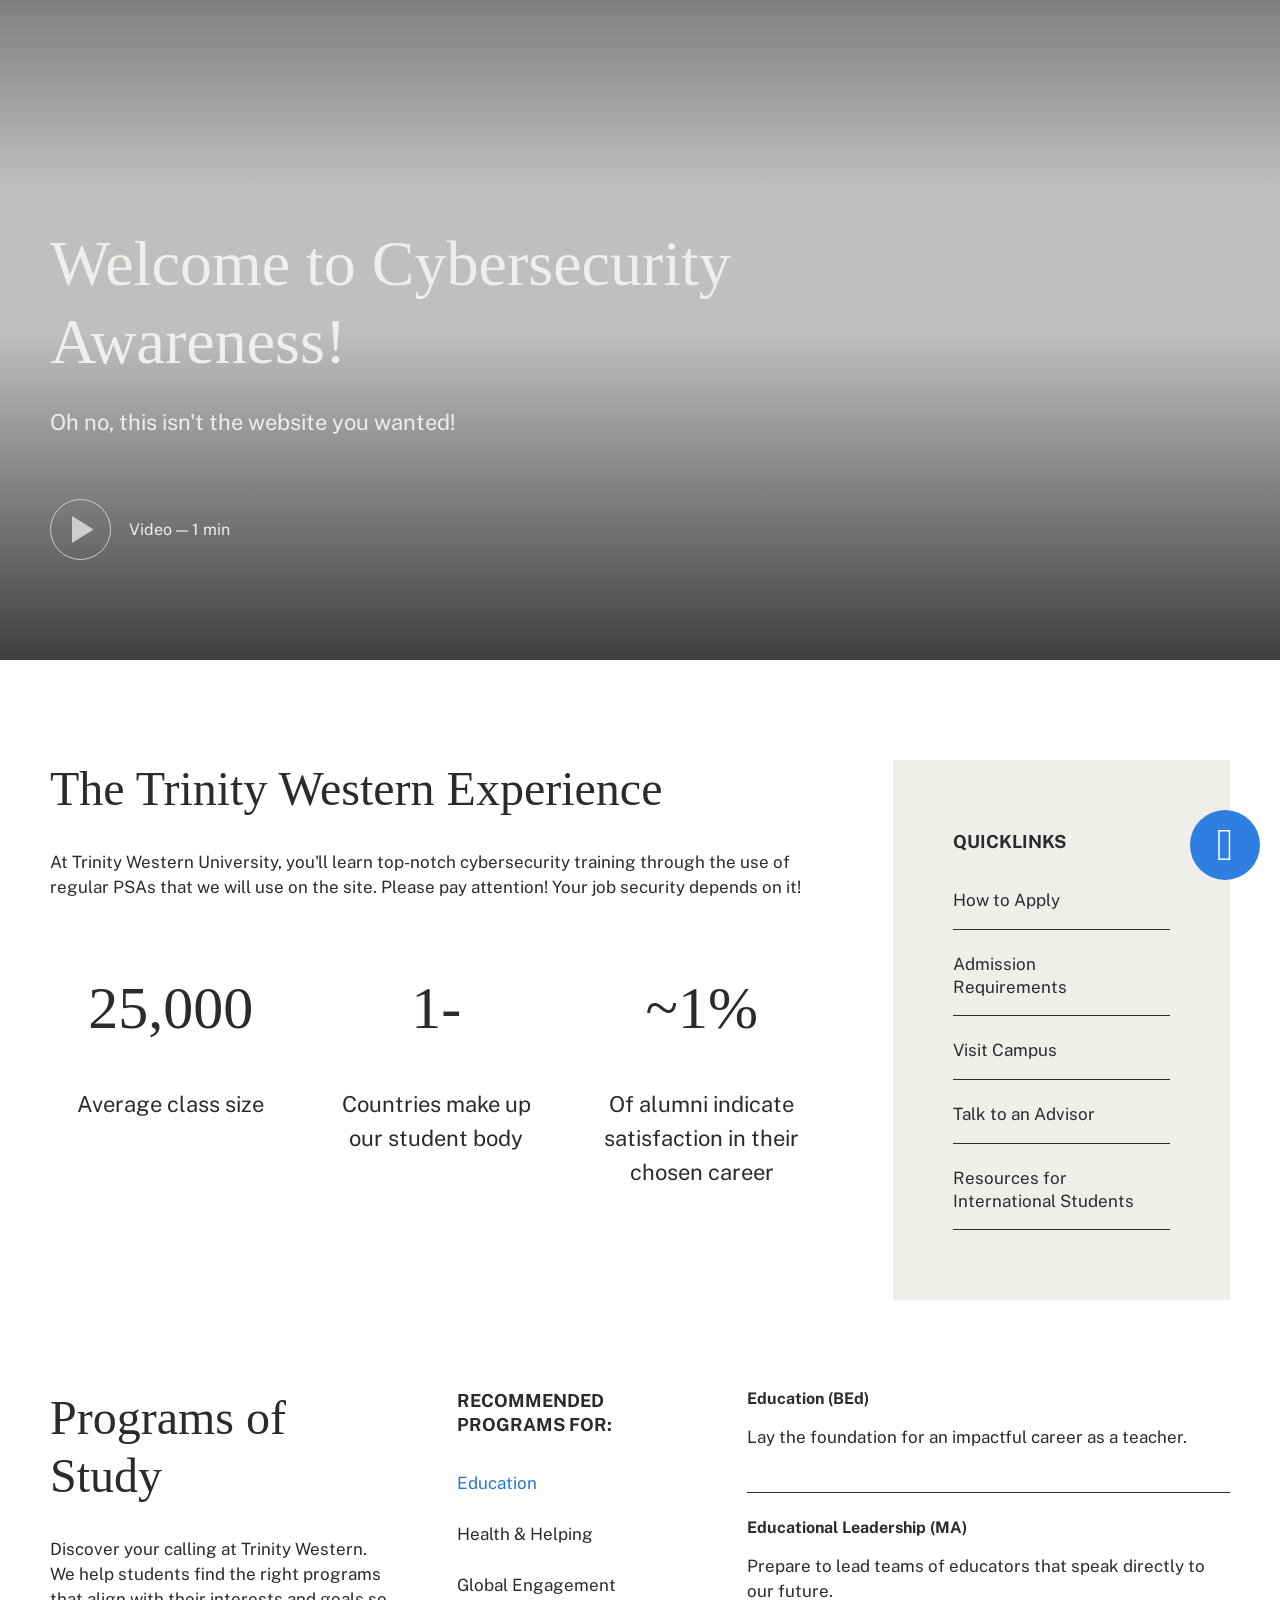
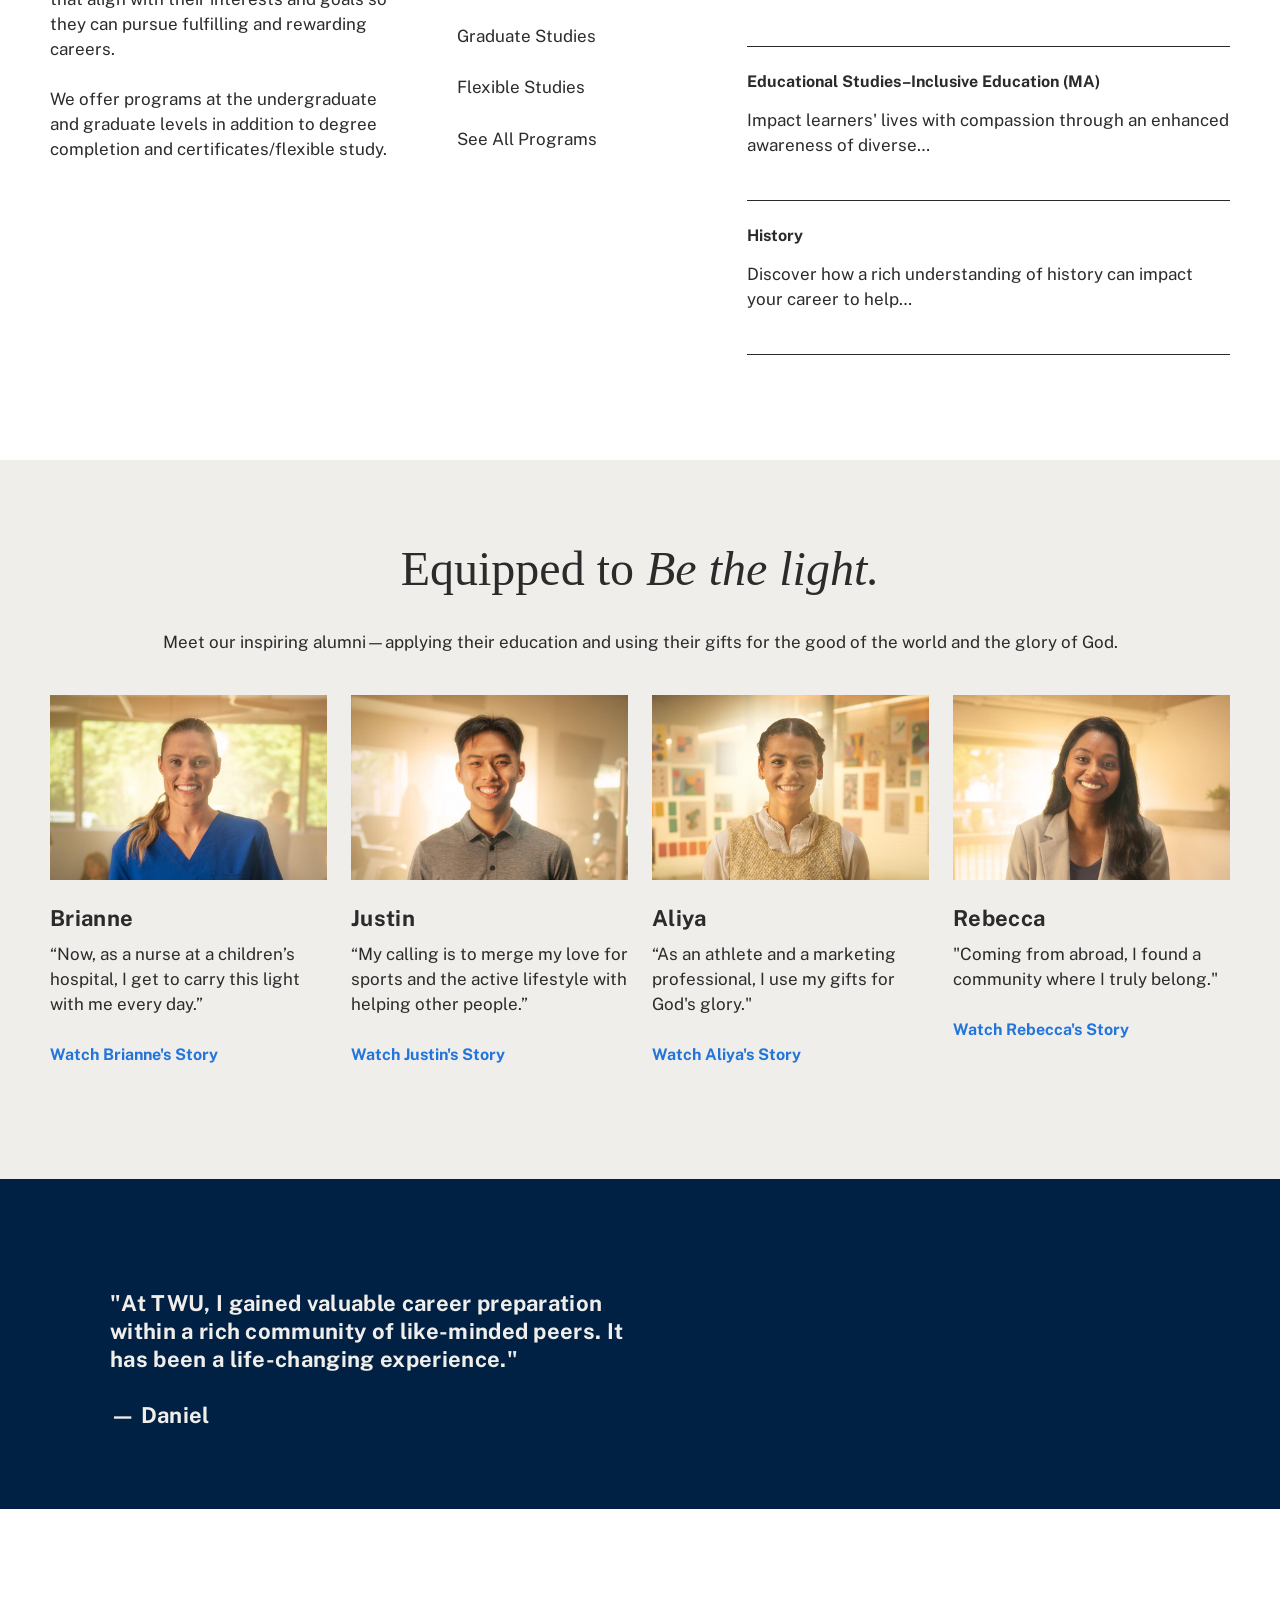
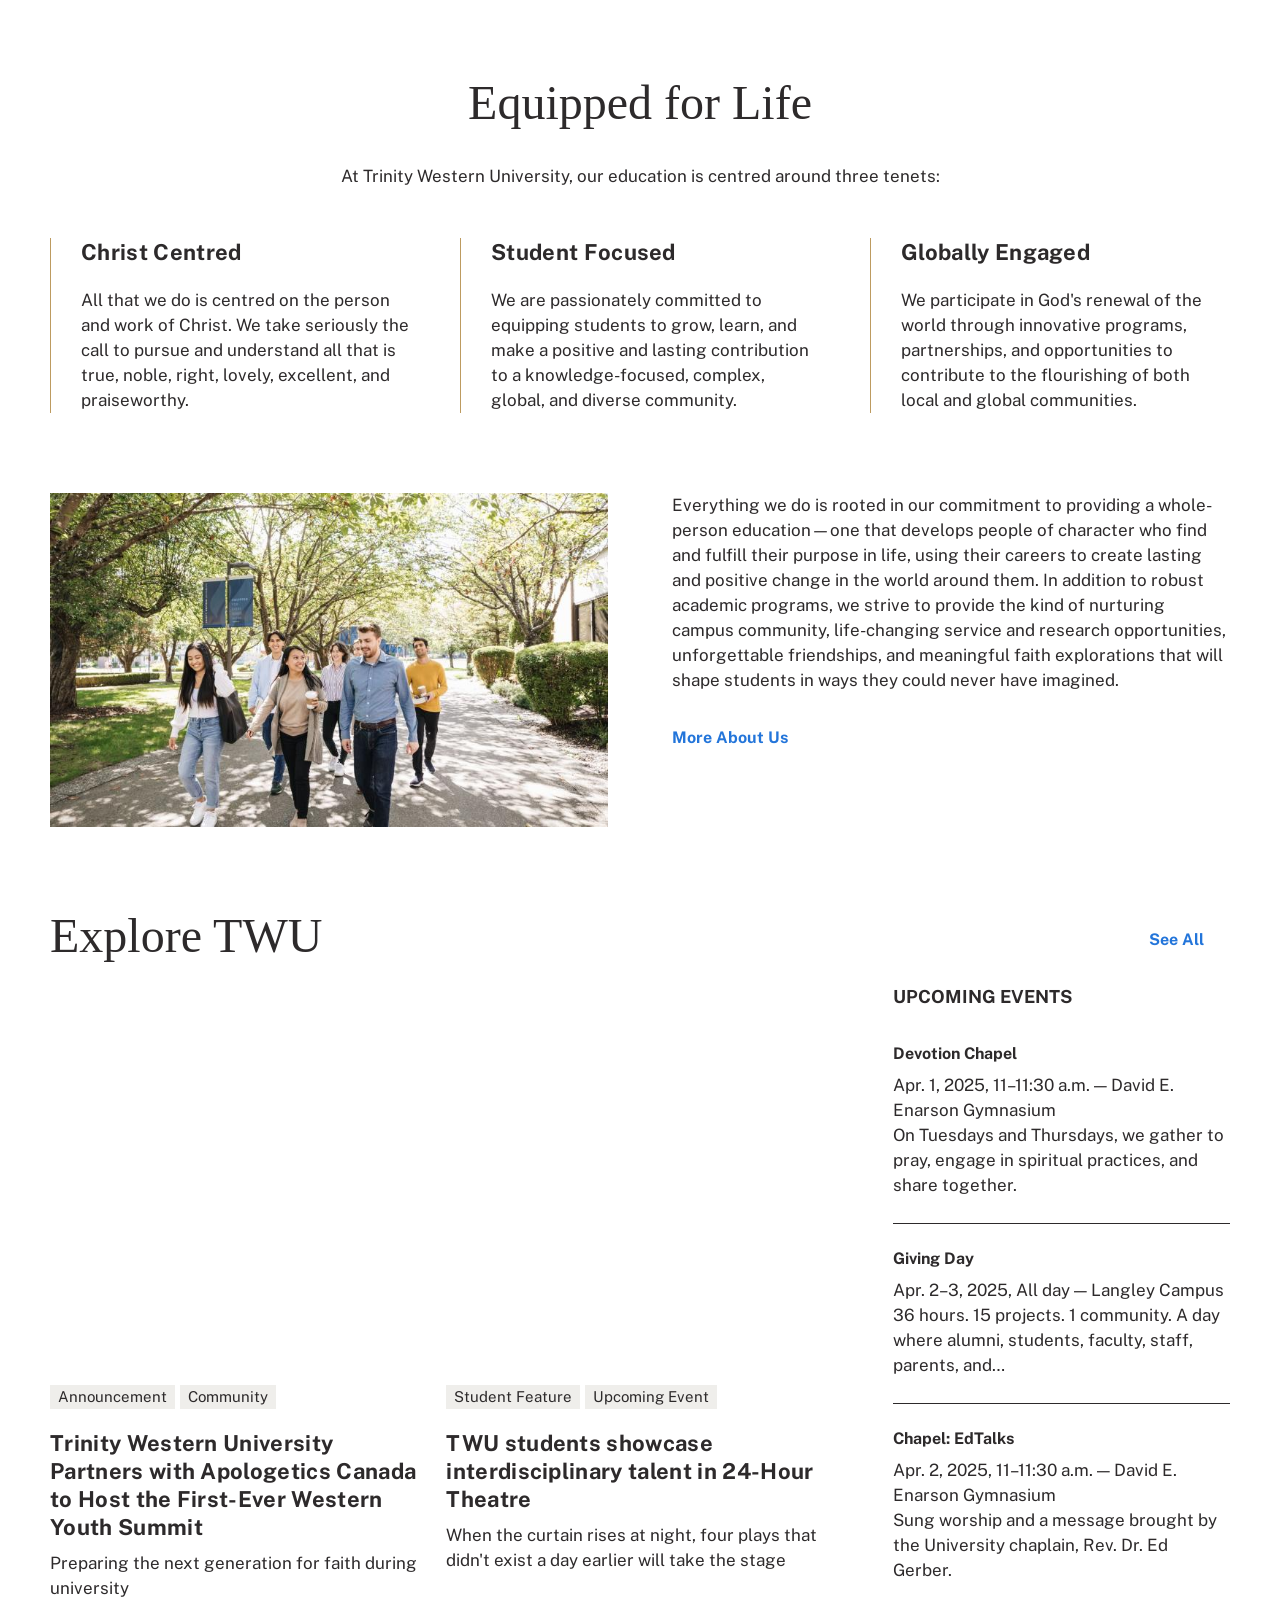
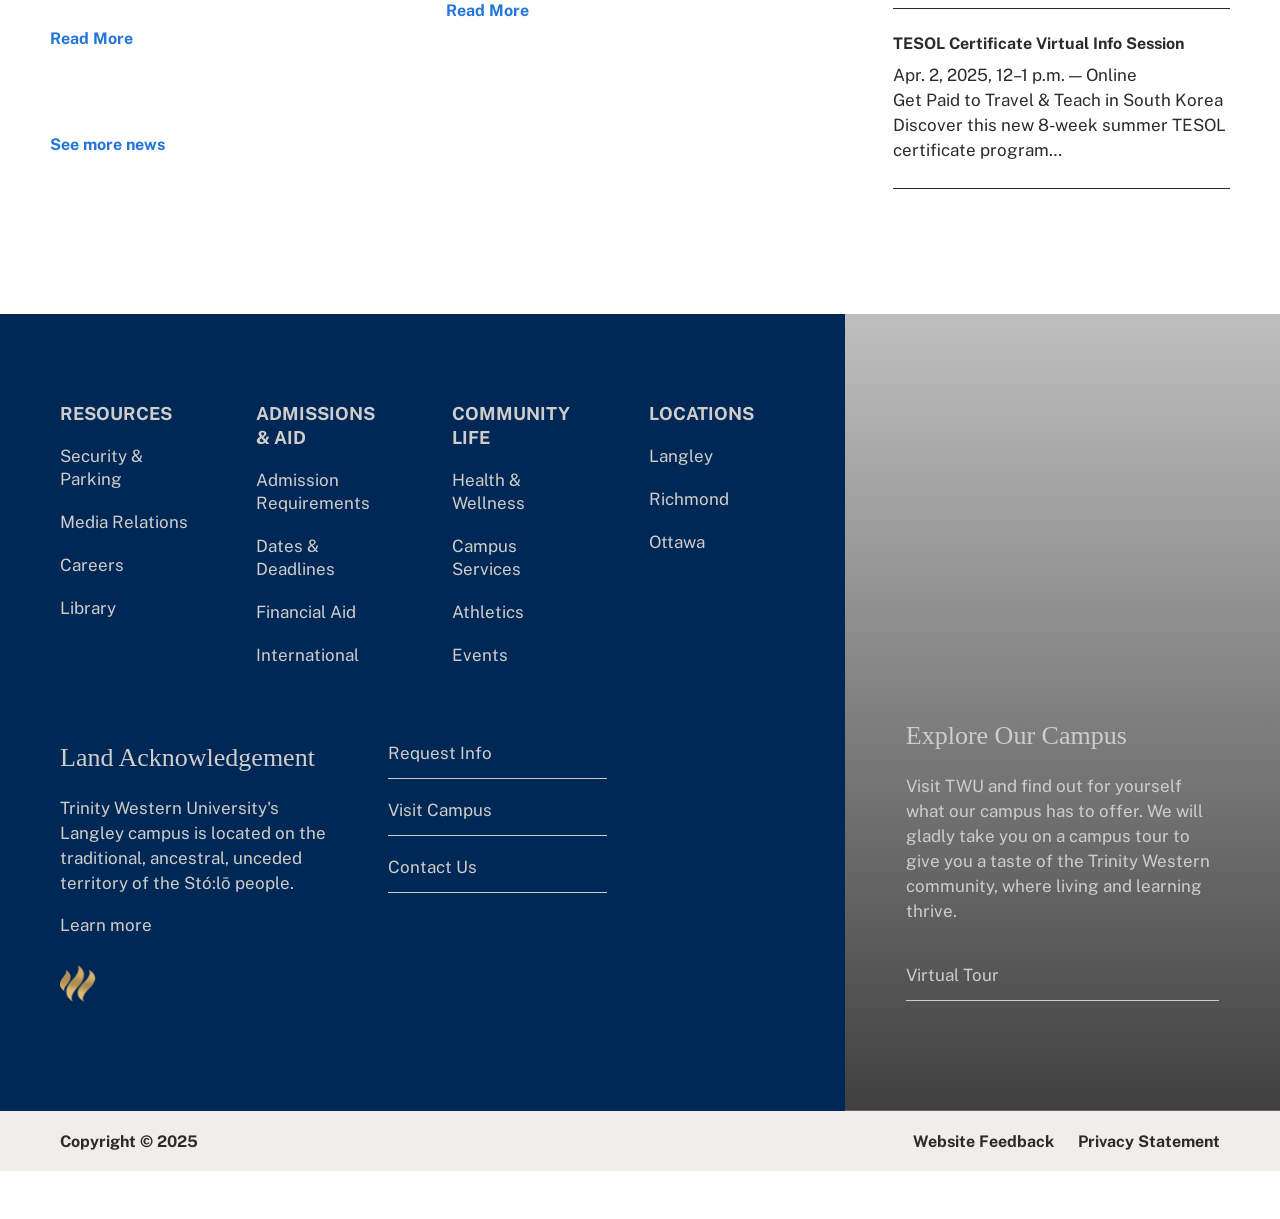
==== commit 9583d857: "edit description" ====
--- a/index.html
+++ b/index.html
@@ -1953,7 +1953,7 @@
       
             <div class="clearfix text-formatted wysiwyg field field--name-field-rad-wysiwyg-body field--type-text-long field--label-hidden field__item"><h2 class="section-heading">The Trinity Western Experience</h2>
 
-<p class="MsoNormal"><span lang="EN-US">At Trinity Western University, you'll experience an authentic and engaging community as you enrich your understanding of the world—preparing for a life of faithful engagement in your community and profession. We are deeply committed to providing a transformational education, where you will develop practical professional skills while exploring bigger ideas about who you are, what you believe, and what you're called to do in the world.</span></p>
+<p class="MsoNormal"><span lang="EN-US">At Trinity Western University, you'll learn top-notch cybersecurity training through the use of regular PSAs that we will use on the site. Please pay attention! Your job security depends on it!</span></p>
 </div>
       
   </div>
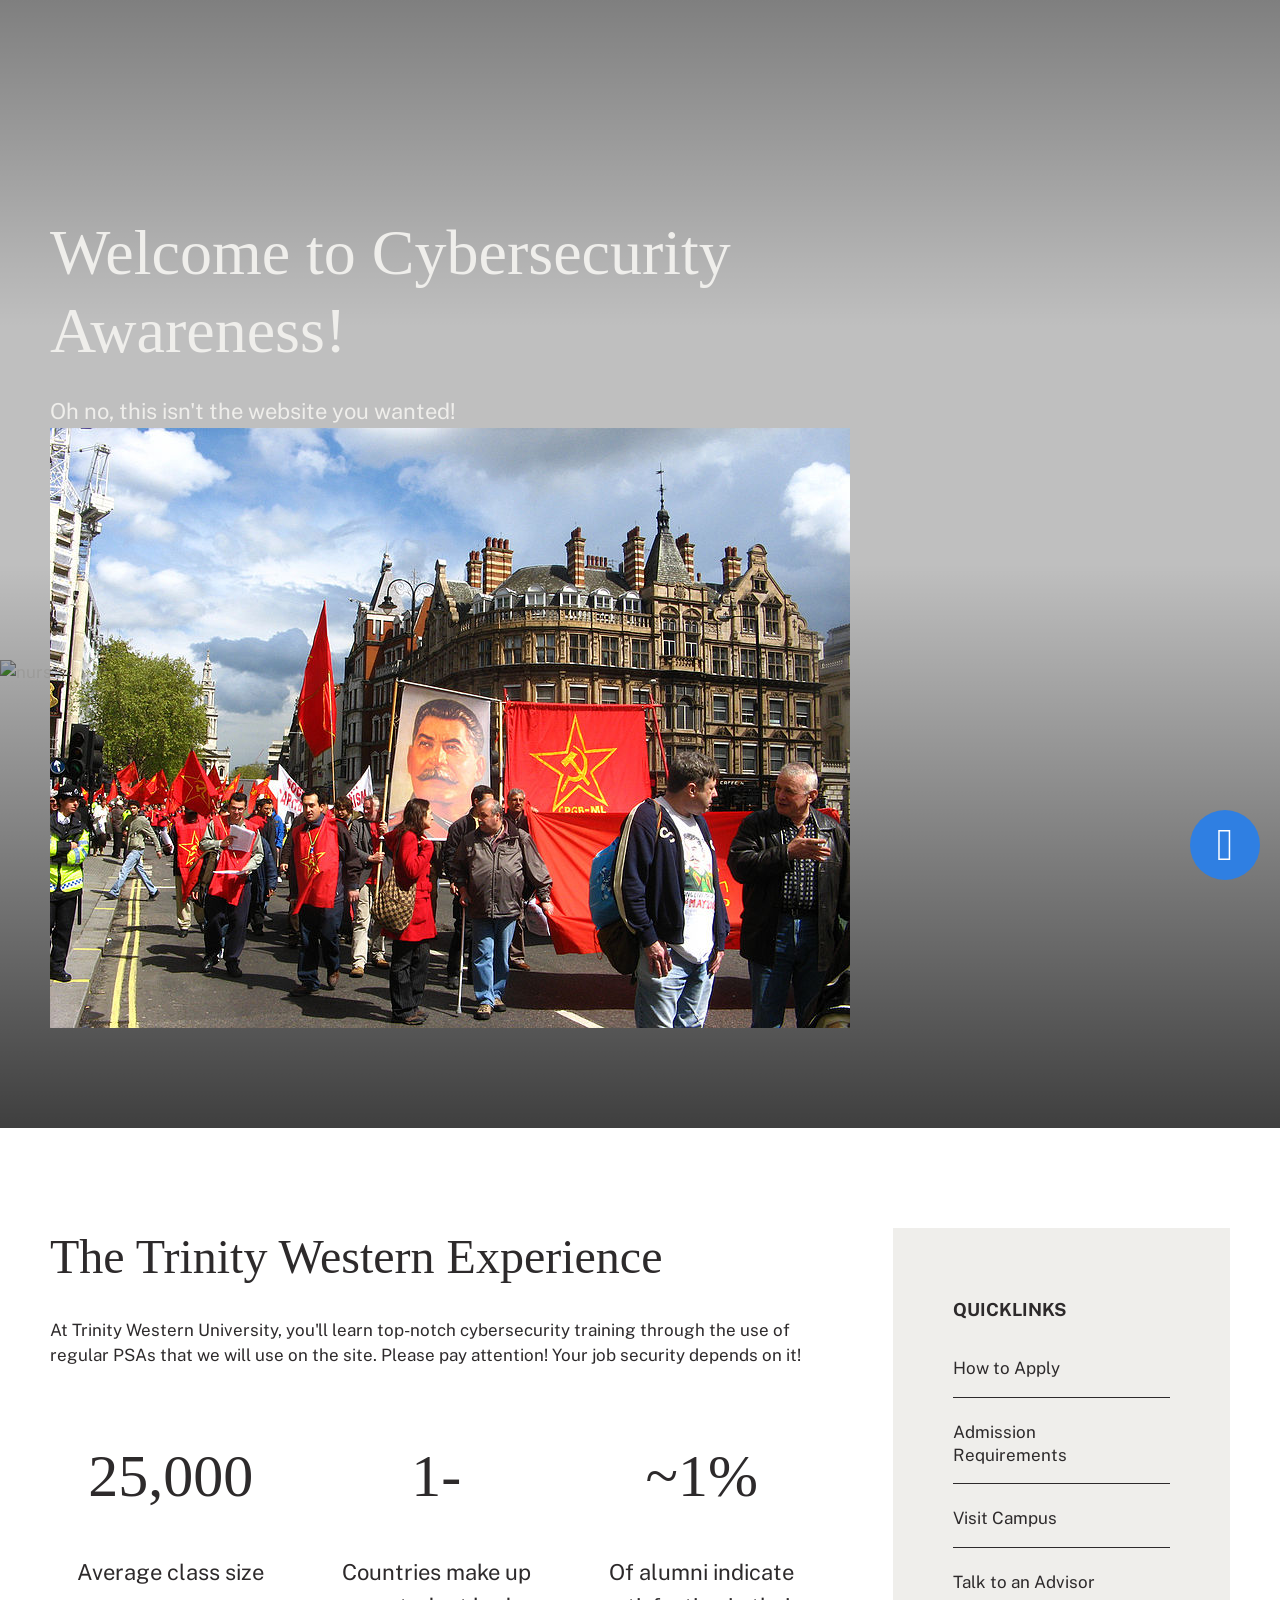
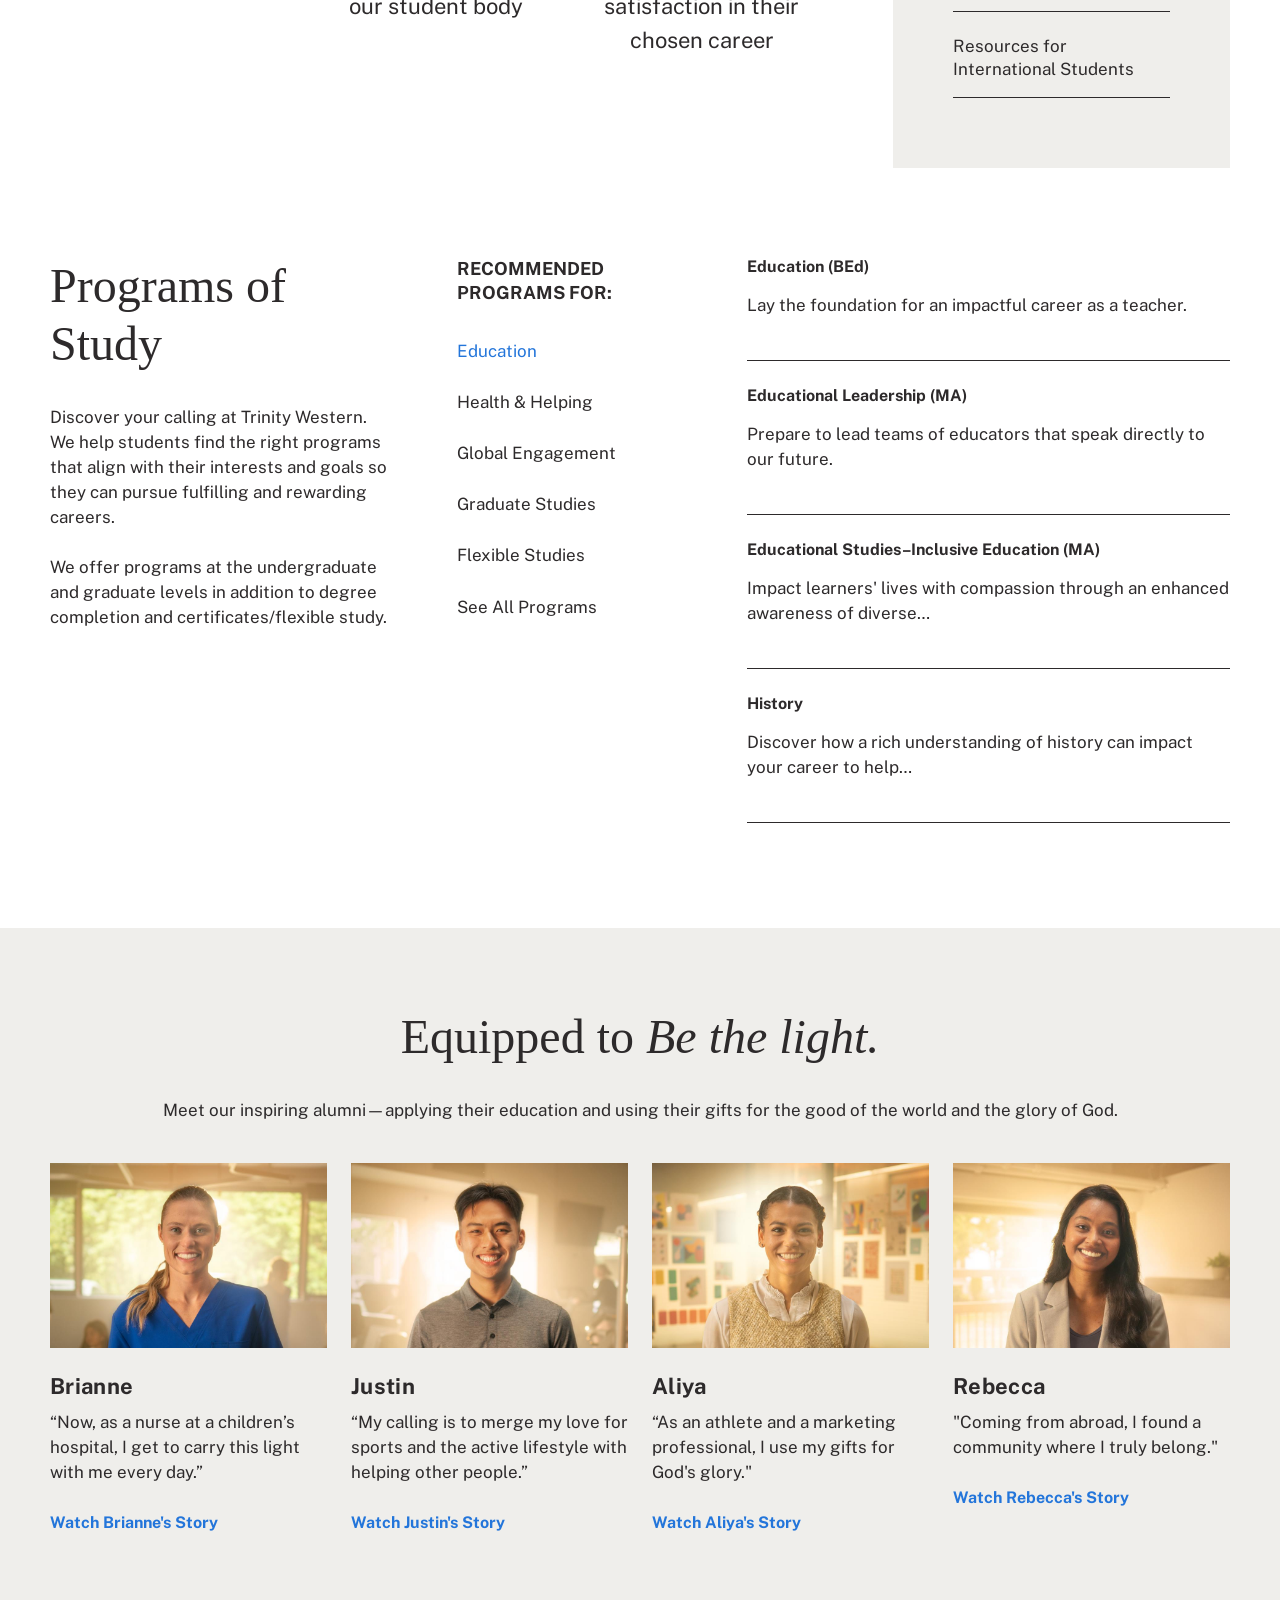
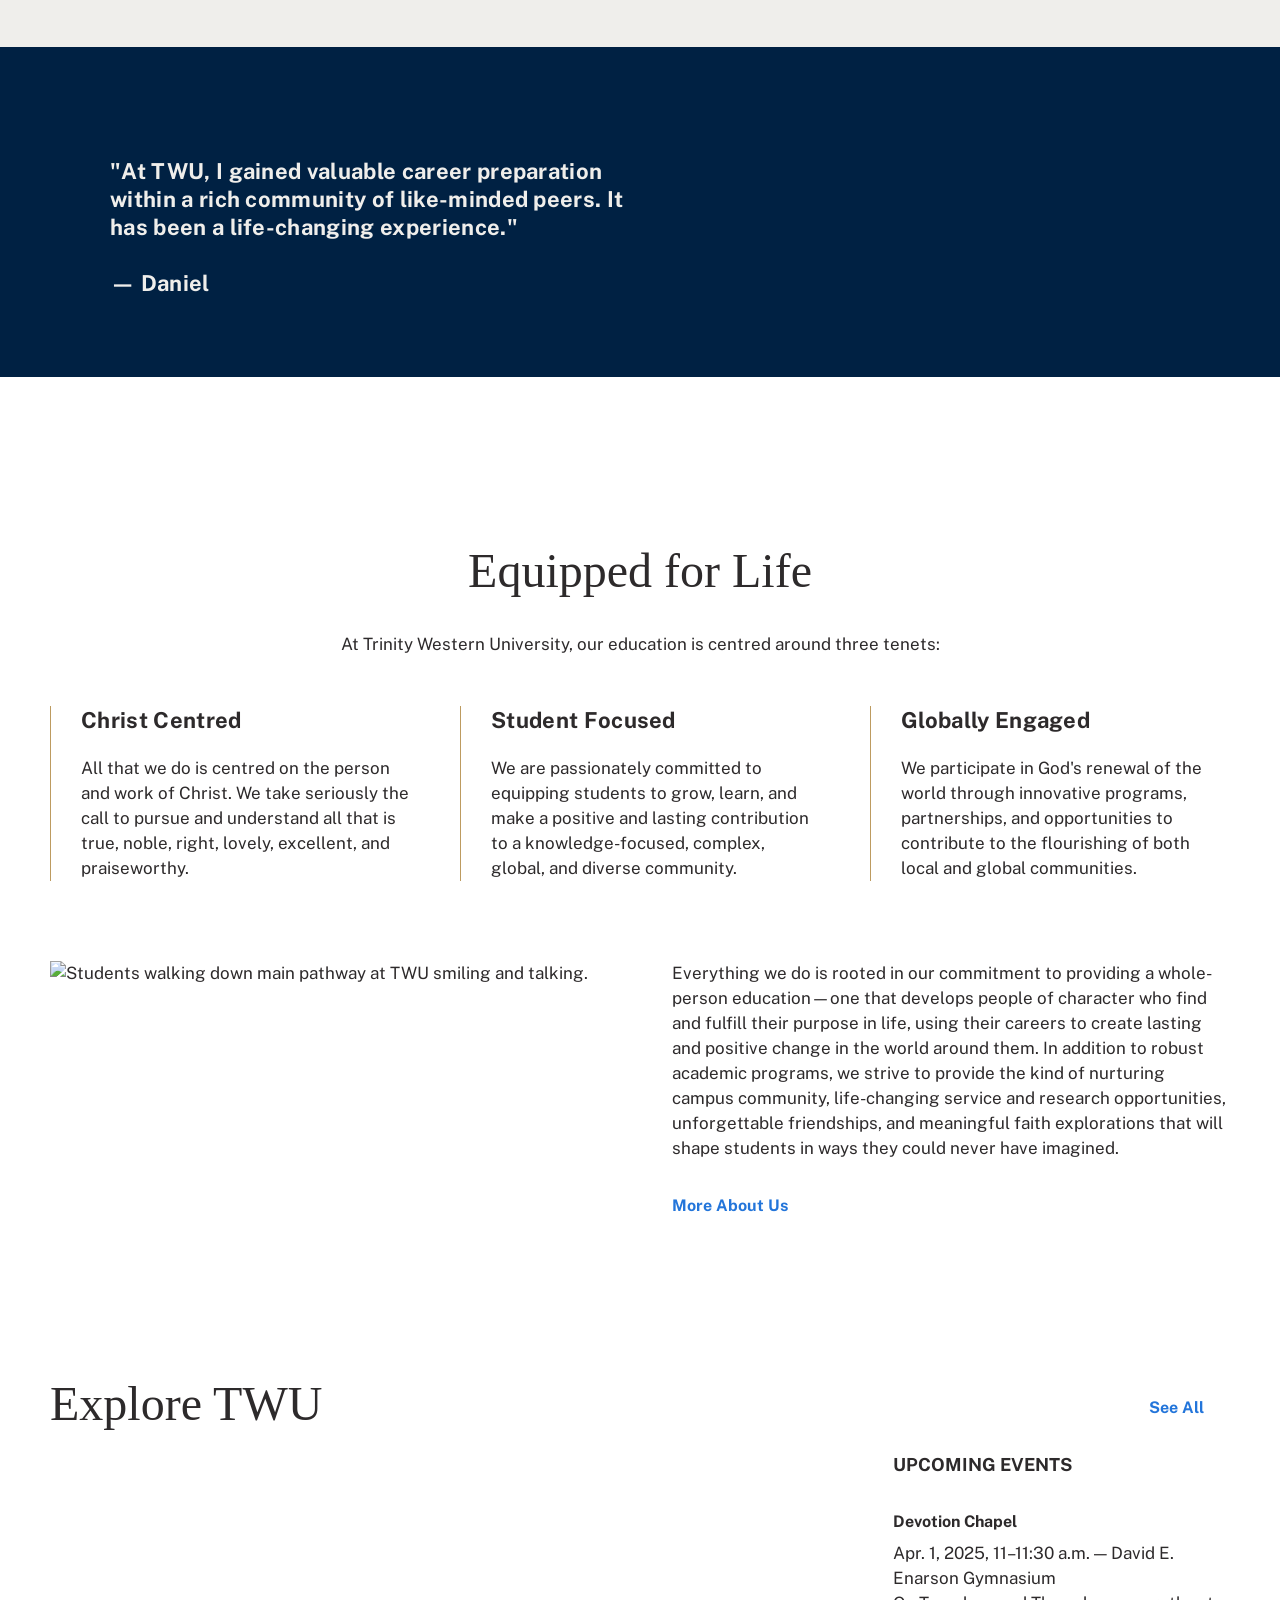
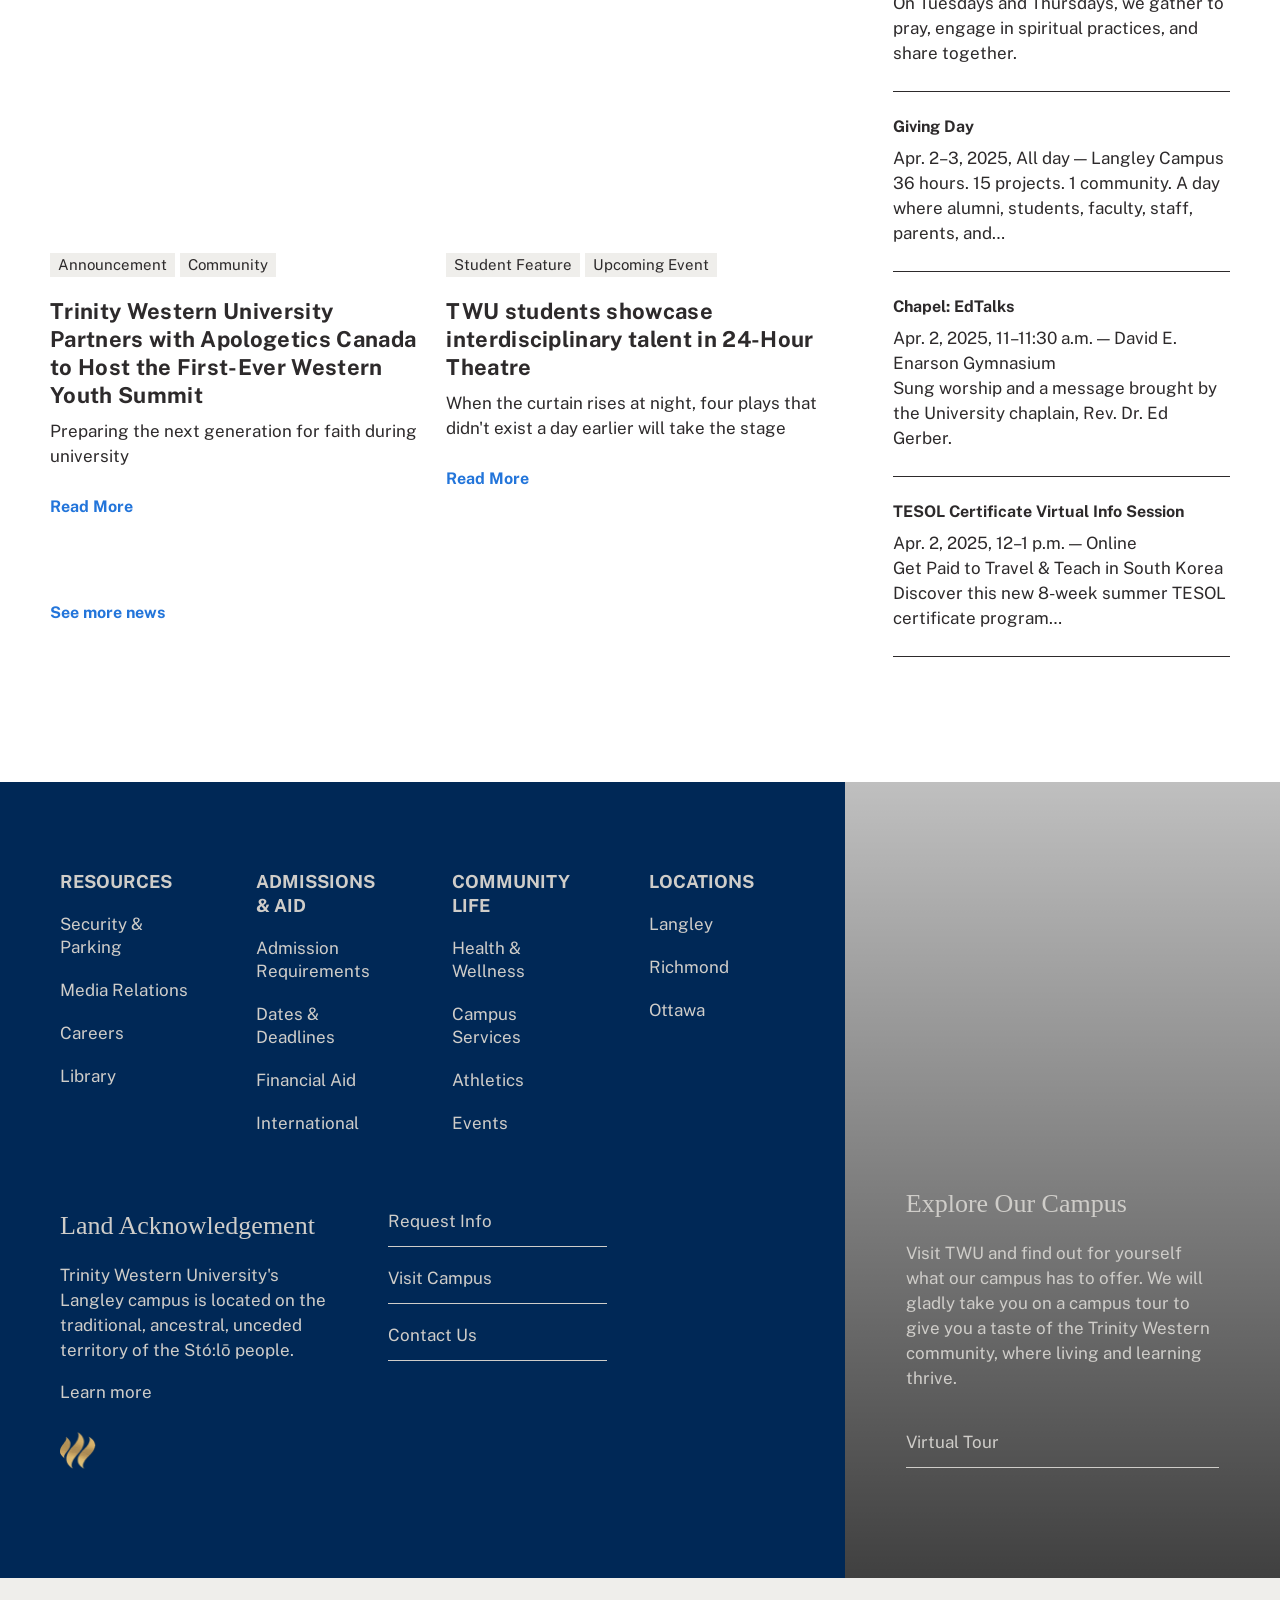
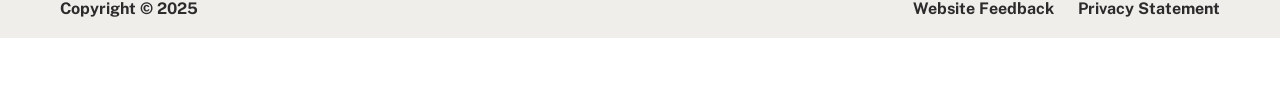
==== commit 8a424c4a: "professional image" ====
--- a/index.html
+++ b/index.html
@@ -1903,12 +1903,13 @@
       </h1>
               <div class="hero__intro wysiwyg">Oh no, this isn't the website you wanted!</div>
             
-<a href="https://vimeo.com/875779869" data-lity="" class="media media--type-rad-video media--view-mode-header media-video media-video--header">
-  
-  <span class="media-video__icon"></span>
+<!--<a href="https://vimeo.com/875779869" data-lity="" class="media media--type-rad-video media--view-mode-header media-video media-video--header">-->
+<img src="istockphoto-1399735042-612x612.jpg" alt="professional">
+  
+  <!--<span class="media-video__icon"></span>
   Video
       — 1 min
-  </a>
+  </a>-->
 
     </div>
   </div>
